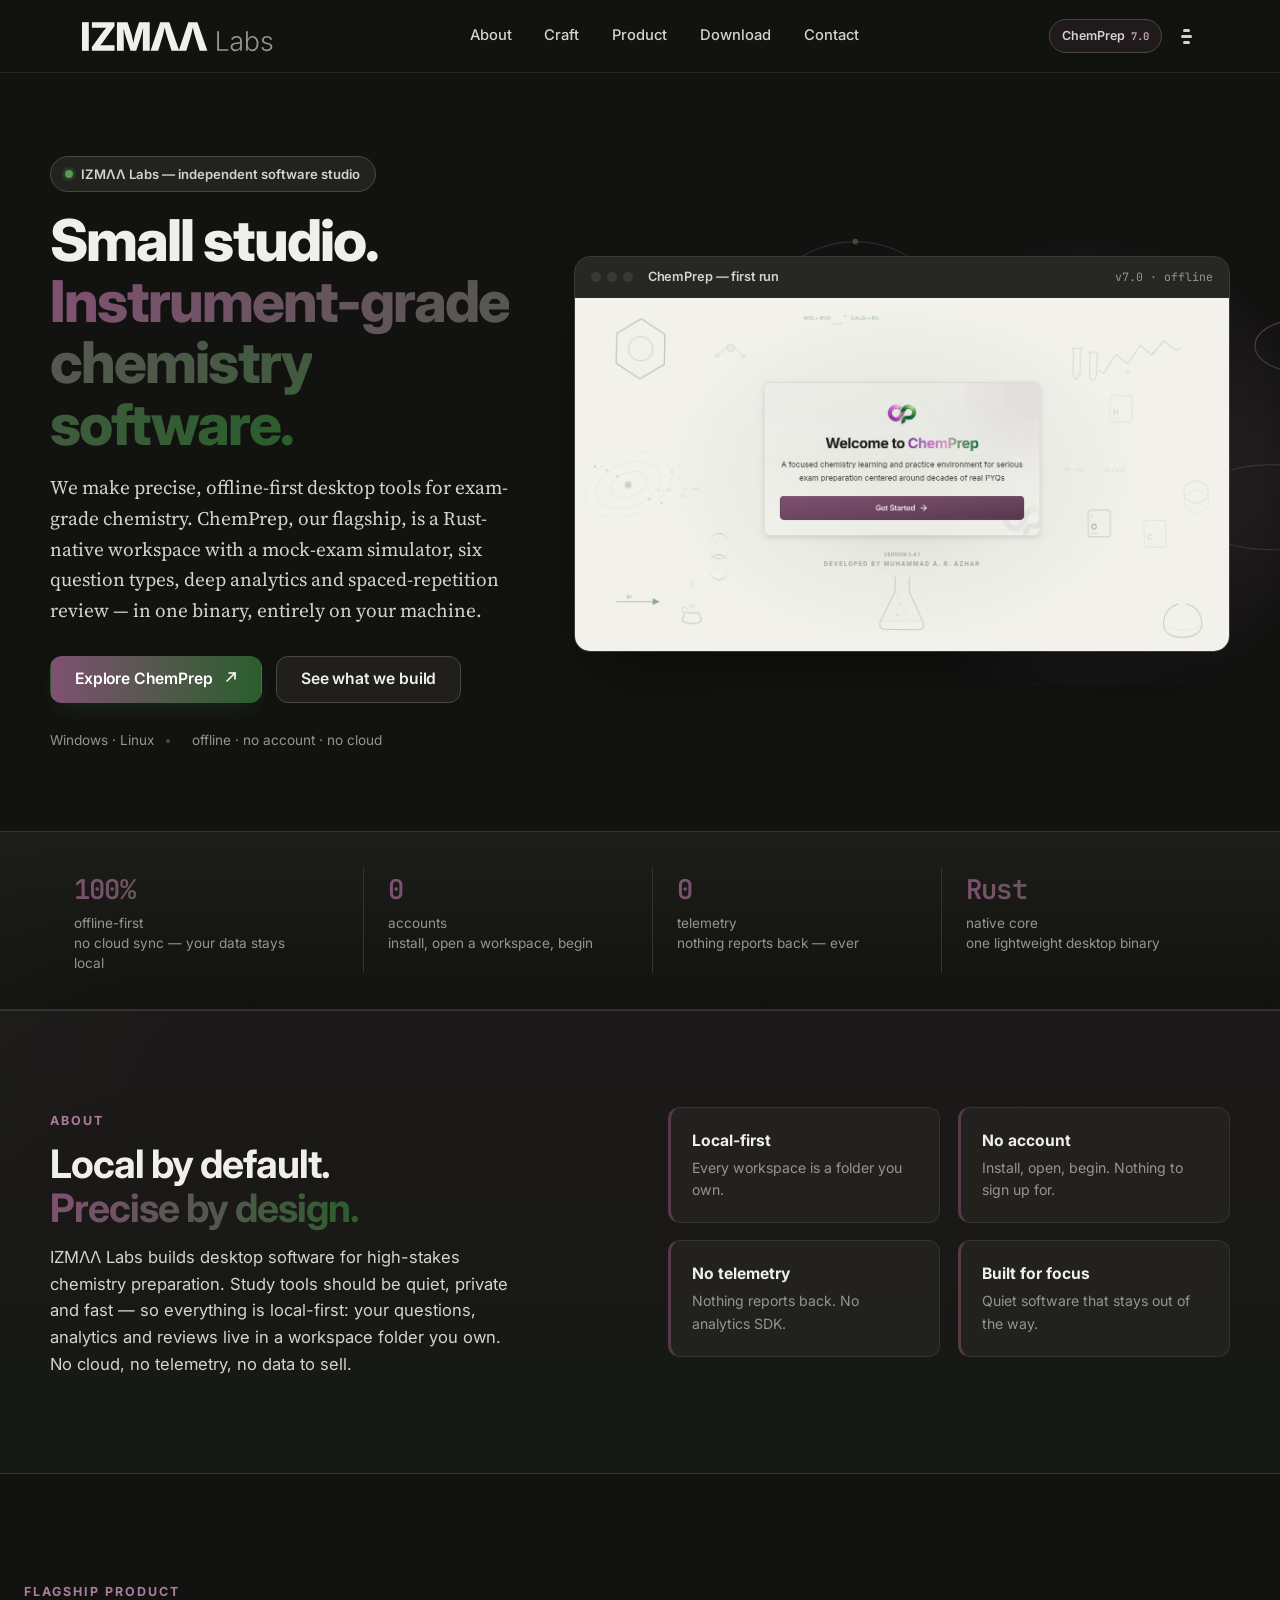
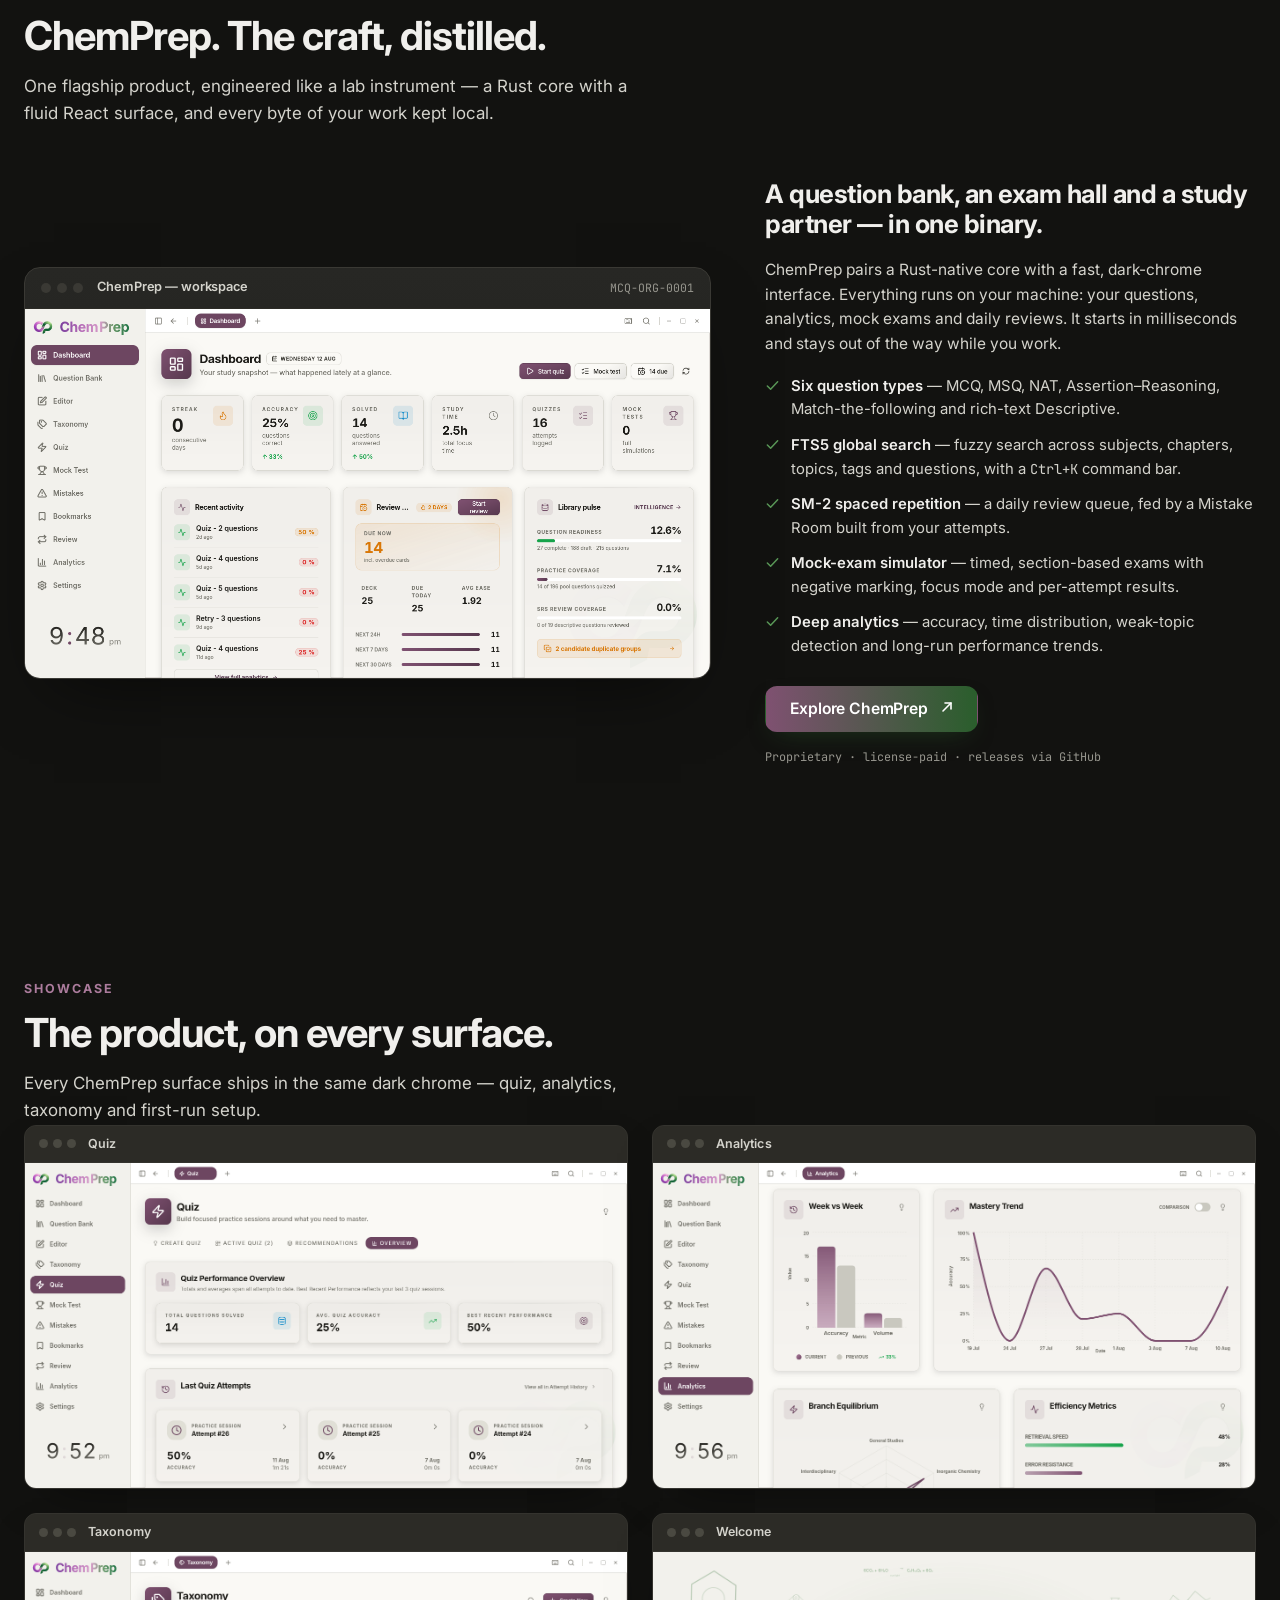
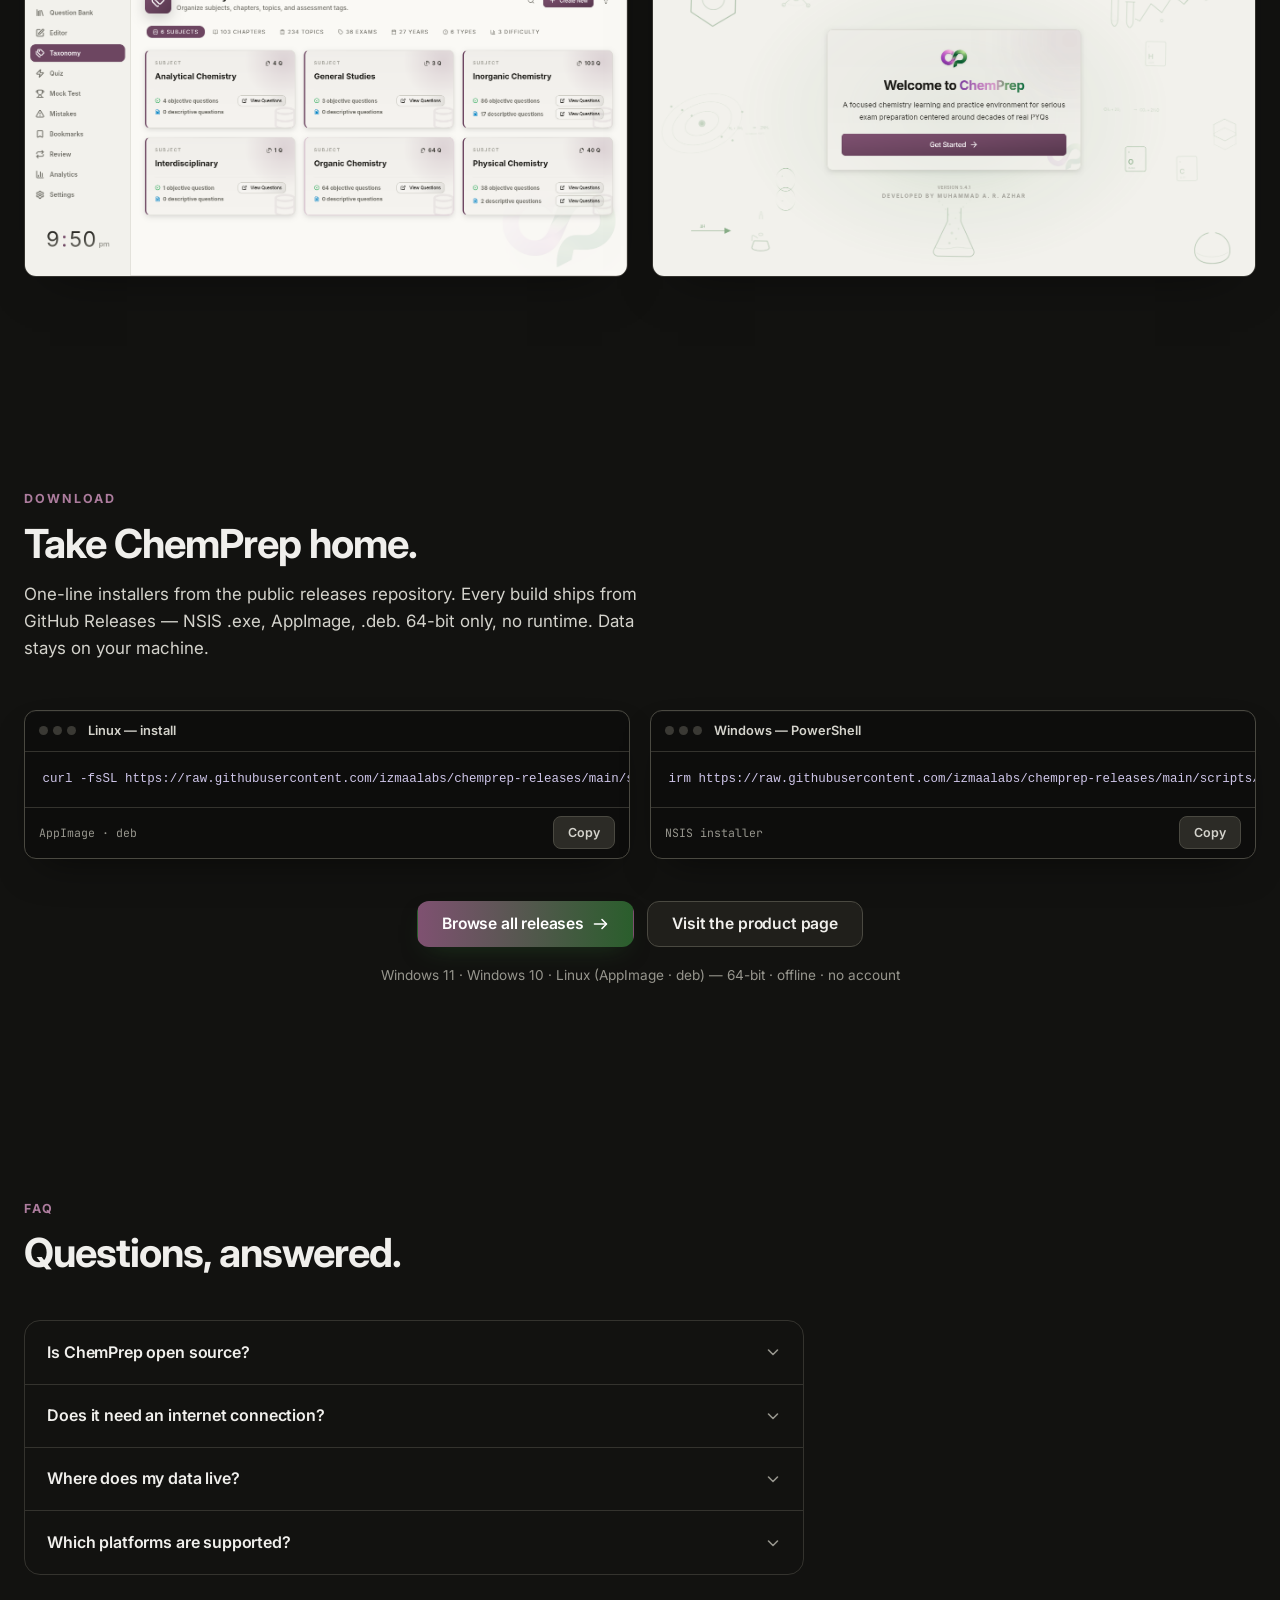
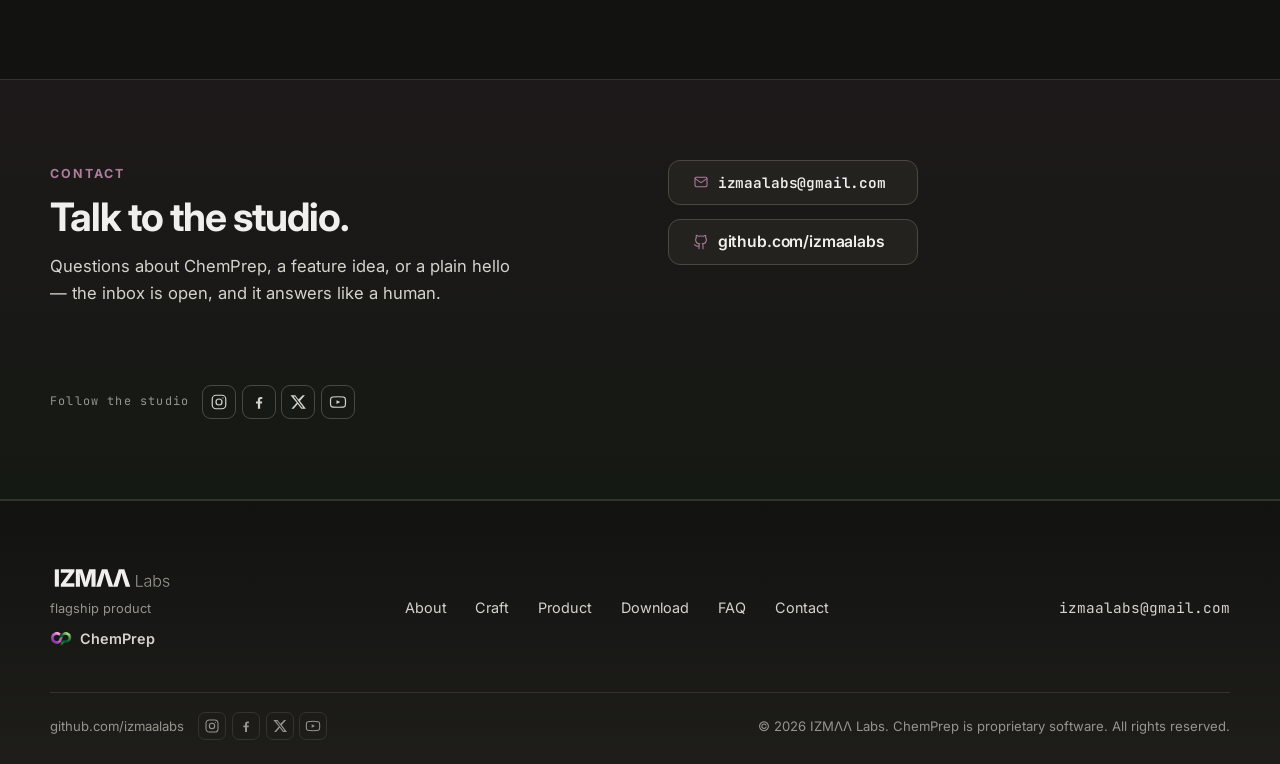
==== index.html @ 45d0da33 "deploy: izmaalabs/chemprep@872147e4999a873c754f72d5ead705414efaf422" ====
<!doctype html>
<html lang="en" data-theme="dark">
  <head>
    <meta charset="utf-8" />
    <meta name="viewport" content="width=device-width, initial-scale=1" />
    <title>IZMΛΛ Labs — Instrument-grade chemistry software</title>
    <meta
      name="description"
      content="IZMΛΛ Labs — a small studio making instrument-grade, offline-first desktop software. Flagship product: ChemPrep, a native chemistry preparation workspace. No cloud, no account, no telemetry."
    />
    <meta name="theme-color" content="#121210" />
    <meta property="og:type" content="website" />
    <meta property="og:url" content="https://izmaalabs.github.io/" />
    <meta property="og:site_name" content="IZMΛΛ Labs" />
    <meta property="og:title" content="IZMΛΛ Labs — Small studio. Instrument-grade chemistry software." />
    <meta
      property="og:description"
      content="Precise, offline-first desktop tools for high-stakes chemistry. Flagship product: ChemPrep — Rust native core, React surface, no account, no cloud, no telemetry."
    />
    <link rel="icon" href="assets/favicon.png" />
    <link rel="preconnect" href="https://fonts.googleapis.com" />
    <link rel="preconnect" href="https://fonts.gstatic.com" crossorigin />
    <link
      href="https://fonts.googleapis.com/css2?family=Inter:wght@400;500;600;700;800&family=JetBrains+Mono:wght@400;500;600&family=Source+Serif+4:ital,opsz,wght@0,8..60,400;0,8..60,600;1,8..60,400&display=swap"
      rel="stylesheet"
    />
    <script>
      (function () {
        try {
          var stored = localStorage.getItem('cp-theme');
          if (stored === 'light') {
            document.documentElement.setAttribute('data-theme', 'light');
          }
        } catch (e) {}
      })();
    </script>
    <link rel="stylesheet" href="styles.css" />
    <script defer src="app.js"></script>
  </head>
  <body>
    <a class="skip-link" href="#main">Skip to content</a>

    <header class="site-header" id="site-header">
      <div class="site-header__inner">
        <a class="site-logo" href="https://github.com/izmaalabs" aria-label="IZMΛΛ Labs — GitHub organization">
          <img
            class="site-logo__mark site-logo__mark--word"
            src="assets/izmaalabs-wordmark-dark.svg"
            data-wordmark="true"
            alt="IZMΛΛ Labs"
            width="130"
            height="43"
          />
        </a>

        <nav class="site-nav" aria-label="Primary">
          <ul>
            <li><a href="#about">About</a></li>
            <li><a href="#craft">Craft</a></li>
            <li><a href="#product">Product</a></li>
            <li><a href="#download">Download</a></li>
            <li><a href="#contact">Contact</a></li>
          </ul>
        </nav>

        <div class="site-header__actions">
          <a class="header-pill" href="/chemprep-releases/">
            ChemPrep<span class="header-pill__v" aria-hidden="true">7.0</span>
          </a>
          <button
            id="theme-toggle"
            class="icon-button"
            type="button"
            aria-label="Toggle color theme"
          ></button>
          <button
            id="menu-toggle"
            class="icon-button menu-toggle"
            type="button"
            aria-label="Open menu"
            aria-expanded="false"
            aria-controls="mobile-menu"
          >
            <span class="menu-toggle__icon" aria-hidden="true"></span>
          </button>
        </div>
      </div>
      <div id="mobile-menu" class="mobile-menu" hidden></div>
    </header>

    <main id="main">
      <section class="hero" aria-labelledby="hero-title">
        <div class="hero__molecule" aria-hidden="true">
          <svg viewBox="0 0 640 440" class="hero__svg" xmlns="http://www.w3.org/2000/svg">
            <defs>
              <linearGradient id="mol-grad" x1="0" y1="0" x2="1" y2="1">
                <stop offset="0%" stop-color="#7f5171" />
                <stop offset="100%" stop-color="#2a5e2c" />
              </linearGradient>
              <radialGradient id="mol-fade" cx="0.5" cy="0.5" r="0.5">
                <stop offset="0%" stop-color="#9d6f92" stop-opacity="0.35" />
                <stop offset="100%" stop-color="#9d6f92" stop-opacity="0" />
              </radialGradient>
            </defs>
            <circle class="hero__svg-fade" cx="350" cy="240" r="230" fill="url(#mol-fade)" />
            <g class="hero__svg-rings" fill="none" stroke="url(#mol-grad)" stroke-width="1">
              <circle cx="120" cy="118" r="42" opacity="0.85" />
              <circle cx="120" cy="118" r="96" opacity="0.4" />
              <ellipse cx="246" cy="72" rx="46" ry="30" opacity="0.7" />
              <ellipse cx="84" cy="280" rx="52" ry="34" opacity="0.6" />
              <circle cx="330" cy="330" r="54" opacity="0.75" />
              <ellipse cx="512" cy="272" rx="80" ry="40" opacity="0.55" />
              <ellipse cx="536" cy="120" rx="40" ry="24" opacity="0.75" />
            </g>
            <g class="hero__svg-bonds" stroke="url(#mol-grad)" stroke-width="1.5">
              <line x1="120" y1="22" x2="120" y2="72" opacity="0.45" />
              <line x1="24" y1="118" x2="74" y2="118" opacity="0.45" />
              <line x1="166" y1="118" x2="200" y2="136" opacity="0.35" />
              <line x1="136" y1="140" x2="120" y2="280" opacity="0.35" />
              <line x1="330" y1="276" x2="330" y2="330" opacity="0.4" />
              <line x1="276" y1="330" x2="330" y2="330" opacity="0.35" />
            </g>
            <g fill="url(#mol-grad)" class="hero__svg-nodes">
              <circle cx="120" cy="118" r="4" />
              <circle cx="120" cy="22" r="2.6" opacity="0.85" />
              <circle cx="120" cy="214" r="2.6" opacity="0.85" />
              <circle cx="24" cy="118" r="2.6" opacity="0.85" />
              <circle cx="120" cy="72" r="2.4" opacity="0.6" />
              <circle cx="84" cy="280" r="3" opacity="0.8" />
              <circle cx="330" cy="330" r="3.4" />
              <circle cx="330" cy="276" r="2.4" opacity="0.7" />
              <circle cx="276" cy="330" r="2.4" opacity="0.7" />
              <circle cx="384" cy="330" r="4" opacity="0.8" />
              <circle cx="432" cy="272" r="3" opacity="0.75" />
              <circle cx="592" cy="272" r="3" opacity="0.75" />
            </g>
          </svg>
        </div>

        <div class="hero__inner">
          <div class="hero__copy reveal">
            <span class="hero__badge">
              <span class="hero__dot" aria-hidden="true"></span>
              IZMΛΛ Labs — independent software studio
            </span>
            <h1 class="hero__title" id="hero-title">
              Small studio.<br />
              <span class="gradient-text">Instrument-grade chemistry software.</span>
            </h1>
            <p class="hero__lead">
              We make precise, offline-first desktop tools for exam-grade chemistry.
              ChemPrep, our flagship, is a Rust-native workspace with a mock-exam
              simulator, six question types, deep analytics and spaced-repetition
              review — in one binary, entirely on your machine.
            </p>
            <div class="hero__cta">
              <a class="btn btn--primary" href="/chemprep-releases/">
                Explore ChemPrep
                <svg class="btn__icon" viewBox="0 0 16 16" width="16" height="16" fill="none" stroke="currentColor" stroke-width="1.6" stroke-linecap="round" stroke-linejoin="round" aria-hidden="true">
                  <path d="M6 10 14 2" />
                  <path d="M8 2h6v6" />
                </svg>
              </a>
              <a class="btn btn--ghost" href="#craft">See what we build</a>
            </div>
            <ul class="hero__platform">
              <li>Windows · Linux</li>
              <li>offline · no account · no cloud</li>
            </ul>
          </div>

          <figure class="app-frame-wrap reveal">
            <div class="app-frame">
              <div class="app-frame__bar">
                <span class="app-frame__dots" aria-hidden="true">
                  <i></i><i></i><i></i>
                </span>
                <span class="app-frame__title">ChemPrep — first run</span>
                <span class="app-frame__ref">v7.0 · offline</span>
              </div>
              <img
                class="app-frame__shot"
                src="assets/WelcomePage.png"
                alt="ChemPrep first-run welcome screen introducing the workspace"
                width="1366"
                height="737"
              />
            </div>
            <figcaption class="visually-hidden">
              ChemPrep first-run welcome — a local-first workspace that needs no account and no connection.
            </figcaption>
          </figure>
        </div>
      </section>

      <section class="metrics" aria-label="The studio at a glance">
        <div class="metrics__inner">
          <div class="metric reveal">
            <span class="metric__value">100%</span>
            <span class="metric__label">offline-first<br />no cloud sync — your data stays local</span>
          </div>
          <div class="metric reveal">
            <span class="metric__value">0</span>
            <span class="metric__label">accounts<br />install, open a workspace, begin</span>
          </div>
          <div class="metric reveal">
            <span class="metric__value">0</span>
            <span class="metric__label">telemetry<br />nothing reports back — ever</span>
          </div>
          <div class="metric reveal">
            <span class="metric__value">Rust</span>
            <span class="metric__label">native core<br />one lightweight desktop binary</span>
          </div>
        </div>
      </section>

      <section class="band" id="about" aria-labelledby="about-title">
        <div class="band__inner">
          <div class="band__copy reveal">
            <span class="eyebrow">About</span>
            <h2 class="band__title" id="about-title">
              Local by default.<br />
              <span class="gradient-text">Precise by design.</span>
            </h2>
            <p class="band__lead">
              IZMΛΛ Labs builds desktop software for high-stakes chemistry
              preparation. Study tools should be quiet, private and fast — so
              everything is local-first: your questions, analytics and reviews
              live in a workspace folder you own. No cloud, no telemetry, no data
              to sell.
            </p>
          </div>
          <ul class="band__grid reveal">
            <li class="band__item">
              <span class="band__item-title">Local-first</span>
              <span class="band__item-text">Every workspace is a folder you own.</span>
            </li>
            <li class="band__item">
              <span class="band__item-title">No account</span>
              <span class="band__item-text">Install, open, begin. Nothing to sign up for.</span>
            </li>
            <li class="band__item">
              <span class="band__item-title">No telemetry</span>
              <span class="band__item-text">Nothing reports back. No analytics SDK.</span>
            </li>
            <li class="band__item">
              <span class="band__item-title">Built for focus</span>
              <span class="band__item-text">Quiet software that stays out of the way.</span>
            </li>
          </ul>
        </div>
      </section>

      <section class="craft section" id="craft" aria-labelledby="craft-title">
        <div class="section__head reveal">
          <span class="eyebrow">Flagship product</span>
          <h2 class="section__title" id="craft-title">ChemPrep. The craft, distilled.</h2>
          <p class="section__lead">
            One flagship product, engineered like a lab instrument — a Rust core
            with a fluid React surface, and every byte of your work kept local.
          </p>
        </div>

        <div class="craft__article reveal">
          <figure class="app-frame-wrap">
            <div class="app-frame">
              <div class="app-frame__bar">
                <span class="app-frame__dots" aria-hidden="true">
                  <i></i><i></i><i></i>
                </span>
                <span class="app-frame__title">ChemPrep — workspace</span>
                <span class="app-frame__ref">MCQ-ORG-0001</span>
              </div>
              <img
                class="app-frame__shot"
                src="assets/DashboardPage.png"
                alt="ChemPrep dashboard showing a question bank, analytics and review widgets"
                width="1366"
                height="737"
              />
            </div>
            <figcaption class="visually-hidden">
              ChemPrep dashboard — question bank, analytics and spaced-repetition review in one local-first workspace.
            </figcaption>
          </figure>

          <div class="craft__body">
            <h3 class="craft__title">
              A question bank, an exam hall and a study partner — in one binary.
            </h3>
            <p class="craft__text">
              ChemPrep pairs a Rust-native core with a fast, dark-chrome interface.
              Everything runs on your machine: your questions, analytics, mock
              exams and daily reviews. It starts in milliseconds and stays out of
              the way while you work.
            </p>
            <ul class="craft__points">
              <li>
                <svg class="craft__check" viewBox="0 0 16 16" width="15" height="15" fill="none" stroke="currentColor" stroke-width="1.6" stroke-linecap="round" stroke-linejoin="round" aria-hidden="true">
                  <path d="M2.5 8.5 6 12l7.5-8" />
                </svg>
                <span><strong>Six question types</strong> — MCQ, MSQ, NAT, Assertion–Reasoning, Match-the-following and rich-text Descriptive.</span>
              </li>
              <li>
                <svg class="craft__check" viewBox="0 0 16 16" width="15" height="15" fill="none" stroke="currentColor" stroke-width="1.6" stroke-linecap="round" stroke-linejoin="round" aria-hidden="true">
                  <path d="M2.5 8.5 6 12l7.5-8" />
                </svg>
                <span><strong>FTS5 global search</strong> — fuzzy search across subjects, chapters, topics, tags and questions, with a <kbd class="mono">Ctrl+K</kbd> command bar.</span>
              </li>
              <li>
                <svg class="craft__check" viewBox="0 0 16 16" width="15" height="15" fill="none" stroke="currentColor" stroke-width="1.6" stroke-linecap="round" stroke-linejoin="round" aria-hidden="true">
                  <path d="M2.5 8.5 6 12l7.5-8" />
                </svg>
                <span><strong>SM-2 spaced repetition</strong> — a daily review queue, fed by a Mistake Room built from your attempts.</span>
              </li>
              <li>
                <svg class="craft__check" viewBox="0 0 16 16" width="15" height="15" fill="none" stroke="currentColor" stroke-width="1.6" stroke-linecap="round" stroke-linejoin="round" aria-hidden="true">
                  <path d="M2.5 8.5 6 12l7.5-8" />
                </svg>
                <span><strong>Mock-exam simulator</strong> — timed, section-based exams with negative marking, focus mode and per-attempt results.</span>
              </li>
              <li>
                <svg class="craft__check" viewBox="0 0 16 16" width="15" height="15" fill="none" stroke="currentColor" stroke-width="1.6" stroke-linecap="round" stroke-linejoin="round" aria-hidden="true">
                  <path d="M2.5 8.5 6 12l7.5-8" />
                </svg>
                <span><strong>Deep analytics</strong> — accuracy, time distribution, weak-topic detection and long-run performance trends.</span>
              </li>
            </ul>
            <div class="craft__cta">
              <a class="btn btn--primary" href="/chemprep-releases/">
                Explore ChemPrep
                <svg class="btn__icon" viewBox="0 0 16 16" width="16" height="16" fill="none" stroke="currentColor" stroke-width="1.6" stroke-linecap="round" stroke-linejoin="round" aria-hidden="true">
                  <path d="M6 10 14 2" />
                  <path d="M8 2h6v6" />
                </svg>
              </a>
              <span class="craft__fine mono">Proprietary · license-paid · releases via GitHub</span>
            </div>
          </div>
        </div>
      </section>

      <section class="showcase section" id="product" aria-labelledby="showcase-title">
        <div class="section__head reveal">
          <span class="eyebrow">Showcase</span>
          <h2 class="section__title" id="showcase-title">The product, on every surface.</h2>
          <p class="section__lead">
            Every ChemPrep surface ships in the same dark chrome — quiz, analytics,
            taxonomy and first-run setup.
          </p>
        </div>
        <div class="showcase__grid">
          <figure class="shot reveal">
            <div class="shot__bar">
              <span class="shot__dots" aria-hidden="true"><i></i><i></i><i></i></span>
              <span class="shot__label">Quiz</span>
            </div>
            <img src="assets/QuizPage.png" alt="ChemPrep quiz session with timed questions and answer options" loading="lazy" width="1366" height="737" />
          </figure>
          <figure class="shot reveal">
            <div class="shot__bar">
              <span class="shot__dots" aria-hidden="true"><i></i><i></i><i></i></span>
              <span class="shot__label">Analytics</span>
            </div>
            <img src="assets/PerformanceTab.png" alt="ChemPrep performance tab with accuracy and trend analytics" loading="lazy" width="1366" height="737" />
          </figure>
          <figure class="shot reveal">
            <div class="shot__bar">
              <span class="shot__dots" aria-hidden="true"><i></i><i></i><i></i></span>
              <span class="shot__label">Taxonomy</span>
            </div>
            <img src="assets/TaxonomyPage.png" alt="ChemPrep taxonomy page showing subjects, chapters and topics" loading="lazy" width="1366" height="737" />
          </figure>
          <figure class="shot reveal">
            <div class="shot__bar">
              <span class="shot__dots" aria-hidden="true"><i></i><i></i><i></i></span>
              <span class="shot__label">Welcome</span>
            </div>
            <img src="assets/WelcomePage.png" alt="ChemPrep first-run welcome screen" loading="lazy" width="1366" height="737" />
          </figure>
        </div>
      </section>

      <section class="download section" id="download" aria-labelledby="download-title">
        <div class="section__head reveal">
          <span class="eyebrow">Download</span>
          <h2 class="section__title" id="download-title">Take ChemPrep home.</h2>
          <p class="section__lead">
            One-line installers from the public releases repository. Every build
            ships from GitHub Releases — NSIS <span class="nowrap">.exe</span>,
            AppImage, <span class="nowrap">.deb</span>. 64-bit only, no runtime. Data stays on your machine.
          </p>
        </div>

        <div class="download__cards reveal">
          <div class="term">
            <div class="term__bar">
              <span class="term__dots" aria-hidden="true"><i></i><i></i><i></i></span>
              <span class="term__label">Linux — install</span>
            </div>
            <pre class="term__code" tabindex="0"><code>curl -fsSL https://raw.githubusercontent.com/izmaalabs/chemprep-releases/main/scripts/install.sh | bash</code></pre>
            <div class="term__actions">
              <span class="term__meta mono">AppImage · deb</span>
              <button class="copy-btn" type="button" data-copy="curl -fsSL https://raw.githubusercontent.com/izmaalabs/chemprep-releases/main/scripts/install.sh | bash">Copy</button>
            </div>
          </div>

          <div class="term">
            <div class="term__bar">
              <span class="term__dots" aria-hidden="true"><i></i><i></i><i></i></span>
              <span class="term__label">Windows — PowerShell</span>
            </div>
            <pre class="term__code" tabindex="0"><code>irm https://raw.githubusercontent.com/izmaalabs/chemprep-releases/main/scripts/install.ps1 | iex</code></pre>
            <div class="term__actions">
              <span class="term__meta mono">NSIS installer</span>
              <button class="copy-btn" type="button" data-copy="irm https://raw.githubusercontent.com/izmaalabs/chemprep-releases/main/scripts/install.ps1 | iex">Copy</button>
            </div>
          </div>
        </div>

        <div class="download__cta reveal">
          <div class="download__buttons">
            <a class="btn btn--primary" href="https://github.com/izmaalabs/chemprep-releases" target="_blank" rel="noopener">
              Browse all releases
              <svg class="btn__icon" viewBox="0 0 16 16" width="16" height="16" fill="none" stroke="currentColor" stroke-width="1.6" stroke-linecap="round" stroke-linejoin="round" aria-hidden="true">
                <path d="M1.5 8h11.5" />
                <path d="M9 3.5 13.5 8 9 12.5" />
              </svg>
            </a>
            <a class="btn btn--ghost" href="/chemprep-releases/">Visit the product page</a>
          </div>
          <p class="download__min">
            Windows 11 · Windows 10 · Linux (AppImage · deb) — 64-bit · offline · no account
          </p>
        </div>
      </section>

      <section class="faq section" id="faq" aria-labelledby="faq-title">
        <div class="section__head reveal">
          <span class="eyebrow">FAQ</span>
          <h2 class="section__title" id="faq-title">Questions, answered.</h2>
        </div>
        <div class="faq__list reveal">
          <div class="faq__item">
            <h3 class="faq__q">
              <button class="faq__toggle" type="button" aria-expanded="false" aria-controls="faq-a-open-source">
                <span>Is ChemPrep open source?</span>
                <svg class="faq__chevron" viewBox="0 0 16 16" width="16" height="16" fill="none" stroke="currentColor" stroke-width="1.6" stroke-linecap="round" stroke-linejoin="round" aria-hidden="true"><path d="m3.5 6 4.5 4.5L12.5 6" /></svg>
              </button>
            </h3>
            <div class="faq__a" id="faq-a-open-source">
              <div class="faq__a-inner">
                <p>No. ChemPrep is proprietary, license-paid software. The studio and
                product ship as a brand, and builds are released through the public
                releases repository.</p>
              </div>
            </div>
          </div>
          <div class="faq__item">
            <h3 class="faq__q">
              <button class="faq__toggle" type="button" aria-expanded="false" aria-controls="faq-a-offline">
                <span>Does it need an internet connection?</span>
                <svg class="faq__chevron" viewBox="0 0 16 16" width="16" height="16" fill="none" stroke="currentColor" stroke-width="1.6" stroke-linecap="round" stroke-linejoin="round" aria-hidden="true"><path d="m3.5 6 4.5 4.5L12.5 6" /></svg>
              </button>
            </h3>
            <div class="faq__a" id="faq-a-offline">
              <div class="faq__a-inner">
                <p>No. ChemPrep is fully offline and local-first. There's no account,
                no cloud sync and no telemetry — your question bank and analytics
                live entirely in a workspace folder you own.</p>
              </div>
            </div>
          </div>
          <div class="faq__item">
            <h3 class="faq__q">
              <button class="faq__toggle" type="button" aria-expanded="false" aria-controls="faq-a-data">
                <span>Where does my data live?</span>
                <svg class="faq__chevron" viewBox="0 0 16 16" width="16" height="16" fill="none" stroke="currentColor" stroke-width="1.6" stroke-linecap="round" stroke-linejoin="round" aria-hidden="true"><path d="m3.5 6 4.5 4.5L12.5 6" /></svg>
              </button>
            </h3>
            <div class="faq__a" id="faq-a-data">
              <div class="faq__a-inner">
                <p>In a user-owned workspace folder on your machine — portable USB
                works fine. Backups, images, the database and app state all live
                inside that folder, under your control.</p>
              </div>
            </div>
          </div>
          <div class="faq__item">
            <h3 class="faq__q">
              <button class="faq__toggle" type="button" aria-expanded="false" aria-controls="faq-a-platforms">
                <span>Which platforms are supported?</span>
                <svg class="faq__chevron" viewBox="0 0 16 16" width="16" height="16" fill="none" stroke="currentColor" stroke-width="1.6" stroke-linecap="round" stroke-linejoin="round" aria-hidden="true"><path d="m3.5 6 4.5 4.5L12.5 6" /></svg>
              </button>
            </h3>
            <div class="faq__a" id="faq-a-platforms">
              <div class="faq__a-inner">
                <p>Native desktop builds for Windows (x64) and Linux (x64) — NSIS
                <span class="nowrap">.exe</span>, AppImage and <span class="nowrap">.deb</span>
                via GitHub Releases. No Electron runtime.</p>
              </div>
            </div>
          </div>
        </div>
      </section>

      <section class="band contact-band" id="contact" aria-labelledby="contact-title">
        <div class="band__inner">
          <div class="band__copy reveal">
            <span class="eyebrow">Contact</span>
            <h2 class="band__title" id="contact-title">Talk to the studio.</h2>
            <p class="band__lead">
              Questions about ChemPrep, a feature idea, or a plain hello — the
              inbox is open, and it answers like a human.
            </p>
          </div>
          <div class="contact-band__links reveal">
            <a class="btn btn--ghost contact-band__btn" href="mailto:izmaalabs@gmail.com">
              <svg class="btn__icon" viewBox="0 0 24 24" width="16" height="16" fill="none" stroke="currentColor" stroke-width="1.6" stroke-linecap="round" stroke-linejoin="round" aria-hidden="true">
                <rect x="3" y="5" width="18" height="14" rx="2" />
                <path d="m3 7 9 6 9-6" />
              </svg>
              <span class="mono">izmaalabs@gmail.com</span>
            </a>
            <a class="btn btn--ghost contact-band__btn" href="https://github.com/izmaalabs" target="_blank" rel="noopener">
              <svg class="btn__icon" viewBox="0 0 24 24" width="16" height="16" fill="none" stroke="currentColor" stroke-width="1.6" stroke-linecap="round" stroke-linejoin="round" aria-hidden="true">
                <path d="M15 22v-4a4.8 4.8 0 0 0-1-3.5c3 0 6-2 6-5.5.08-1.25-.27-2.48-1-3.5.28-1.15.28-2.35 0-3.5 0 0-1 0-3 1.5-2.64-.5-5.36-.5-8 0C6 2 5 2 5 2c-.3 1.15-.3 2.35 0 3.5A5.4 5.4 0 0 0 4 9c0 3.5 3 5.5 6 5.5-.39.49-.68 1.05-.85 1.65-.17.6-.22 1.23-.15 1.85v4" />
                <path d="M9 18c-4.51 2-5-2-7-2" />
              </svg>
              github.com/izmaalabs
            </a>
          </div>
          <div class="contact-band__social reveal">
            <span class="contact-band__social-label mono">Follow the studio</span>
            <div class="socials">
              <a class="socials__link" href="https://instagram.com/izmaalabs" target="_blank" rel="noopener" aria-label="IZMΛΛ Labs on Instagram">
                <svg viewBox="0 0 24 24" width="18" height="18" fill="none" stroke="currentColor" stroke-width="1.6" stroke-linecap="round" stroke-linejoin="round" aria-hidden="true">
                  <rect x="3" y="3" width="18" height="18" rx="5" />
                  <circle cx="12" cy="12" r="4" />
                  <path d="M17.2 6.8h.01" />
                </svg>
              </a>
              <a class="socials__link" href="https://facebook.com/izmaalabs" target="_blank" rel="noopener" aria-label="IZMΛΛ Labs on Facebook">
                <svg viewBox="0 0 24 24" width="18" height="18" fill="currentColor" aria-hidden="true">
                  <path d="M13.5 21v-7h2.4l.4-2.8h-2.8V9.4c0-.8.2-1.4 1.4-1.4h1.5V5.5c-.3 0-1.2-.1-2.2-.1-2.2 0-3.7 1.3-3.7 3.8v2H8v2.8h2.5V21h3z" />
                </svg>
              </a>
              <a class="socials__link" href="https://x.com/izmaalabs" target="_blank" rel="noopener" aria-label="IZMΛΛ Labs on X (Twitter)">
                <svg viewBox="0 0 24 24" width="18" height="18" fill="currentColor" aria-hidden="true">
                  <path d="M18.2 3h3l-6.6 7.6L22.5 21h-6.1l-4.8-6.3L6.2 21H3.2l7.1-8.1L2 3h6.3l4.3 5.7L18.2 3zm-1.1 16.2h1.7L7.9 4.7H6.1l11 14.5z" />
                </svg>
              </a>
              <a class="socials__link" href="https://youtube.com/@izmaalabs" target="_blank" rel="noopener" aria-label="IZMΛΛ Labs on YouTube">
                <svg viewBox="0 0 24 24" width="18" height="18" fill="none" stroke="currentColor" stroke-width="1.6" stroke-linecap="round" stroke-linejoin="round" aria-hidden="true">
                  <path d="M22 12s0-3.2-.4-4.7a2.5 2.5 0 0 0-1.8-1.8C18.3 5 12 5 12 5s-6.3 0-7.8.5a2.5 2.5 0 0 0-1.8 1.8C2 8.8 2 12 2 12s0 3.2.4 4.7c.2.9.9 1.6 1.8 1.8 1.5.5 7.8.5 7.8.5s6.3 0 7.8-.5a2.5 2.5 0 0 0 1.8-1.8c.4-1.5.4-4.7.4-4.7z" />
                  <path d="m10 9.5 5 2.5-5 2.5z" fill="currentColor" stroke="none" />
                </svg>
              </a>
            </div>
          </div>
        </div>
      </section>
    </main>

    <footer class="site-footer">
      <div class="site-footer__inner">
        <div class="site-footer__brand">
          <a class="site-logo" href="https://github.com/izmaalabs" aria-label="IZMΛΛ Labs — GitHub organization">
            <img
              class="site-logo__mark site-logo__mark--word"
              src="assets/izmaalabs-wordmark-dark.svg"
              data-wordmark="true"
              alt="IZMΛΛ Labs"
              width="78"
              height="26"
            />
          </a>
          <span class="site-footer__studio">flagship product</span>
          <a class="site-footer__product" href="/chemprep-releases/">
            <img src="assets/chemprep-logo-icon.png" alt="" width="22" height="22" />
            <span>ChemPrep</span>
          </a>
        </div>
        <nav class="site-footer__nav" aria-label="Footer">
          <ul>
            <li><a href="#about">About</a></li>
            <li><a href="#craft">Craft</a></li>
            <li><a href="#product">Product</a></li>
            <li><a href="#download">Download</a></li>
            <li><a href="#faq">FAQ</a></li>
            <li><a href="#contact">Contact</a></li>
          </ul>
        </nav>
        <a class="site-footer__mail" href="mailto:izmaalabs@gmail.com">izmaalabs@gmail.com</a>
      </div>
      <div class="site-footer__base">
        <div class="site-footer__base-links">
          <a href="https://github.com/izmaalabs">github.com/izmaalabs</a>
          <div class="socials socials--footer">
            <a class="socials__link" href="https://instagram.com/izmaalabs" target="_blank" rel="noopener" aria-label="IZMΛΛ Labs on Instagram">
              <svg viewBox="0 0 24 24" width="16" height="16" fill="none" stroke="currentColor" stroke-width="1.6" stroke-linecap="round" stroke-linejoin="round" aria-hidden="true">
                <rect x="3" y="3" width="18" height="18" rx="5" />
                <circle cx="12" cy="12" r="4" />
                <path d="M17.2 6.8h.01" />
              </svg>
            </a>
            <a class="socials__link" href="https://facebook.com/izmaalabs" target="_blank" rel="noopener" aria-label="IZMΛΛ Labs on Facebook">
              <svg viewBox="0 0 24 24" width="16" height="16" fill="currentColor" aria-hidden="true">
                <path d="M13.5 21v-7h2.4l.4-2.8h-2.8V9.4c0-.8.2-1.4 1.4-1.4h1.5V5.5c-.3 0-1.2-.1-2.2-.1-2.2 0-3.7 1.3-3.7 3.8v2H8v2.8h2.5V21h3z" />
              </svg>
            </a>
            <a class="socials__link" href="https://x.com/izmaalabs" target="_blank" rel="noopener" aria-label="IZMΛΛ Labs on X (Twitter)">
              <svg viewBox="0 0 24 24" width="16" height="16" fill="currentColor" aria-hidden="true">
                <path d="M18.2 3h3l-6.6 7.6L22.5 21h-6.1l-4.8-6.3L6.2 21H3.2l7.1-8.1L2 3h6.3l4.3 5.7L18.2 3zm-1.1 16.2h1.7L7.9 4.7H6.1l11 14.5z" />
              </svg>
            </a>
            <a class="socials__link" href="https://youtube.com/@izmaalabs" target="_blank" rel="noopener" aria-label="IZMΛΛ Labs on YouTube">
              <svg viewBox="0 0 24 24" width="16" height="16" fill="none" stroke="currentColor" stroke-width="1.6" stroke-linecap="round" stroke-linejoin="round" aria-hidden="true">
                <path d="M22 12s0-3.2-.4-4.7a2.5 2.5 0 0 0-1.8-1.8C18.3 5 12 5 12 5s-6.3 0-7.8.5a2.5 2.5 0 0 0-1.8 1.8C2 8.8 2 12 2 12s0 3.2.4 4.7c.2.9.9 1.6 1.8 1.8 1.5.5 7.8.5 7.8.5s6.3 0 7.8-.5a2.5 2.5 0 0 0 1.8-1.8c.4-1.5.4-4.7.4-4.7z" />
                <path d="m10 9.5 5 2.5-5 2.5z" fill="currentColor" stroke="none" />
              </svg>
            </a>
          </div>
        </div>
        <p class="site-credit">© 2026 IZMΛΛ Labs. ChemPrep is proprietary software. All rights reserved.</p>
      </div>
    </footer>
  </body>
</html>
---- styles.css ----
/* ==========================================================================
   ChemPrep × IZMΛΛ Labs — GitHub Pages landing
   "Quantized Lab" — dark-first, Swiss grid, hairline borders, soft radials
   ========================================================================== */

/* ---------- Theme tokens ---------- */
html {
  --brand-grad: linear-gradient(90deg, #7f5171 0%, #2a5e2c 100%);
  --mauve-50: #f7f3f6;
  --mauve-200: #dfcdda;
  --mauve-300: #c9abc0;
  --mauve-400: #ac7c9d;
  --mauve-500: #7f5171;
  --mauve-600: #6d4661;
  --mauve-700: #57384e;
  --forest-400: #5a9858;
  --forest-500: #3b7a3d;
  --forest-600: #2a5e2c;
  --bg: #121210;
  --surface: #2c2b26;
  --surface-hover: #3a3934;
  --border: #4a4941;
  --border-soft: #34332e;
  --glow: #4a3a44;
  --header-bg: rgba(18, 18, 16, 0.72);
  --header-border: rgba(122, 120, 108, 0.2);
  --term-bg: #0d0d0c;
  --text-primary: #f0efec;
  --text-secondary: #d4d3cc;
  --text-muted: #96958d;

  --font-sans: 'Inter', ui-sans-serif, system-ui, -apple-system, 'Segoe UI', Roboto,
    'Helvetica Neue', Arial, sans-serif;
  --font-mono: 'JetBrains Mono', ui-monospace, SFMono-Regular, Menlo, Consolas,
    'Liberation Mono', monospace;
  --font-serif: 'Source Serif 4', Georgia, 'Times New Roman', serif;

  --radius-xs: 6px;
  --radius-sm: 8px;
  --radius-md: 12px;
  --radius-lg: 16px;
  --radius-xl: 22px;

  --max-w: 1180px;
  --nav-h: 72px;
  --ease: cubic-bezier(0.33, 1, 0.68, 1);

  --shadow-term: inset 0 1px 0 rgba(255, 255, 255, 0.03), 0 18px 40px -18px rgba(0, 0, 0, 0.55);
  --shadow-frame: 0 30px 70px -30px rgba(0, 0, 0, 0.6);
}

html[data-theme='light'] {
  --bg: var(--mauve-50);
  --surface: #e9e8e1;
  --surface-hover: #e2e0d8;
  --border: #c9c8bf;
  --border-soft: #dcdad2;
  --glow: #f0e6ec;
  --header-bg: rgba(250, 249, 245, 0.78);
  --header-border: rgba(60, 58, 48, 0.14);
  --term-bg: #f4f3ee;
  --text-primary: #1c1b17;
  --text-secondary: #3f3e38;
  --text-muted: #73726a;
}

/* ---------- Reset & base ---------- */
*,
*::before,
*::after {
  box-sizing: border-box;
  margin: 0;
  padding: 0;
}

html {
  scroll-behavior: smooth;
}

@media (prefers-reduced-motion: reduce) {
  html {
    scroll-behavior: auto;
  }
}

body {
  font-family: var(--font-sans);
  background: var(--bg);
  color: var(--text-primary);
  line-height: 1.6;
  -webkit-font-smoothing: antialiased;
  text-rendering: optimizeLegibility;
  overflow-x: hidden;
}

body {
  background-image:
    radial-gradient(38rem 26rem at 82% -6%, color-mix(in srgb, var(--mauve-500) 14%, transparent), transparent 62%),
    radial-gradient(34rem 24rem at -12% 18%, color-mix(in srgb, var(--forest-600) 10%, transparent), transparent 60%),
    radial-gradient(42rem 30rem at 50% 118%, color-mix(in srgb, var(--mauve-500) 9%, transparent), transparent 65%);
  background-repeat: no-repeat;
  transition: background-color 0.35s var(--ease), color 0.35s var(--ease);
}

::selection {
  background: color-mix(in srgb, var(--mauve-500) 38%, transparent);
  color: var(--text-primary);
}

img {
  display: block;
  max-width: 100%;
}

a {
  color: inherit;
  text-decoration: none;
}

button {
  font: inherit;
  color: inherit;
  background: none;
  border: 0;
  cursor: pointer;
}

ul {
  list-style: none;
}

.mono {
  font-family: var(--font-mono);
  font-size: 0.92em;
}

.nowrap {
  white-space: nowrap;
}

.visually-hidden {
  position: absolute;
  width: 1px;
  height: 1px;
  margin: -1px;
  padding: 0;
  overflow: hidden;
  clip: rect(0 0 0 0);
  white-space: nowrap;
  border: 0;
}

.skip-link {
  position: fixed;
  top: 0.75rem;
  left: 0.75rem;
  z-index: 150;
  transform: translateY(-180%);
  padding: 0.55rem 0.95rem;
  border-radius: var(--radius-sm);
  background: var(--surface);
  border: 1px solid var(--border);
  font-size: 0.9rem;
  font-weight: 600;
  transition: transform 0.2s var(--ease);
}

.skip-link:focus-visible {
  transform: translateY(0);
}

:focus-visible {
  outline: 2px solid var(--mauve-400);
  outline-offset: 2px;
  border-radius: 4px;
}

.gradient-text {
  background: var(--brand-grad);
  -webkit-background-clip: text;
  background-clip: text;
  color: transparent;
}

.eyebrow {
  font-size: 0.78rem;
  font-weight: 700;
  letter-spacing: 0.16em;
  text-transform: uppercase;
  color: var(--mauve-400);
}

/* ---------- Reveal on scroll (progressive enhancement; no-js stays visible) ---------- */
html.js .reveal {
  opacity: 0;
  transform: translateY(22px);
  transition: opacity 0.7s var(--ease), transform 0.7s var(--ease);
}

html.js .reveal.is-visible {
  opacity: 1;
  transform: none;
}

@media (prefers-reduced-motion: reduce) {
  html.js .reveal {
    opacity: 1;
    transform: none;
    transition: none;
  }
}

/* ---------- Header ---------- */
.site-header {
  position: sticky;
  top: 0;
  z-index: 100;
  background: var(--header-bg);
  -webkit-backdrop-filter: blur(14px) saturate(1.25);
  backdrop-filter: blur(14px) saturate(1.25);
  border-bottom: 1px solid var(--header-border);
}

.site-header__inner {
  max-width: var(--max-w);
  margin: 0 auto;
  padding: 0 1.5rem;
  height: var(--nav-h);
  display: flex;
  align-items: center;
  justify-content: space-between;
  gap: 1rem;
}

.site-logo {
  display: inline-flex;
  align-items: center;
  gap: 0.6rem;
  font-weight: 700;
  letter-spacing: -0.02em;
  font-size: 1.02rem;
  border-radius: var(--radius-sm);
}

.site-logo__mark {
  width: 28px;
  height: 28px;
}

.site-logo__v {
  margin-left: 2px;
  font-family: var(--font-mono);
  font-size: 0.6rem;
  font-weight: 600;
  letter-spacing: 0;
  color: var(--mauve-400);
  vertical-align: super;
}

.site-nav ul {
  display: flex;
  gap: 0.35rem;
}

.site-nav a {
  display: inline-block;
  padding: 0.45rem 0.85rem;
  border-radius: 999px;
  font-size: 0.92rem;
  font-weight: 500;
  color: var(--text-secondary);
}

.site-nav a:hover {
  color: var(--text-primary);
  background: color-mix(in srgb, var(--surface) 70%, transparent);
}

.site-nav a.is-active {
  color: var(--text-primary);
  background: color-mix(in srgb, var(--surface) 85%, transparent);
}

.site-header__actions {
  display: flex;
  align-items: center;
  gap: 0.4rem;
}

.icon-button {
  display: inline-flex;
  align-items: center;
  justify-content: center;
  width: 38px;
  height: 38px;
  border-radius: 10px;
  border: 1px solid transparent;
  color: var(--text-secondary);
  transition: color 0.2s, background-color 0.2s, border-color 0.2s;
}

.icon-button:hover {
  color: var(--text-primary);
  background: var(--surface-hover);
}

[data-icon] {
  display: block;
}

.theme-bars {
  display: grid;
  gap: 3px;
  justify-items: center;
}

.theme-bars b {
  display: block;
  width: 7px;
  height: 3px;
  border-radius: 2px;
  background: currentColor;
}

.theme-bars b:nth-child(2) {
  width: 11px;
}

.theme-sun {
  display: block;
  width: 17px;
  height: 17px;
  position: relative;
}

.theme-sun::before {
  content: '';
  position: absolute;
  inset: 3.5px;
  border-radius: 50%;
  background: currentColor;
}

.theme-sun i,
.theme-sun i::after {
  display: block;
  position: absolute;
  height: 3px;
  border-radius: 2px;
  background: currentColor;
}

.theme-sun i {
  width: 17px;
  top: 7px;
  left: 0;
}

.theme-sun i::after {
  content: '';
  width: 3px;
  height: 17px;
  top: -7px;
  left: 7px;
}

.menu-toggle {
  display: none;
}

.menu-toggle__icon,
.menu-toggle__icon::before,
.menu-toggle__icon::after {
  display: block;
  width: 15px;
  height: 2px;
  border-radius: 2px;
  background: currentColor;
  position: relative;
}

.menu-toggle__icon::before,
.menu-toggle__icon::after {
  content: '';
  position: absolute;
  left: 0;
}

.menu-toggle__icon::before {
  top: -5px;
}

.menu-toggle__icon::after {
  top: 5px;
}

.menu-toggle[aria-expanded='true'] .menu-toggle__icon {
  background: transparent;
}

.menu-toggle[aria-expanded='true'] .menu-toggle__icon::before {
  top: 0;
  transform: rotate(45deg);
}

.menu-toggle[aria-expanded='true'] .menu-toggle__icon::after {
  top: 0;
  transform: rotate(-45deg);
}

.mobile-menu {
  border-top: 1px solid var(--border-soft);
  background: var(--header-bg);
  -webkit-backdrop-filter: blur(14px);
  backdrop-filter: blur(14px);
}

.mobile-menu ul {
  max-width: var(--max-w);
  margin: 0 auto;
  padding: 0.5rem 1.5rem 1rem;
  display: grid;
  gap: 2px;
}

.mobile-menu a {
  display: block;
  padding: 0.7rem 0.6rem;
  border-radius: var(--radius-sm);
  font-size: 1.02rem;
  font-weight: 500;
  color: var(--text-primary);
}

.mobile-menu a:hover {
  background: var(--surface-hover);
}

/* ---------- Layout helpers ---------- */
.section {
  padding: 6.5rem 1.5rem;
}

.section__head {
  max-width: 760px;
}

.section__title {
  font-size: clamp(1.7rem, 3.4vw, 2.5rem);
  line-height: 1.14;
  letter-spacing: -0.025em;
  margin: 0.6rem 0 0.9rem;
}

.section__lead {
  color: var(--text-secondary);
  font-size: 1.06rem;
  max-width: 58ch;
}

/* ---------- Hero ---------- */
.hero {
  position: relative;
  overflow: hidden;
  padding: 5.2rem 1.5rem 5rem;
}

.hero__molecule {
  position: absolute;
  inset: 0;
  pointer-events: none;
  z-index: 0;
  opacity: 0.9;
}

html[data-theme='light'] .hero__molecule {
  opacity: 0.55;
}

.hero__svg {
  position: absolute;
  top: 50%;
  right: -10%;
  width: min(66vw, 680px);
  max-width: none;
  transform: translateY(-50%);
}

@media (max-width: 1080px) {
  .hero__svg {
    top: auto;
    bottom: 0;
    right: -24%;
    transform: none;
    width: min(92vw, 640px);
    opacity: 0.5;
  }
}

html[data-theme='light'] .hero__svg-fade {
  fill: #f0e6ec;
}

.hero__inner {
  position: relative;
  z-index: 1;
  max-width: var(--max-w);
  margin: 0 auto;
  display: grid;
  grid-template-columns: minmax(0, 5fr) minmax(0, 7fr);
  gap: 3.5rem;
  align-items: center;
}

.hero__copy {
  max-width: 42rem;
}

.hero__badge {
  display: inline-flex;
  align-items: center;
  gap: 0.5rem;
  padding: 0.4rem 0.9rem;
  border-radius: 999px;
  border: 1px solid var(--border);
  background: color-mix(in srgb, var(--surface) 65%, transparent);
  font-size: 0.82rem;
  font-weight: 600;
  color: var(--text-secondary);
}

.hero__dot {
  width: 8px;
  height: 8px;
  border-radius: 50%;
  background: var(--forest-400);
  box-shadow: 0 0 0 3px color-mix(in srgb, var(--forest-500) 24%, transparent);
  animation: pulse 2.6s ease-in-out infinite;
}

@keyframes pulse {
  50% {
    box-shadow: 0 0 0 6px color-mix(in srgb, var(--forest-500) 10%, transparent);
  }
}

@media (prefers-reduced-motion: reduce) {
  .hero__dot {
    animation: none;
  }
}

.hero__title {
  font-size: clamp(2.1rem, 5vw, 3.6rem);
  line-height: 1.06;
  letter-spacing: -0.035em;
  font-weight: 800;
  margin: 1.15rem 0 1.1rem;
}

.hero__lead {
  font-family: var(--font-serif);
  font-size: clamp(1.05rem, 1.6vw, 1.2rem);
  line-height: 1.6;
  color: var(--text-secondary);
  max-width: 46ch;
}

.hero__cta {
  display: flex;
  flex-wrap: wrap;
  gap: 0.85rem;
  margin-top: 1.9rem;
}

.hero__platform {
  margin-top: 1.7rem;
  display: flex;
  flex-wrap: wrap;
  gap: 0;
  font-size: 0.85rem;
  color: var(--text-muted);
}

.hero__platform li {
  display: flex;
  align-items: center;
  gap: 0.6rem;
}

.hero__platform li + li::before {
  content: '';
  width: 4px;
  height: 4px;
  border-radius: 50%;
  background: var(--border);
  margin: 0 0.75rem;
}

/* ---------- Buttons ---------- */
.btn {
  display: inline-flex;
  align-items: center;
  justify-content: center;
  gap: 0.55rem;
  padding: 0.8rem 1.5rem;
  border-radius: 12px;
  font-size: 0.98rem;
  font-weight: 600;
  letter-spacing: -0.01em;
  line-height: 1.2;
  border: 1px solid transparent;
  transition: transform 0.2s var(--ease), box-shadow 0.2s var(--ease),
    background-color 0.2s var(--ease), border-color 0.2s var(--ease), color 0.2s var(--ease);
}

.btn:active {
  transform: translateY(1px);
}

.btn__icon {
  flex: none;
}

.btn--primary {
  background: var(--brand-grad);
  color: #fff;
  box-shadow: 0 10px 26px -12px rgba(42, 94, 44, 0.55);
}

.btn--primary:hover {
  box-shadow: 0 16px 32px -12px rgba(127, 81, 113, 0.5), 0 10px 26px -12px rgba(42, 94, 44, 0.55);
  transform: translateY(-1px);
}

html[data-theme='light'] .btn--primary {
  color: #fff;
}

.btn--ghost {
  border-color: var(--border);
  background: color-mix(in srgb, var(--surface) 55%, transparent);
  color: var(--text-primary);
}

.btn--ghost:hover {
  border-color: var(--mauve-400);
  background: color-mix(in srgb, var(--surface) 90%, transparent);
}

/* ---------- App frame (hero mock) ---------- */
.app-frame-wrap {
  min-width: 0;
}

.app-frame {
  position: relative;
  border-radius: var(--radius-lg);
  border: 1px solid var(--surface-hover);
  background: linear-gradient(180deg, #232320 0%, #1a1a17 100%);
  box-shadow: var(--shadow-frame);
  overflow: hidden;
}

.app-frame__bar {
  display: flex;
  align-items: center;
  gap: 0.9rem;
  padding: 0.62rem 1rem;
  border-bottom: 1px solid #2c2b26;
  background: rgba(255, 255, 255, 0.02);
}

.app-frame__dots {
  display: inline-flex;
  gap: 6px;
}

.app-frame__dots i,
.shot__dots i,
.term__dots i {
  width: 10px;
  height: 10px;
  border-radius: 50%;
  display: block;
}

.app-frame__dots i:nth-child(1),
.shot__dots i:nth-child(1),
.term__dots i:nth-child(1) {
  background: #3a3934;
}

.app-frame__dots i:nth-child(2),
.shot__dots i:nth-child(2),
.term__dots i:nth-child(2) {
  background: #3a3934;
}

.app-frame__dots i:nth-child(3),
.shot__dots i:nth-child(3),
.term__dots i:nth-child(3) {
  background: #3a3934;
}

.app-frame__title {
  font-size: 0.8rem;
  font-weight: 600;
  color: #d4d3cc;
  letter-spacing: -0.01em;
}

.app-frame__ref {
  margin-left: auto;
  font-family: var(--font-mono);
  font-size: 0.72rem;
  color: #96958d;
}

.app-frame__shot {
  width: 100%;
  height: auto;
}

@media (max-width: 900px) {
  .hero__inner {
    grid-template-columns: 1fr;
    gap: 2.5rem;
  }

  .app-frame-wrap {
    max-width: 640px;
  }
}

/* ---------- Metrics strip ---------- */
.metrics {
  border-top: 1px solid var(--border-soft);
  border-bottom: 1px solid var(--border-soft);
  background: linear-gradient(180deg, color-mix(in srgb, var(--surface) 42%, transparent), transparent);
}

.metrics__inner {
  max-width: var(--max-w);
  margin: 0 auto;
  padding: 2.2rem 1.5rem;
  display: grid;
  grid-template-columns: repeat(4, 1fr);
  gap: 1.5rem;
}

.metric {
  display: flex;
  flex-direction: column;
  gap: 0.2rem;
  padding-right: 1.5rem;
}

.metric + .metric {
  border-left: 1px solid var(--border-soft);
  padding-left: 1.5rem;
}

.metric__value {
  font-family: var(--font-mono);
  font-size: 1.7rem;
  font-weight: 600;
  letter-spacing: -0.03em;
  background: var(--brand-grad);
  -webkit-background-clip: text;
  background-clip: text;
  color: transparent;
}

.metric__label {
  font-size: 0.85rem;
  line-height: 1.45;
  color: var(--text-muted);
}

@media (max-width: 720px) {
  .metrics__inner {
    grid-template-columns: repeat(2, 1fr);
    gap: 1.4rem;
  }

  .metric {
    padding-right: 0;
  }

  .metric + .metric {
    border-left: 0;
    padding-left: 0;
  }
}

@media (max-width: 420px) {
  .metrics__inner {
    grid-template-columns: 1fr;
  }
}

/* ---------- Features ---------- */
.features {
  padding-top: 6rem;
}

.features__grid {
  margin-top: 3rem;
  display: grid;
  grid-template-columns: repeat(3, 1fr);
  gap: 1.25rem;
}

.feature {
  padding: 1.6rem 1.6rem 1.7rem;
  border: 1px solid var(--border-soft);
  border-radius: var(--radius-lg);
  background: linear-gradient(180deg, color-mix(in srgb, var(--surface) 55%, transparent), color-mix(in srgb, var(--surface) 24%, transparent));
  transition: border-color 0.25s var(--ease), transform 0.25s var(--ease);
}

.feature:hover {
  border-color: var(--border);
  transform: translateY(-3px);
}

html[data-theme='light'] .feature {
  background: linear-gradient(180deg, var(--surface), color-mix(in srgb, var(--surface) 60%, #fff));
}

.feature__icon {
  display: inline-flex;
  align-items: center;
  justify-content: center;
  width: 44px;
  height: 44px;
  border-radius: 12px;
  border: 1px solid var(--border-soft);
  background: color-mix(in srgb, var(--mauve-500) 12%, transparent);
  color: var(--mauve-400);
  margin-bottom: 1.05rem;
}

.feature__icon svg {
  width: 22px;
  height: 22px;
}

.feature__title {
  font-size: 1.08rem;
  font-weight: 700;
  letter-spacing: -0.015em;
  margin-bottom: 0.45rem;
}

.feature__text {
  font-size: 0.94rem;
  color: var(--text-secondary);
}

@media (max-width: 960px) {
  .features__grid {
    grid-template-columns: repeat(2, 1fr);
  }
}

@media (max-width: 620px) {
  .features__grid {
    grid-template-columns: 1fr;
  }
}

/* ---------- Showcase ---------- */
.showcase__grid {
  margin-top: 0;
  display: grid;
  grid-template-columns: repeat(2, 1fr);
  gap: 1.5rem;
}

.shot {
  border-radius: var(--radius-md);
  overflow: hidden;
  border: 1px solid var(--border-soft);
  background: var(--surface);
  box-shadow: 0 20px 50px -26px rgba(0, 0, 0, 0.5);
}

html[data-theme='light'] .shot {
  box-shadow: 0 20px 50px -30px rgba(0, 0, 0, 0.3);
}

.shot__bar {
  display: flex;
  align-items: center;
  gap: 0.7rem;
  padding: 0.52rem 0.9rem;
  border-bottom: 1px solid var(--border-soft);
  background: linear-gradient(180deg, color-mix(in srgb, var(--surface) 70%, transparent), color-mix(in srgb, var(--surface) 40%, transparent));
}

.shot__dots {
  display: inline-flex;
  gap: 5px;
}

.shot__dots i {
  width: 9px;
  height: 9px;
  background: var(--border) !important;
}

.shot__label {
  font-size: 0.78rem;
  font-weight: 600;
  letter-spacing: 0.01em;
  color: var(--text-secondary);
}

.shot img {
  width: 100%;
  height: auto;
}

@media (max-width: 760px) {
  .showcase__grid {
    grid-template-columns: 1fr;
  }
}

/* ---------- Privacy band ---------- */
.band {
  background: linear-gradient(
    180deg,
    color-mix(in srgb, var(--mauve-500) 10%, transparent),
    color-mix(in srgb, var(--forest-600) 9%, transparent)
  );
  border-top: 1px solid var(--border-soft);
  border-bottom: 1px solid var(--border-soft);
  padding: 6rem 1.5rem;
}

.band__inner {
  max-width: var(--max-w);
  margin: 0 auto;
  display: grid;
  grid-template-columns: minmax(0, 6fr) minmax(0, 6fr);
  gap: 3.5rem;
  align-items: start;
}

.band__title {
  font-size: clamp(1.7rem, 3.2vw, 2.45rem);
  line-height: 1.12;
  letter-spacing: -0.025em;
  margin: 0.6rem 0 0.9rem;
}

.band__lead {
  color: var(--text-secondary);
  font-size: 1.04rem;
  max-width: 46ch;
}

.band__grid {
  display: grid;
  grid-template-columns: repeat(2, 1fr);
  gap: 1.1rem;
}

.band__item {
  display: flex;
  flex-direction: column;
  gap: 0.25rem;
  padding: 1.25rem 1.3rem;
  border: 1px solid var(--border-soft);
  border-left: 3px solid color-mix(in srgb, var(--mauve-500) 55%, transparent);
  border-radius: var(--radius-md);
  background: color-mix(in srgb, var(--surface) 50%, transparent);
}

.band__item-title {
  font-weight: 700;
  font-size: 0.98rem;
}

.band__item-text {
  font-size: 0.88rem;
  color: var(--text-muted);
}

@media (max-width: 900px) {
  .band__inner {
    grid-template-columns: 1fr;
  }
}

@media (max-width: 420px) {
  .band__grid {
    grid-template-columns: 1fr;
  }
}

/* ---------- Details / deeper features ---------- */
.details__columns {
  margin-top: 3rem;
  display: grid;
  grid-template-columns: repeat(2, 1fr);
  gap: 1px;
  border: 1px solid var(--border-soft);
  border-radius: var(--radius-lg);
  overflow: hidden;
  background: var(--border-soft);
}

.details__feature {
  padding: 1.9rem 2rem;
  background: var(--bg);
}

.details__title {
  font-size: 1.04rem;
  font-weight: 700;
  letter-spacing: -0.015em;
  margin-bottom: 0.75rem;
}

.details__text {
  font-size: 0.95rem;
  color: var(--text-secondary);
}

.details__types {
  display: grid;
  gap: 0.55rem;
}

.details__types li {
  display: flex;
  align-items: center;
  gap: 0.75rem;
  font-size: 0.92rem;
  color: var(--text-secondary);
}

.pill {
  flex: none;
  display: inline-flex;
  align-items: center;
  justify-content: center;
  min-width: 64px;
  padding: 0.22rem 0.6rem;
  border-radius: 6px;
  font-family: var(--font-mono);
  font-size: 0.72rem;
  font-weight: 600;
  letter-spacing: 0.04em;
  border: 1px solid color-mix(in srgb, var(--mauve-500) 40%, transparent);
  color: var(--mauve-300);
  background: color-mix(in srgb, var(--mauve-500) 12%, transparent);
}

html[data-theme='light'] .pill {
  color: var(--mauve-600);
}

@media (max-width: 720px) {
  .details__columns {
    grid-template-columns: 1fr;
  }
}

/* ---------- Download ---------- */
.download__cards {
  margin-top: 3rem;
  display: grid;
  grid-template-columns: 1fr 1fr;
  gap: 1.25rem;
}

.term {
  border: 1px solid var(--border);
  border-radius: var(--radius-md);
  background: var(--term-bg);
  box-shadow: var(--shadow-term);
  overflow: hidden;
  min-width: 0;
}

.term__bar {
  display: flex;
  align-items: center;
  gap: 0.7rem;
  padding: 0.6rem 0.9rem;
  border-bottom: 1px solid var(--border-soft);
}

.term__dots {
  display: inline-flex;
  gap: 5px;
}

.term__dots i {
  width: 9px;
  height: 9px;
  background: var(--surface-hover) !important;
}

.term__label {
  font-size: 0.8rem;
  font-weight: 600;
  color: var(--text-secondary);
}

.term__code {
  padding: 1.05rem 1.1rem;
  overflow-x: auto;
  font-family: var(--font-mono);
  font-size: clamp(0.66rem, 1.05vw, 0.78rem);
  line-height: 1.55;
  color: #cfc6ea;
}

html[data-theme='light'] .term__code {
  color: #6d4661;
}

.term__actions {
  display: flex;
  align-items: center;
  justify-content: space-between;
  gap: 0.75rem;
  padding: 0.55rem 0.9rem;
  border-top: 1px solid var(--border-soft);
}

.term__meta {
  font-size: 0.72rem;
  color: var(--text-muted);
}

.copy-btn {
  padding: 0.35rem 0.85rem;
  border-radius: 8px;
  border: 1px solid var(--border);
  background: var(--surface);
  font-size: 0.78rem;
  font-weight: 600;
  color: var(--text-secondary);
  transition: background-color 0.2s, color 0.2s, border-color 0.2s;
}

.copy-btn:hover {
  color: var(--text-primary);
  border-color: var(--mauve-400);
}

.copy-btn.is-copied {
  color: var(--forest-400);
  border-color: color-mix(in srgb, var(--forest-500) 60%, transparent);
}

.download__cta {
  margin-top: 2.6rem;
  display: flex;
  flex-direction: column;
  align-items: center;
  gap: 1.1rem;
  text-align: center;
}

.download__min {
  font-size: 0.85rem;
  color: var(--text-muted);
}

@media (max-width: 720px) {
  .download__cards {
    grid-template-columns: 1fr;
  }
}

/* ---------- FAQ ---------- */
.faq__list {
  margin-top: 2.8rem;
  max-width: 780px;
  border: 1px solid var(--border-soft);
  border-radius: var(--radius-lg);
  overflow: hidden;
}

.faq__item + .faq__item {
  border-top: 1px solid var(--border-soft);
}

.faq__toggle {
  width: 100%;
  display: flex;
  align-items: center;
  justify-content: space-between;
  gap: 1rem;
  padding: 1.15rem 1.4rem;
  font-size: 1rem;
  font-weight: 600;
  letter-spacing: -0.01em;
  text-align: left;
  color: var(--text-primary);
  transition: background-color 0.2s;
}

.faq__toggle:hover {
  background: color-mix(in srgb, var(--surface) 55%, transparent);
}

.faq__chevron {
  flex: none;
  color: var(--text-muted);
  transition: transform 0.3s var(--ease);
}

.faq__item.is-open .faq__chevron {
  transform: rotate(180deg);
}

.faq__a {
  display: grid;
  grid-template-rows: 0fr;
  transition: grid-template-rows 0.32s var(--ease);
}

.faq__item.is-open .faq__a {
  grid-template-rows: 1fr;
}

.faq__a-inner {
  overflow: hidden;
}

.faq__a-inner p {
  padding: 0 1.4rem 1.3rem;
  font-size: 0.95rem;
  color: var(--text-secondary);
  max-width: 66ch;
}

/* ---------- Footer ---------- */
.site-footer {
  border-top: 1px solid var(--border-soft);
  background: linear-gradient(180deg, transparent, color-mix(in srgb, var(--surface) 46%, transparent));
  padding: 4rem 1.5rem 1.6rem;
}

.site-footer__inner {
  max-width: var(--max-w);
  margin: 0 auto;
  display: flex;
  flex-wrap: wrap;
  align-items: center;
  justify-content: space-between;
  gap: 1.6rem;
}

.site-footer__brand {
  display: flex;
  flex-direction: column;
  gap: 0.5rem;
}

.site-footer__studio {
  font-size: 0.8rem;
  color: var(--text-muted);
}

.site-footer__word {
  display: inline-flex;
  border-radius: 4px;
}

.site-footer__word img {
  height: 24px;
  width: auto;
}

.site-footer__nav ul {
  display: flex;
  flex-wrap: wrap;
  gap: 0.4rem;
}

.site-footer__nav a {
  display: inline-block;
  padding: 0.4rem 0.7rem;
  font-size: 0.9rem;
  color: var(--text-secondary);
  border-radius: 8px;
}

.site-footer__nav a:hover {
  color: var(--text-primary);
  background: var(--surface-hover);
}

.site-footer__mail {
  font-family: var(--font-mono);
  font-size: 0.9rem;
  color: var(--text-secondary);
}

.site-footer__mail:hover {
  color: var(--mauve-300);
}

html[data-theme='light'] .site-footer__mail:hover {
  color: var(--mauve-500);
}

.site-footer__base {
  max-width: var(--max-w);
  margin: 2.6rem auto 0;
  padding-top: 1.2rem;
  border-top: 1px solid var(--border-soft);
  display: flex;
  flex-wrap: wrap;
  align-items: center;
  justify-content: space-between;
  gap: 0.8rem;
  font-size: 0.82rem;
  color: var(--text-muted);
}

.site-footer__base a:hover {
  color: var(--text-primary);
}

.site-credit {
  font-size: 0.82rem;
  color: var(--text-muted);
}

/* ---------- Responsive header ---------- */
@media (max-width: 880px) {
  .site-nav {
    display: none;
  }

  .menu-toggle {
    display: inline-flex;
  }
}

@media (min-width: 881px) {
  .mobile-menu {
    display: none !important;
  }
}

@media (max-width: 640px) {
  .site-header__inner {
    padding: 0 1rem;
  }
}

@media (max-width: 520px) {
  .site-logo__word {
    font-size: 0.96rem;
  }
}

/* ==========================================================================
   Shared-design additions (company site) — merged from company-pages/styles.css
   ========================================================================== */

section[id] {
  scroll-margin-top: calc(var(--nav-h) + 10px);
}

html[data-theme='light'] .eyebrow {
  color: var(--mauve-600);
}

.site-header.is-scrolled {
  box-shadow: 0 14px 34px -22px rgba(0, 0, 0, 0.65);
}

html[data-theme='light'] .site-header.is-scrolled {
  box-shadow: 0 14px 30px -24px rgba(0, 0, 0, 0.35);
}

.site-logo__mark--word {
  width: auto;
  height: 26px;
}

.site-header .site-logo__mark--word {
  height: 43px;
}

/* ---------- Header product pill ---------- */ .header-pill {
  display: inline-flex;
  align-items: center;
  gap: 0.35rem;
  padding: 0.36rem 0.75rem;
  border-radius: 999px;
  border: 1px solid var(--border);
  background: color-mix(in srgb, var(--mauve-500) 14%, transparent);
  font-size: 0.78rem;
  font-weight: 600;
  color: var(--text-secondary);
  transition: border-color 0.2s, color 0.2s;
}

.header-pill:hover {
  color: var(--text-primary);
  border-color: color-mix(in srgb, var(--mauve-500) 60%, transparent);
}

.header-pill__v {
  font-family: var(--font-mono);
  font-size: 0.66rem;
  font-weight: 600;
  color: var(--mauve-300);
}

html[data-theme='light'] .header-pill__v {
  color: var(--mauve-500);
}

/* ---------- App frame (hero / craft mock) ---------- */ .app-frame-wrap {
  min-width: 0;
}

/* ---------- Privacy / studio band ---------- */ .band {
  background: linear-gradient(
    180deg,
    color-mix(in srgb, var(--mauve-500) 10%, transparent),
    color-mix(in srgb, var(--forest-600) 9%, transparent)
  );
  border-top: 1px solid var(--border-soft);
  border-bottom: 1px solid var(--border-soft);
  padding: 6rem 1.5rem;
}

/* ---------- Craft / flagship article ---------- */ .craft__article {
  margin-top: 3.2rem;
  display: grid;
  grid-template-columns: minmax(0, 7fr) minmax(0, 5fr);
  gap: 3.4rem;
  align-items: center;
}

.craft__body {
  display: flex;
  flex-direction: column;
  gap: 1.1rem;
  min-width: 0;
}

.craft__title {
  font-size: clamp(1.3rem, 2vw, 1.7rem);
  line-height: 1.2;
  letter-spacing: -0.02em;
  font-weight: 700;
}

.craft__text {
  font-size: 0.97rem;
  color: var(--text-secondary);
}

.craft__points {
  display: grid;
  gap: 0.72rem;
}

.craft__points li {
  display: flex;
  align-items: flex-start;
  gap: 0.65rem;
  font-size: 0.93rem;
  color: var(--text-secondary);
}

.craft__points strong {
  color: var(--text-primary);
  font-weight: 600;
}

.craft__check {
  flex: none;
  margin-top: 3px;
  color: var(--forest-400);
}

.craft__cta {
  margin-top: 0.6rem;
  display: flex;
  flex-wrap: wrap;
  align-items: center;
  gap: 1rem;
}

.craft__fine {
  font-size: 0.74rem;
  color: var(--text-muted);
}

.download__buttons {
  display: flex;
  flex-wrap: wrap;
  justify-content: center;
  gap: 0.85rem;
}

/* ---------- Contact band ---------- */ .contact-band {
  padding: 5rem 1.5rem;
}

.contact-band__links {
  display: grid;
  gap: 0.9rem;
  justify-items: start;
}

.contact-band__btn {
  min-width: 250px;
  justify-content: flex-start;
}

.contact-band__btn .btn__icon {
  color: var(--mauve-400);
}

.contact-band__social {
  margin-top: 1.4rem;
  display: flex;
  align-items: center;
  gap: 0.8rem;
}

.contact-band__social-label {
  font-size: 0.74rem;
  letter-spacing: 0.1em;
  color: var(--text-muted);
}

.socials {
  display: inline-flex;
  align-items: center;
  gap: 0.35rem;
}

.socials__link {
  display: inline-flex;
  align-items: center;
  justify-content: center;
  width: 34px;
  height: 34px;
  border: 1px solid var(--border);
  border-radius: 9px;
  color: var(--text-secondary);
  transition: color 0.2s var(--ease), border-color 0.2s var(--ease), background 0.2s var(--ease),
    transform 0.2s var(--ease);
}

.socials__link:hover {
  color: var(--text-primary);
  border-color: var(--mauve-500);
  background: var(--surface-hover);
  transform: translateY(-1px);
}

.socials--footer .socials__link {
  width: 28px;
  height: 28px;
  border-radius: 7px;
  border-color: var(--border-soft);
  color: var(--text-muted);
}

.socials--footer .socials__link:hover {
  color: var(--text-primary);
  border-color: var(--border);
}

.site-footer__base-links {
  display: inline-flex;
  align-items: center;
  gap: 0.9rem;
}

.site-footer__base-links a {
  color: var(--text-muted);
}

.site-footer__base-links a:hover {
  color: var(--text-primary);
}

.site-footer__product {
  display: inline-flex;
  align-items: center;
  gap: 0.5rem;
  font-size: 0.9rem;
  font-weight: 600;
  color: var(--text-secondary);
  border-radius: var(--radius-sm);
  width: fit-content;
}

.site-footer__product img {
  width: 22px;
  height: 22px;
}

.site-footer__product:hover {
  color: var(--text-primary);
}
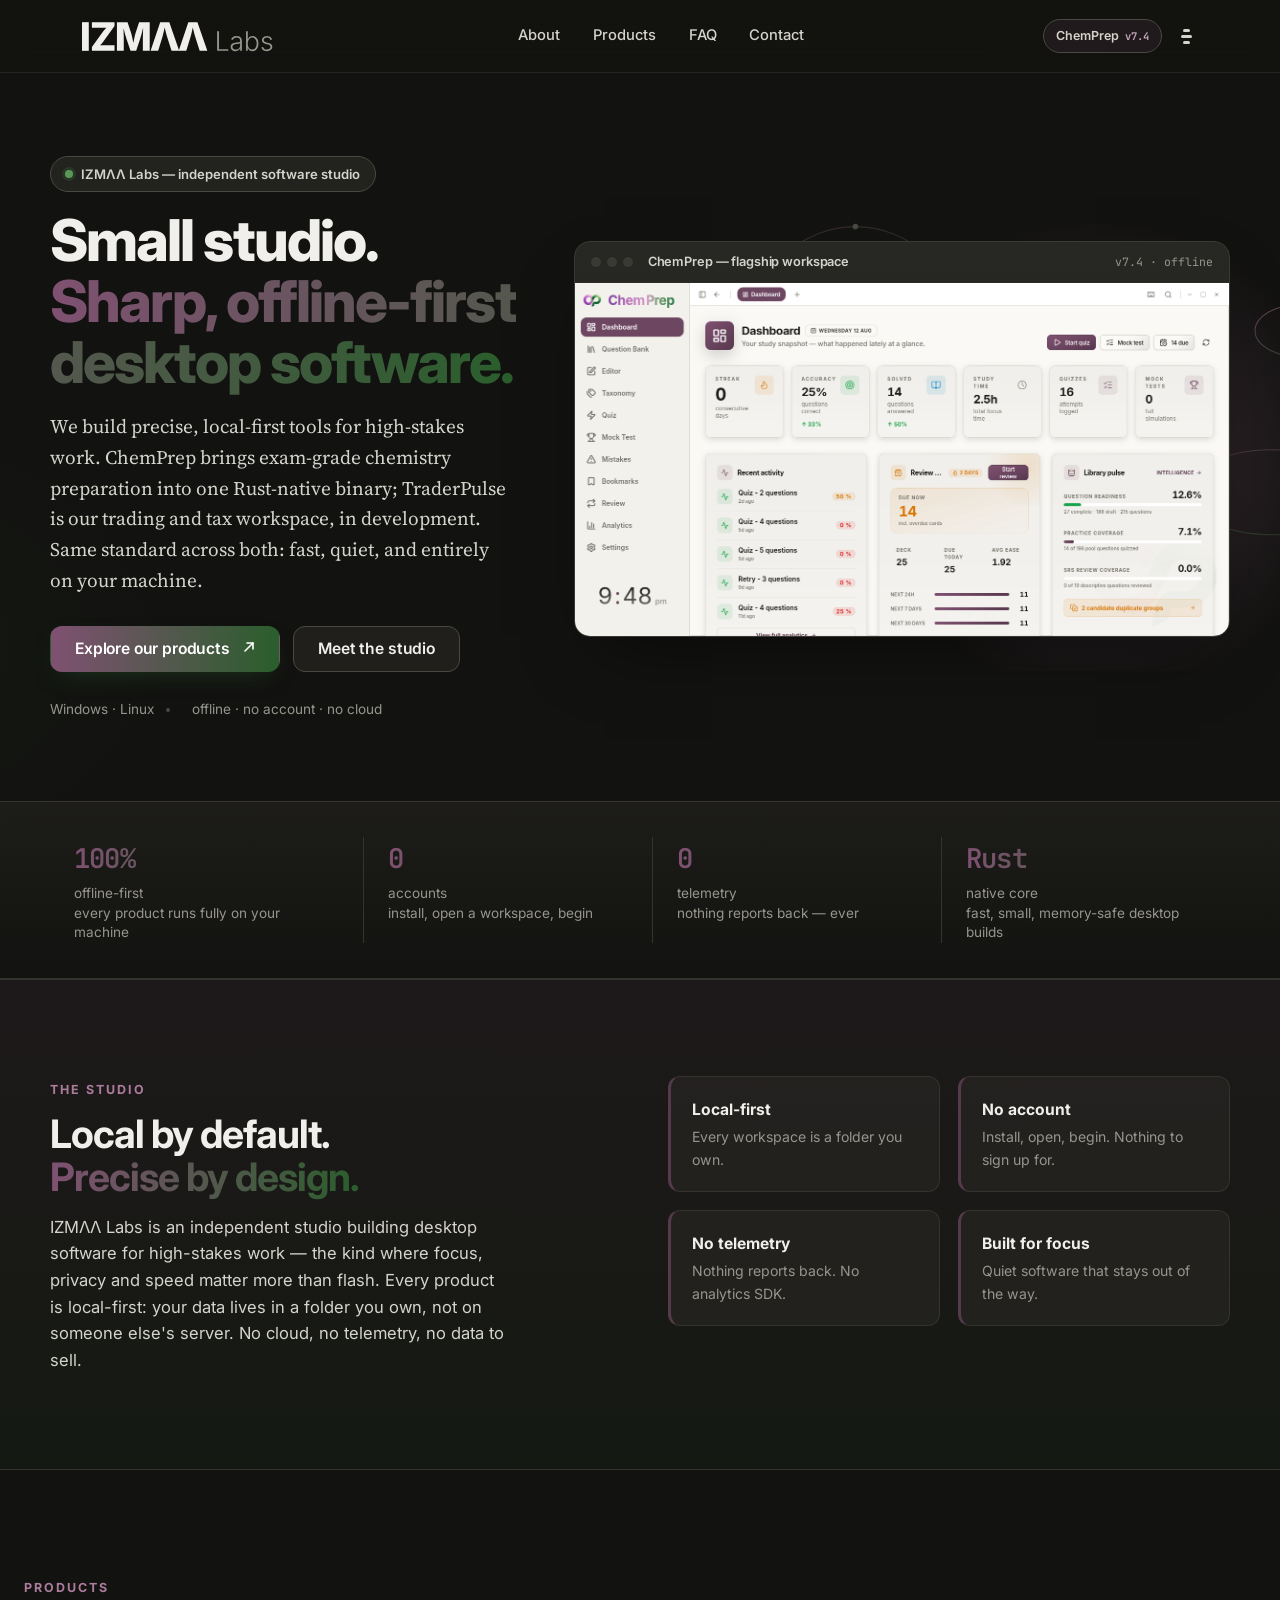
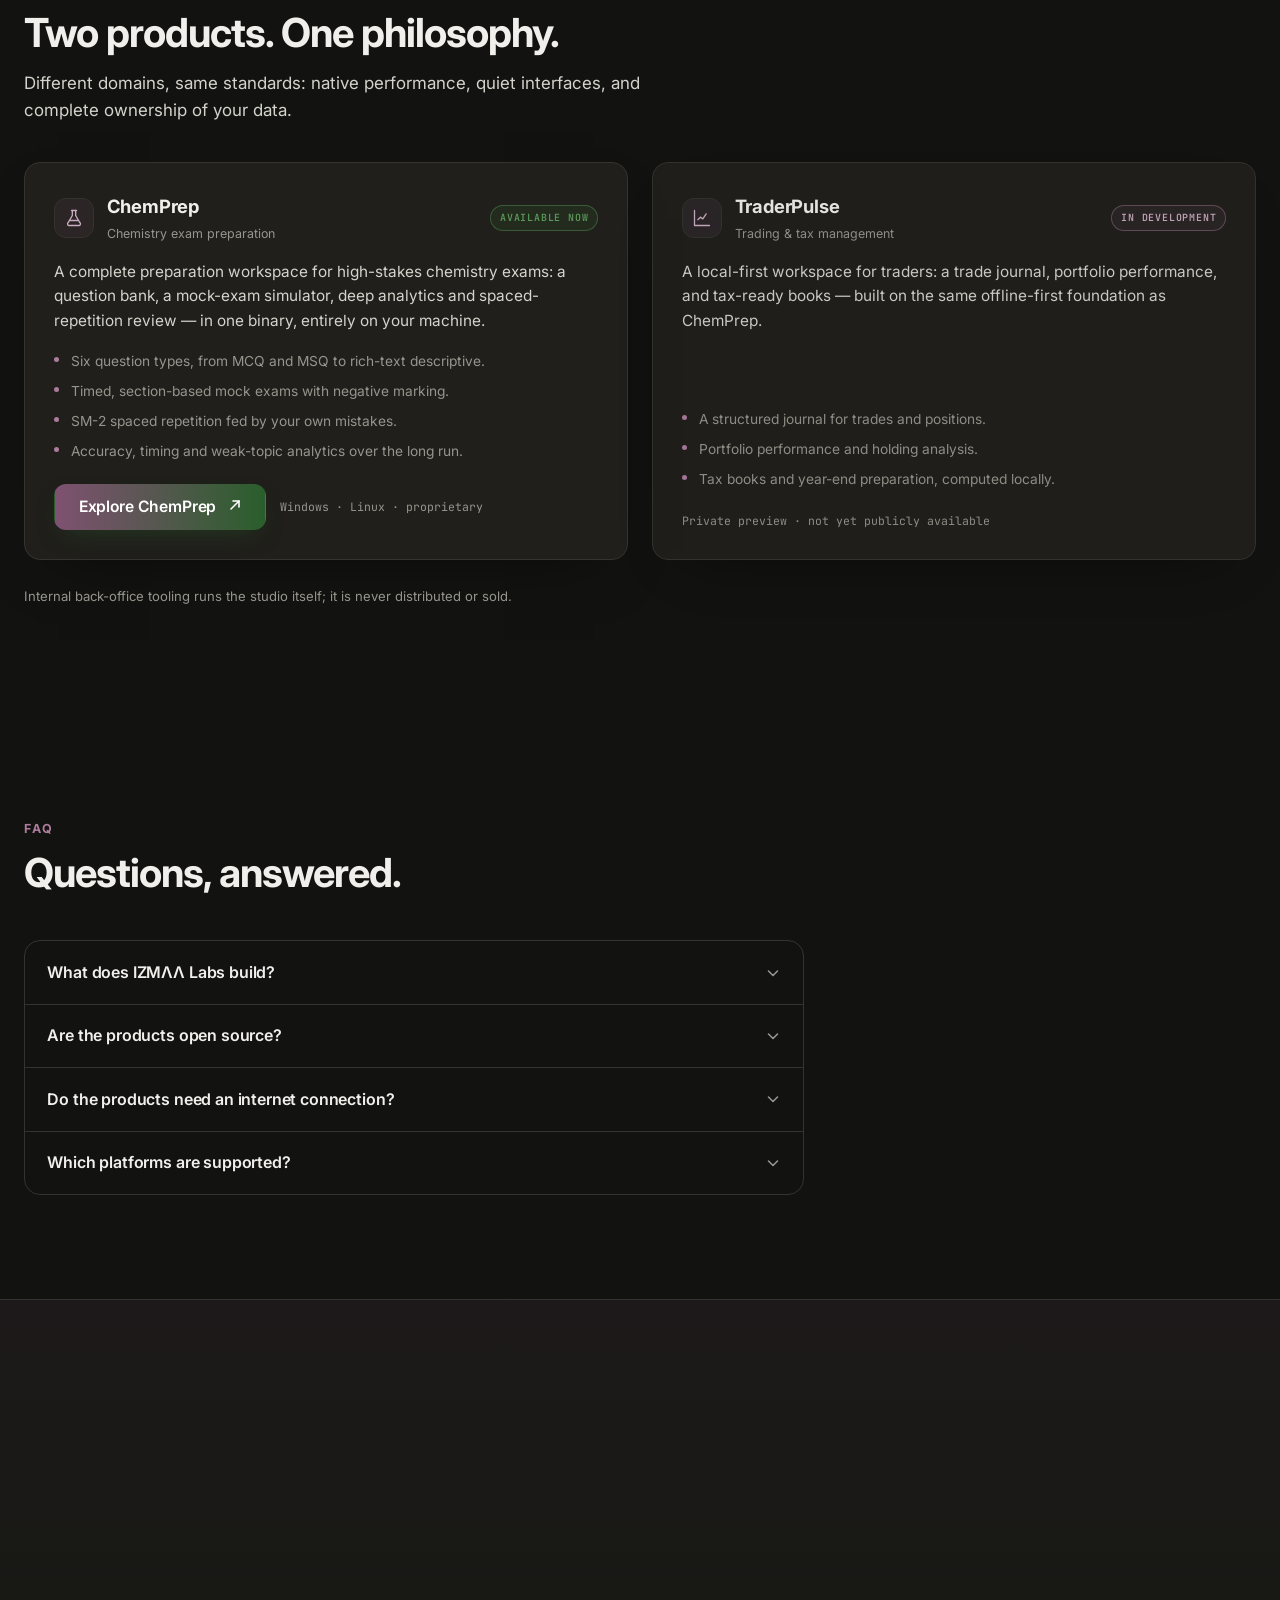
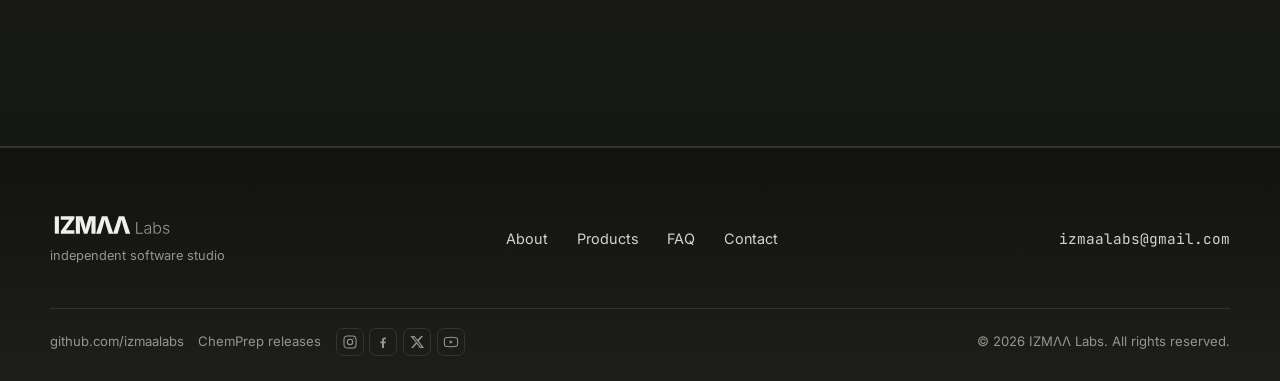
==== commit b3be3bd7: "feat(site): make the company page about IZMΛΛ Labs, not just ChemPrep Restructure the landing page a" ====
--- a/index.html
+++ b/index.html
@@ -3,19 +3,19 @@
   <head>
     <meta charset="utf-8" />
     <meta name="viewport" content="width=device-width, initial-scale=1" />
-    <title>IZMΛΛ Labs — Instrument-grade chemistry software</title>
+    <title>IZMΛΛ Labs — Offline-first desktop software</title>
     <meta
       name="description"
-      content="IZMΛΛ Labs — a small studio making instrument-grade, offline-first desktop software. Flagship product: ChemPrep, a native chemistry preparation workspace. No cloud, no account, no telemetry."
+      content="IZMΛΛ Labs is an independent software studio building precise, offline-first desktop tools for high-stakes work — ChemPrep for chemistry exam preparation and TraderPulse for trading and tax management."
     />
     <meta name="theme-color" content="#121210" />
     <meta property="og:type" content="website" />
     <meta property="og:url" content="https://izmaalabs.github.io/" />
     <meta property="og:site_name" content="IZMΛΛ Labs" />
-    <meta property="og:title" content="IZMΛΛ Labs — Small studio. Instrument-grade chemistry software." />
+    <meta property="og:title" content="IZMΛΛ Labs — Offline-first desktop software" />
     <meta
       property="og:description"
-      content="Precise, offline-first desktop tools for high-stakes chemistry. Flagship product: ChemPrep — Rust native core, React surface, no account, no cloud, no telemetry."
+      content="An independent studio building precise, local-first desktop software. Flagship: ChemPrep for chemistry exam preparation. In development: TraderPulse for trading and tax. No cloud, no account, no telemetry."
     />
     <link rel="icon" href="assets/favicon.png" />
     <link rel="preconnect" href="https://fonts.googleapis.com" />
@@ -56,16 +56,15 @@
         <nav class="site-nav" aria-label="Primary">
           <ul>
             <li><a href="#about">About</a></li>
-            <li><a href="#craft">Craft</a></li>
-            <li><a href="#product">Product</a></li>
-            <li><a href="#download">Download</a></li>
+            <li><a href="#products">Products</a></li>
+            <li><a href="#faq">FAQ</a></li>
             <li><a href="#contact">Contact</a></li>
           </ul>
         </nav>
 
         <div class="site-header__actions">
           <a class="header-pill" href="/chemprep-releases/">
-            ChemPrep<span class="header-pill__v" aria-hidden="true">7.0</span>
+            ChemPrep<span class="header-pill__v" aria-hidden="true">v7.4</span>
           </a>
           <button
             id="theme-toggle"
@@ -145,23 +144,23 @@
             </span>
             <h1 class="hero__title" id="hero-title">
               Small studio.<br />
-              <span class="gradient-text">Instrument-grade chemistry software.</span>
+              <span class="gradient-text">Sharp, offline-first desktop software.</span>
             </h1>
             <p class="hero__lead">
-              We make precise, offline-first desktop tools for exam-grade chemistry.
-              ChemPrep, our flagship, is a Rust-native workspace with a mock-exam
-              simulator, six question types, deep analytics and spaced-repetition
-              review — in one binary, entirely on your machine.
+              We build precise, local-first tools for high-stakes work. ChemPrep
+              brings exam-grade chemistry preparation into one Rust-native binary;
+              TraderPulse is our trading and tax workspace, in development. Same
+              standard across both: fast, quiet, and entirely on your machine.
             </p>
             <div class="hero__cta">
-              <a class="btn btn--primary" href="/chemprep-releases/">
-                Explore ChemPrep
+              <a class="btn btn--primary" href="#products">
+                Explore our products
                 <svg class="btn__icon" viewBox="0 0 16 16" width="16" height="16" fill="none" stroke="currentColor" stroke-width="1.6" stroke-linecap="round" stroke-linejoin="round" aria-hidden="true">
                   <path d="M6 10 14 2" />
                   <path d="M8 2h6v6" />
                 </svg>
               </a>
-              <a class="btn btn--ghost" href="#craft">See what we build</a>
+              <a class="btn btn--ghost" href="#about">Meet the studio</a>
             </div>
             <ul class="hero__platform">
               <li>Windows · Linux</li>
@@ -175,19 +174,19 @@
                 <span class="app-frame__dots" aria-hidden="true">
                   <i></i><i></i><i></i>
                 </span>
-                <span class="app-frame__title">ChemPrep — first run</span>
-                <span class="app-frame__ref">v7.0 · offline</span>
+                <span class="app-frame__title">ChemPrep — flagship workspace</span>
+                <span class="app-frame__ref">v7.4 · offline</span>
               </div>
               <img
                 class="app-frame__shot"
-                src="assets/WelcomePage.png"
-                alt="ChemPrep first-run welcome screen introducing the workspace"
+                src="assets/DashboardPage.png"
+                alt="ChemPrep dashboard showing a question bank, analytics and review widgets"
                 width="1366"
                 height="737"
               />
             </div>
             <figcaption class="visually-hidden">
-              ChemPrep first-run welcome — a local-first workspace that needs no account and no connection.
+              ChemPrep dashboard — question bank, analytics and spaced-repetition review in one local-first workspace.
             </figcaption>
           </figure>
         </div>
@@ -197,7 +196,7 @@
         <div class="metrics__inner">
           <div class="metric reveal">
             <span class="metric__value">100%</span>
-            <span class="metric__label">offline-first<br />no cloud sync — your data stays local</span>
+            <span class="metric__label">offline-first<br />every product runs fully on your machine</span>
           </div>
           <div class="metric reveal">
             <span class="metric__value">0</span>
@@ -209,7 +208,7 @@
           </div>
           <div class="metric reveal">
             <span class="metric__value">Rust</span>
-            <span class="metric__label">native core<br />one lightweight desktop binary</span>
+            <span class="metric__label">native core<br />fast, small, memory-safe desktop builds</span>
           </div>
         </div>
       </section>
@@ -217,17 +216,17 @@
       <section class="band" id="about" aria-labelledby="about-title">
         <div class="band__inner">
           <div class="band__copy reveal">
-            <span class="eyebrow">About</span>
+            <span class="eyebrow">The studio</span>
             <h2 class="band__title" id="about-title">
               Local by default.<br />
               <span class="gradient-text">Precise by design.</span>
             </h2>
             <p class="band__lead">
-              IZMΛΛ Labs builds desktop software for high-stakes chemistry
-              preparation. Study tools should be quiet, private and fast — so
-              everything is local-first: your questions, analytics and reviews
-              live in a workspace folder you own. No cloud, no telemetry, no data
-              to sell.
+              IZMΛΛ Labs is an independent studio building desktop software for
+              high-stakes work — the kind where focus, privacy and speed matter
+              more than flash. Every product is local-first: your data lives in a
+              folder you own, not on someone else's server. No cloud, no telemetry,
+              no data to sell.
             </p>
           </div>
           <ul class="band__grid reveal">
@@ -251,82 +250,44 @@
         </div>
       </section>
 
-      <section class="craft section" id="craft" aria-labelledby="craft-title">
+      <section class="section" id="products" aria-labelledby="products-title">
         <div class="section__head reveal">
-          <span class="eyebrow">Flagship product</span>
-          <h2 class="section__title" id="craft-title">ChemPrep. The craft, distilled.</h2>
+          <span class="eyebrow">Products</span>
+          <h2 class="section__title" id="products-title">Two products. One philosophy.</h2>
           <p class="section__lead">
-            One flagship product, engineered like a lab instrument — a Rust core
-            with a fluid React surface, and every byte of your work kept local.
+            Different domains, same standards: native performance, quiet
+            interfaces, and complete ownership of your data.
           </p>
         </div>
 
-        <div class="craft__article reveal">
-          <figure class="app-frame-wrap">
-            <div class="app-frame">
-              <div class="app-frame__bar">
-                <span class="app-frame__dots" aria-hidden="true">
-                  <i></i><i></i><i></i>
-                </span>
-                <span class="app-frame__title">ChemPrep — workspace</span>
-                <span class="app-frame__ref">MCQ-ORG-0001</span>
-              </div>
-              <img
-                class="app-frame__shot"
-                src="assets/DashboardPage.png"
-                alt="ChemPrep dashboard showing a question bank, analytics and review widgets"
-                width="1366"
-                height="737"
-              />
-            </div>
-            <figcaption class="visually-hidden">
-              ChemPrep dashboard — question bank, analytics and spaced-repetition review in one local-first workspace.
-            </figcaption>
-          </figure>
-
-          <div class="craft__body">
-            <h3 class="craft__title">
-              A question bank, an exam hall and a study partner — in one binary.
-            </h3>
-            <p class="craft__text">
-              ChemPrep pairs a Rust-native core with a fast, dark-chrome interface.
-              Everything runs on your machine: your questions, analytics, mock
-              exams and daily reviews. It starts in milliseconds and stays out of
-              the way while you work.
+        <div class="products__grid reveal">
+          <article class="product-card">
+            <div class="product-card__head">
+              <span class="product-card__icon" aria-hidden="true">
+                <svg viewBox="0 0 24 24" width="20" height="20" fill="none" stroke="currentColor" stroke-width="1.6" stroke-linecap="round" stroke-linejoin="round">
+                  <path d="M9 3h6" />
+                  <path d="M10 3v6l-5 8.5A2 2 0 0 0 6.7 21h10.6a2 2 0 0 0 1.7-3.5L14 9V3" />
+                  <path d="M7.5 15h9" />
+                </svg>
+              </span>
+              <span class="product-card__title">
+                <span class="product-card__name">ChemPrep</span>
+                <span class="product-card__tag">Chemistry exam preparation</span>
+              </span>
+              <span class="product-card__status">Available now</span>
+            </div>
+            <p class="product-card__lead">
+              A complete preparation workspace for high-stakes chemistry exams: a
+              question bank, a mock-exam simulator, deep analytics and
+              spaced-repetition review — in one binary, entirely on your machine.
             </p>
-            <ul class="craft__points">
-              <li>
-                <svg class="craft__check" viewBox="0 0 16 16" width="15" height="15" fill="none" stroke="currentColor" stroke-width="1.6" stroke-linecap="round" stroke-linejoin="round" aria-hidden="true">
-                  <path d="M2.5 8.5 6 12l7.5-8" />
-                </svg>
-                <span><strong>Six question types</strong> — MCQ, MSQ, NAT, Assertion–Reasoning, Match-the-following and rich-text Descriptive.</span>
-              </li>
-              <li>
-                <svg class="craft__check" viewBox="0 0 16 16" width="15" height="15" fill="none" stroke="currentColor" stroke-width="1.6" stroke-linecap="round" stroke-linejoin="round" aria-hidden="true">
-                  <path d="M2.5 8.5 6 12l7.5-8" />
-                </svg>
-                <span><strong>FTS5 global search</strong> — fuzzy search across subjects, chapters, topics, tags and questions, with a <kbd class="mono">Ctrl+K</kbd> command bar.</span>
-              </li>
-              <li>
-                <svg class="craft__check" viewBox="0 0 16 16" width="15" height="15" fill="none" stroke="currentColor" stroke-width="1.6" stroke-linecap="round" stroke-linejoin="round" aria-hidden="true">
-                  <path d="M2.5 8.5 6 12l7.5-8" />
-                </svg>
-                <span><strong>SM-2 spaced repetition</strong> — a daily review queue, fed by a Mistake Room built from your attempts.</span>
-              </li>
-              <li>
-                <svg class="craft__check" viewBox="0 0 16 16" width="15" height="15" fill="none" stroke="currentColor" stroke-width="1.6" stroke-linecap="round" stroke-linejoin="round" aria-hidden="true">
-                  <path d="M2.5 8.5 6 12l7.5-8" />
-                </svg>
-                <span><strong>Mock-exam simulator</strong> — timed, section-based exams with negative marking, focus mode and per-attempt results.</span>
-              </li>
-              <li>
-                <svg class="craft__check" viewBox="0 0 16 16" width="15" height="15" fill="none" stroke="currentColor" stroke-width="1.6" stroke-linecap="round" stroke-linejoin="round" aria-hidden="true">
-                  <path d="M2.5 8.5 6 12l7.5-8" />
-                </svg>
-                <span><strong>Deep analytics</strong> — accuracy, time distribution, weak-topic detection and long-run performance trends.</span>
-              </li>
+            <ul class="product-card__points">
+              <li>Six question types, from MCQ and MSQ to rich-text descriptive.</li>
+              <li>Timed, section-based mock exams with negative marking.</li>
+              <li>SM-2 spaced repetition fed by your own mistakes.</li>
+              <li>Accuracy, timing and weak-topic analytics over the long run.</li>
             </ul>
-            <div class="craft__cta">
+            <div class="product-card__cta">
               <a class="btn btn--primary" href="/chemprep-releases/">
                 Explore ChemPrep
                 <svg class="btn__icon" viewBox="0 0 16 16" width="16" height="16" fill="none" stroke="currentColor" stroke-width="1.6" stroke-linecap="round" stroke-linejoin="round" aria-hidden="true">
@@ -334,105 +295,44 @@
                   <path d="M8 2h6v6" />
                 </svg>
               </a>
-              <span class="craft__fine mono">Proprietary · license-paid · releases via GitHub</span>
-            </div>
-          </div>
-        </div>
-      </section>
-
-      <section class="showcase section" id="product" aria-labelledby="showcase-title">
-        <div class="section__head reveal">
-          <span class="eyebrow">Showcase</span>
-          <h2 class="section__title" id="showcase-title">The product, on every surface.</h2>
-          <p class="section__lead">
-            Every ChemPrep surface ships in the same dark chrome — quiz, analytics,
-            taxonomy and first-run setup.
-          </p>
-        </div>
-        <div class="showcase__grid">
-          <figure class="shot reveal">
-            <div class="shot__bar">
-              <span class="shot__dots" aria-hidden="true"><i></i><i></i><i></i></span>
-              <span class="shot__label">Quiz</span>
-            </div>
-            <img src="assets/QuizPage.png" alt="ChemPrep quiz session with timed questions and answer options" loading="lazy" width="1366" height="737" />
-          </figure>
-          <figure class="shot reveal">
-            <div class="shot__bar">
-              <span class="shot__dots" aria-hidden="true"><i></i><i></i><i></i></span>
-              <span class="shot__label">Analytics</span>
-            </div>
-            <img src="assets/PerformanceTab.png" alt="ChemPrep performance tab with accuracy and trend analytics" loading="lazy" width="1366" height="737" />
-          </figure>
-          <figure class="shot reveal">
-            <div class="shot__bar">
-              <span class="shot__dots" aria-hidden="true"><i></i><i></i><i></i></span>
-              <span class="shot__label">Taxonomy</span>
-            </div>
-            <img src="assets/TaxonomyPage.png" alt="ChemPrep taxonomy page showing subjects, chapters and topics" loading="lazy" width="1366" height="737" />
-          </figure>
-          <figure class="shot reveal">
-            <div class="shot__bar">
-              <span class="shot__dots" aria-hidden="true"><i></i><i></i><i></i></span>
-              <span class="shot__label">Welcome</span>
-            </div>
-            <img src="assets/WelcomePage.png" alt="ChemPrep first-run welcome screen" loading="lazy" width="1366" height="737" />
-          </figure>
-        </div>
-      </section>
-
-      <section class="download section" id="download" aria-labelledby="download-title">
-        <div class="section__head reveal">
-          <span class="eyebrow">Download</span>
-          <h2 class="section__title" id="download-title">Take ChemPrep home.</h2>
-          <p class="section__lead">
-            One-line installers from the public releases repository. Every build
-            ships from GitHub Releases — NSIS <span class="nowrap">.exe</span>,
-            AppImage, <span class="nowrap">.deb</span>. 64-bit only, no runtime. Data stays on your machine.
-          </p>
-        </div>
-
-        <div class="download__cards reveal">
-          <div class="term">
-            <div class="term__bar">
-              <span class="term__dots" aria-hidden="true"><i></i><i></i><i></i></span>
-              <span class="term__label">Linux — install</span>
-            </div>
-            <pre class="term__code" tabindex="0"><code>curl -fsSL https://raw.githubusercontent.com/izmaalabs/chemprep-releases/main/scripts/install.sh | bash</code></pre>
-            <div class="term__actions">
-              <span class="term__meta mono">AppImage · deb</span>
-              <button class="copy-btn" type="button" data-copy="curl -fsSL https://raw.githubusercontent.com/izmaalabs/chemprep-releases/main/scripts/install.sh | bash">Copy</button>
-            </div>
-          </div>
-
-          <div class="term">
-            <div class="term__bar">
-              <span class="term__dots" aria-hidden="true"><i></i><i></i><i></i></span>
-              <span class="term__label">Windows — PowerShell</span>
-            </div>
-            <pre class="term__code" tabindex="0"><code>irm https://raw.githubusercontent.com/izmaalabs/chemprep-releases/main/scripts/install.ps1 | iex</code></pre>
-            <div class="term__actions">
-              <span class="term__meta mono">NSIS installer</span>
-              <button class="copy-btn" type="button" data-copy="irm https://raw.githubusercontent.com/izmaalabs/chemprep-releases/main/scripts/install.ps1 | iex">Copy</button>
-            </div>
-          </div>
-        </div>
-
-        <div class="download__cta reveal">
-          <div class="download__buttons">
-            <a class="btn btn--primary" href="https://github.com/izmaalabs/chemprep-releases" target="_blank" rel="noopener">
-              Browse all releases
-              <svg class="btn__icon" viewBox="0 0 16 16" width="16" height="16" fill="none" stroke="currentColor" stroke-width="1.6" stroke-linecap="round" stroke-linejoin="round" aria-hidden="true">
-                <path d="M1.5 8h11.5" />
-                <path d="M9 3.5 13.5 8 9 12.5" />
-              </svg>
-            </a>
-            <a class="btn btn--ghost" href="/chemprep-releases/">Visit the product page</a>
-          </div>
-          <p class="download__min">
-            Windows 11 · Windows 10 · Linux (AppImage · deb) — 64-bit · offline · no account
-          </p>
-        </div>
+              <span class="product-card__fine mono">Windows · Linux · proprietary</span>
+            </div>
+          </article>
+
+          <article class="product-card product-card--soon">
+            <div class="product-card__head">
+              <span class="product-card__icon" aria-hidden="true">
+                <svg viewBox="0 0 24 24" width="20" height="20" fill="none" stroke="currentColor" stroke-width="1.6" stroke-linecap="round" stroke-linejoin="round">
+                  <path d="M3 3v18h18" />
+                  <path d="m7 14 3-3 3 2 4-6" />
+                </svg>
+              </span>
+              <span class="product-card__title">
+                <span class="product-card__name">TraderPulse</span>
+                <span class="product-card__tag">Trading &amp; tax management</span>
+              </span>
+              <span class="product-card__status product-card__status--soon">In development</span>
+            </div>
+            <p class="product-card__lead">
+              A local-first workspace for traders: a trade journal, portfolio
+              performance, and tax-ready books — built on the same offline-first
+              foundation as ChemPrep.
+            </p>
+            <ul class="product-card__points">
+              <li>A structured journal for trades and positions.</li>
+              <li>Portfolio performance and holding analysis.</li>
+              <li>Tax books and year-end preparation, computed locally.</li>
+            </ul>
+            <div class="product-card__cta">
+              <span class="product-card__fine mono">Private preview · not yet publicly available</span>
+            </div>
+          </article>
+        </div>
+
+        <p class="products__note reveal">
+          Internal back-office tooling runs the studio itself; it is never
+          distributed or sold.
+        </p>
       </section>
 
       <section class="faq section" id="faq" aria-labelledby="faq-title">
@@ -443,46 +343,45 @@
         <div class="faq__list reveal">
           <div class="faq__item">
             <h3 class="faq__q">
+              <button class="faq__toggle" type="button" aria-expanded="false" aria-controls="faq-a-build">
+                <span>What does IZMΛΛ Labs build?</span>
+                <svg class="faq__chevron" viewBox="0 0 16 16" width="16" height="16" fill="none" stroke="currentColor" stroke-width="1.6" stroke-linecap="round" stroke-linejoin="round" aria-hidden="true"><path d="m3.5 6 4.5 4.5L12.5 6" /></svg>
+              </button>
+            </h3>
+            <div class="faq__a" id="faq-a-build">
+              <div class="faq__a-inner">
+                <p>Offline-first desktop software for high-stakes work. Today that
+                means ChemPrep for chemistry exam preparation and TraderPulse for
+                trading and tax management — with more focused tools to come.</p>
+              </div>
+            </div>
+          </div>
+          <div class="faq__item">
+            <h3 class="faq__q">
               <button class="faq__toggle" type="button" aria-expanded="false" aria-controls="faq-a-open-source">
-                <span>Is ChemPrep open source?</span>
+                <span>Are the products open source?</span>
                 <svg class="faq__chevron" viewBox="0 0 16 16" width="16" height="16" fill="none" stroke="currentColor" stroke-width="1.6" stroke-linecap="round" stroke-linejoin="round" aria-hidden="true"><path d="m3.5 6 4.5 4.5L12.5 6" /></svg>
               </button>
             </h3>
             <div class="faq__a" id="faq-a-open-source">
               <div class="faq__a-inner">
-                <p>No. ChemPrep is proprietary, license-paid software. The studio and
-                product ship as a brand, and builds are released through the public
-                releases repository.</p>
+                <p>No. Our products are proprietary. Public repositories host
+                releases and product pages; the application source stays private.</p>
               </div>
             </div>
           </div>
           <div class="faq__item">
             <h3 class="faq__q">
               <button class="faq__toggle" type="button" aria-expanded="false" aria-controls="faq-a-offline">
-                <span>Does it need an internet connection?</span>
+                <span>Do the products need an internet connection?</span>
                 <svg class="faq__chevron" viewBox="0 0 16 16" width="16" height="16" fill="none" stroke="currentColor" stroke-width="1.6" stroke-linecap="round" stroke-linejoin="round" aria-hidden="true"><path d="m3.5 6 4.5 4.5L12.5 6" /></svg>
               </button>
             </h3>
             <div class="faq__a" id="faq-a-offline">
               <div class="faq__a-inner">
-                <p>No. ChemPrep is fully offline and local-first. There's no account,
-                no cloud sync and no telemetry — your question bank and analytics
-                live entirely in a workspace folder you own.</p>
-              </div>
-            </div>
-          </div>
-          <div class="faq__item">
-            <h3 class="faq__q">
-              <button class="faq__toggle" type="button" aria-expanded="false" aria-controls="faq-a-data">
-                <span>Where does my data live?</span>
-                <svg class="faq__chevron" viewBox="0 0 16 16" width="16" height="16" fill="none" stroke="currentColor" stroke-width="1.6" stroke-linecap="round" stroke-linejoin="round" aria-hidden="true"><path d="m3.5 6 4.5 4.5L12.5 6" /></svg>
-              </button>
-            </h3>
-            <div class="faq__a" id="faq-a-data">
-              <div class="faq__a-inner">
-                <p>In a user-owned workspace folder on your machine — portable USB
-                works fine. Backups, images, the database and app state all live
-                inside that folder, under your control.</p>
+                <p>No. Everything is local-first by design. There is no account, no
+                cloud sync and no telemetry — your data lives entirely in a
+                workspace folder you own.</p>
               </div>
             </div>
           </div>
@@ -495,9 +394,9 @@
             </h3>
             <div class="faq__a" id="faq-a-platforms">
               <div class="faq__a-inner">
-                <p>Native desktop builds for Windows (x64) and Linux (x64) — NSIS
-                <span class="nowrap">.exe</span>, AppImage and <span class="nowrap">.deb</span>
-                via GitHub Releases. No Electron runtime.</p>
+                <p>Native desktop builds for Windows (x64) and Linux (x64). No
+                Electron runtime — the products are built on a Rust core with a
+                React surface.</p>
               </div>
             </div>
           </div>
@@ -510,8 +409,8 @@
             <span class="eyebrow">Contact</span>
             <h2 class="band__title" id="contact-title">Talk to the studio.</h2>
             <p class="band__lead">
-              Questions about ChemPrep, a feature idea, or a plain hello — the
-              inbox is open, and it answers like a human.
+              Questions about ChemPrep or TraderPulse, a feature idea, or a plain
+              hello — the inbox is open, and it answers like a human.
             </p>
           </div>
           <div class="contact-band__links reveal">
@@ -575,18 +474,12 @@
               height="26"
             />
           </a>
-          <span class="site-footer__studio">flagship product</span>
-          <a class="site-footer__product" href="/chemprep-releases/">
-            <img src="assets/chemprep-logo-icon.png" alt="" width="22" height="22" />
-            <span>ChemPrep</span>
-          </a>
+          <span class="site-footer__studio">independent software studio</span>
         </div>
         <nav class="site-footer__nav" aria-label="Footer">
           <ul>
             <li><a href="#about">About</a></li>
-            <li><a href="#craft">Craft</a></li>
-            <li><a href="#product">Product</a></li>
-            <li><a href="#download">Download</a></li>
+            <li><a href="#products">Products</a></li>
             <li><a href="#faq">FAQ</a></li>
             <li><a href="#contact">Contact</a></li>
           </ul>
@@ -596,6 +489,7 @@
       <div class="site-footer__base">
         <div class="site-footer__base-links">
           <a href="https://github.com/izmaalabs">github.com/izmaalabs</a>
+          <a href="/chemprep-releases/">ChemPrep releases</a>
           <div class="socials socials--footer">
             <a class="socials__link" href="https://instagram.com/izmaalabs" target="_blank" rel="noopener" aria-label="IZMΛΛ Labs on Instagram">
               <svg viewBox="0 0 24 24" width="16" height="16" fill="none" stroke="currentColor" stroke-width="1.6" stroke-linecap="round" stroke-linejoin="round" aria-hidden="true">
@@ -622,8 +516,8 @@
             </a>
           </div>
         </div>
-        <p class="site-credit">© 2026 IZMΛΛ Labs. ChemPrep is proprietary software. All rights reserved.</p>
+        <p class="site-credit">© 2026 IZMΛΛ Labs. All rights reserved.</p>
       </div>
     </footer>
   </body>
-</html>+</html>
--- a/styles.css
+++ b/styles.css
@@ -1617,3 +1617,154 @@
   color: var(--text-primary);
 }
 
+
+/* ---------- Product portfolio ---------- */
+.products__grid {
+  display: grid;
+  grid-template-columns: repeat(2, 1fr);
+  gap: 1.5rem;
+  margin-top: 2.4rem;
+  align-items: stretch;
+}
+
+.product-card {
+  display: flex;
+  flex-direction: column;
+  gap: 1rem;
+  padding: 1.8rem;
+  border: 1px solid var(--border-soft);
+  border-radius: var(--radius-lg);
+  background: color-mix(in srgb, var(--surface) 55%, transparent);
+  box-shadow: 0 24px 60px -34px rgba(0, 0, 0, 0.55);
+  transition: border-color 0.2s var(--ease), transform 0.2s var(--ease);
+}
+
+.product-card:hover {
+  border-color: color-mix(in srgb, var(--mauve-500) 45%, var(--border-soft));
+  transform: translateY(-2px);
+}
+
+.product-card__head {
+  display: flex;
+  align-items: center;
+  gap: 0.8rem;
+}
+
+.product-card__icon {
+  display: inline-flex;
+  align-items: center;
+  justify-content: center;
+  flex-shrink: 0;
+  width: 40px;
+  height: 40px;
+  border-radius: var(--radius-md);
+  border: 1px solid var(--border-soft);
+  background: color-mix(in srgb, var(--mauve-500) 12%, transparent);
+  color: var(--mauve-300);
+}
+
+.product-card__title {
+  display: flex;
+  flex-direction: column;
+  gap: 0.15rem;
+  min-width: 0;
+}
+
+.product-card__name {
+  font-size: 1.15rem;
+  font-weight: 700;
+  letter-spacing: -0.01em;
+}
+
+.product-card__tag {
+  font-size: 0.78rem;
+  color: var(--text-muted);
+}
+
+.product-card__status {
+  margin-left: auto;
+  padding: 0.28rem 0.55rem;
+  border-radius: 999px;
+  border: 1px solid color-mix(in srgb, var(--forest-400) 45%, transparent);
+  background: color-mix(in srgb, var(--forest-500) 12%, transparent);
+  color: var(--forest-400);
+  font-family: var(--font-mono);
+  font-size: 0.62rem;
+  font-weight: 600;
+  letter-spacing: 0.08em;
+  text-transform: uppercase;
+  white-space: nowrap;
+}
+
+.product-card__status--soon {
+  border-color: color-mix(in srgb, var(--mauve-400) 45%, transparent);
+  background: color-mix(in srgb, var(--mauve-500) 12%, transparent);
+  color: var(--mauve-300);
+}
+
+html[data-theme='light'] .product-card__status {
+  color: var(--forest-600);
+}
+
+html[data-theme='light'] .product-card__status--soon {
+  color: var(--mauve-600);
+}
+
+.product-card__lead {
+  color: var(--text-secondary);
+  font-size: 0.96rem;
+}
+
+.product-card__points {
+  display: grid;
+  gap: 0.5rem;
+  margin-top: auto;
+  list-style: none;
+}
+
+.product-card__points li {
+  position: relative;
+  padding-left: 1.1rem;
+  font-size: 0.86rem;
+  color: var(--text-muted);
+}
+
+.product-card__points li::before {
+  content: '';
+  position: absolute;
+  left: 0;
+  top: 0.55em;
+  width: 5px;
+  height: 5px;
+  border-radius: 50%;
+  background: var(--mauve-400);
+}
+
+.product-card__cta {
+  display: flex;
+  flex-wrap: wrap;
+  align-items: center;
+  gap: 0.9rem;
+  margin-top: 0.4rem;
+}
+
+.product-card__fine {
+  font-size: 0.72rem;
+  color: var(--text-muted);
+}
+
+.product-card--soon {
+  opacity: 0.94;
+}
+
+.products__note {
+  margin-top: 1.6rem;
+  font-size: 0.82rem;
+  color: var(--text-muted);
+}
+
+@media (max-width: 760px) {
+  .products__grid {
+    grid-template-columns: 1fr;
+  }
+}
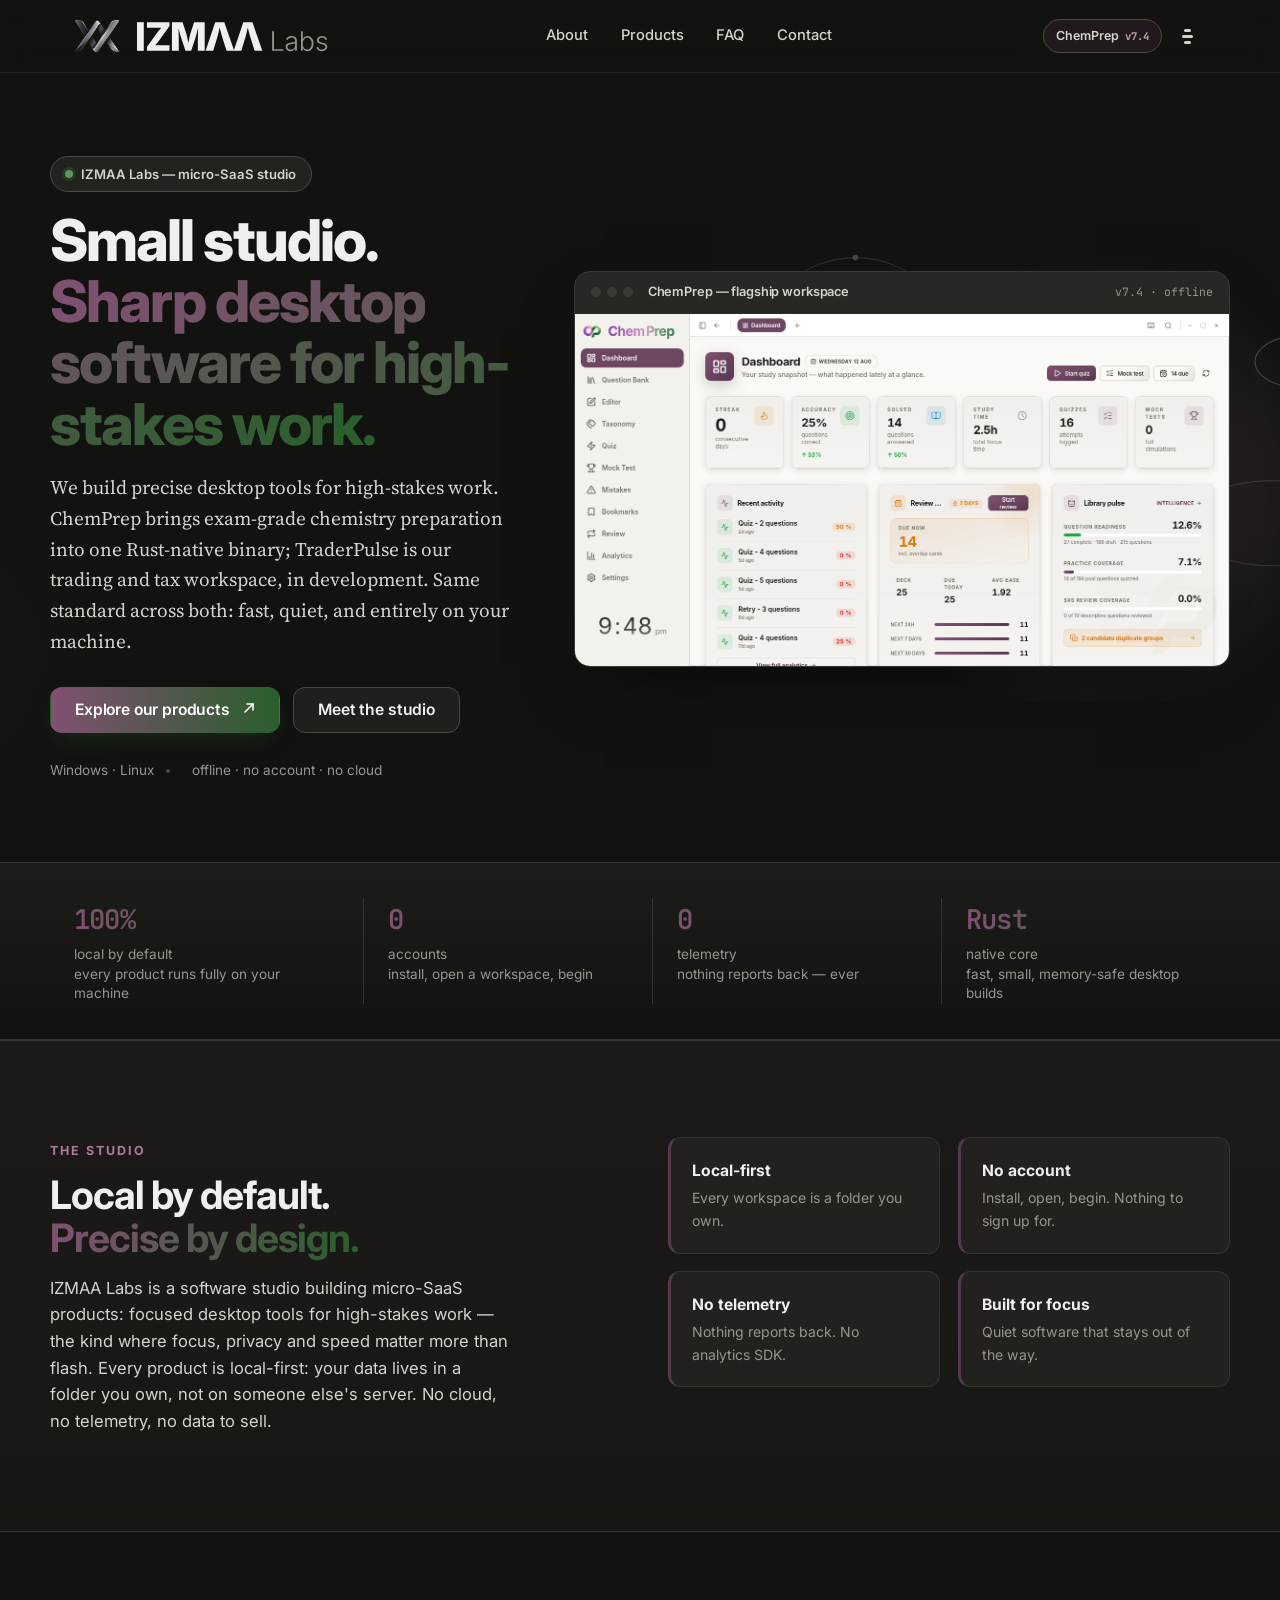
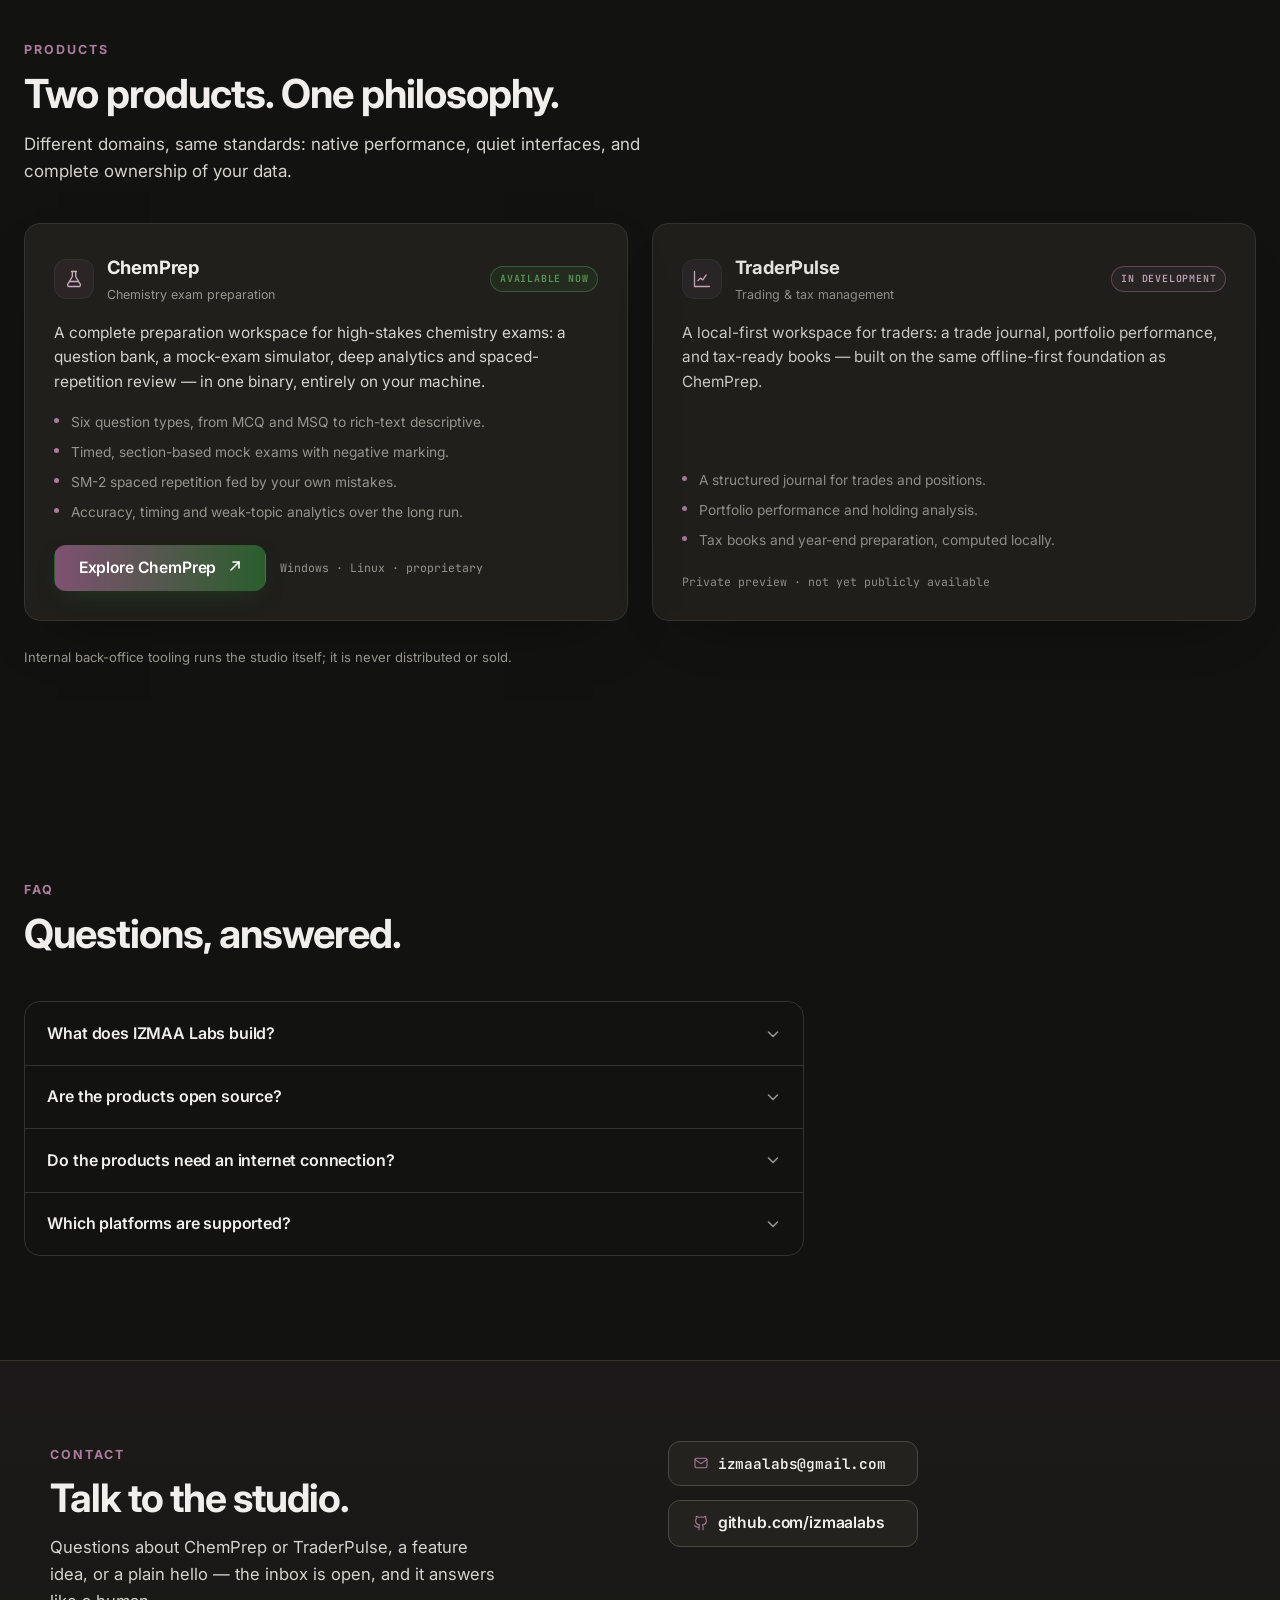
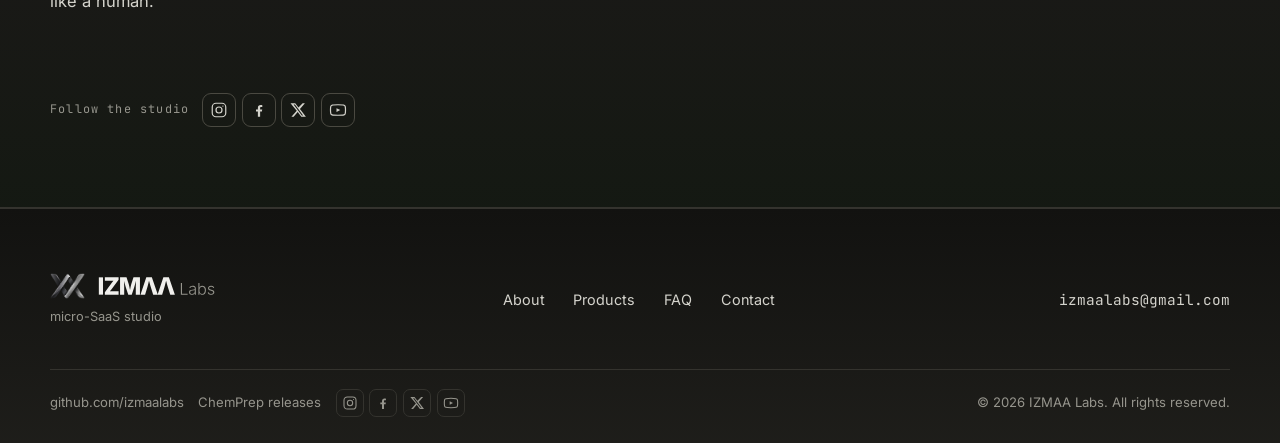
==== commit 7cc4e6f5: "feat(brand): use official IZMAA Labs logo and studio descriptor Add the official mark to the header " ====
--- a/index.html
+++ b/index.html
@@ -3,19 +3,19 @@
   <head>
     <meta charset="utf-8" />
     <meta name="viewport" content="width=device-width, initial-scale=1" />
-    <title>IZMΛΛ Labs — Offline-first desktop software</title>
+    <title>IZMAA Labs — Micro-SaaS studio for focused desktop software</title>
     <meta
       name="description"
-      content="IZMΛΛ Labs is an independent software studio building precise, offline-first desktop tools for high-stakes work — ChemPrep for chemistry exam preparation and TraderPulse for trading and tax management."
+      content="IZMAA Labs is a software studio building micro-SaaS products — focused desktop tools for high-stakes work: ChemPrep for chemistry exam preparation and TraderPulse for trading and tax management."
     />
     <meta name="theme-color" content="#121210" />
     <meta property="og:type" content="website" />
     <meta property="og:url" content="https://izmaalabs.github.io/" />
-    <meta property="og:site_name" content="IZMΛΛ Labs" />
-    <meta property="og:title" content="IZMΛΛ Labs — Offline-first desktop software" />
+    <meta property="og:site_name" content="IZMAA Labs" />
+    <meta property="og:title" content="IZMAA Labs — Micro-SaaS studio for focused desktop software" />
     <meta
       property="og:description"
-      content="An independent studio building precise, local-first desktop software. Flagship: ChemPrep for chemistry exam preparation. In development: TraderPulse for trading and tax. No cloud, no account, no telemetry."
+      content="A software studio building micro-SaaS products: focused desktop software for high-stakes work. Flagship: ChemPrep for chemistry exam preparation. In development: TraderPulse for trading and tax. No cloud, no account, no telemetry."
     />
     <link rel="icon" href="assets/favicon.png" />
     <link rel="preconnect" href="https://fonts.googleapis.com" />
@@ -42,12 +42,20 @@
 
     <header class="site-header" id="site-header">
       <div class="site-header__inner">
-        <a class="site-logo" href="https://github.com/izmaalabs" aria-label="IZMΛΛ Labs — GitHub organization">
+        <a class="site-logo" href="https://github.com/izmaalabs" aria-label="IZMAA Labs — GitHub organization">
+          <img
+            class="site-logo__glyph"
+            src="assets/izmaalabs-logo.png"
+            alt=""
+            aria-hidden="true"
+            width="46"
+            height="34"
+          />
           <img
             class="site-logo__mark site-logo__mark--word"
             src="assets/izmaalabs-wordmark-dark.svg"
             data-wordmark="true"
-            alt="IZMΛΛ Labs"
+            alt="IZMAA Labs"
             width="130"
             height="43"
           />
@@ -140,14 +148,14 @@
           <div class="hero__copy reveal">
             <span class="hero__badge">
               <span class="hero__dot" aria-hidden="true"></span>
-              IZMΛΛ Labs — independent software studio
+              IZMAA Labs — micro-SaaS studio
             </span>
             <h1 class="hero__title" id="hero-title">
               Small studio.<br />
-              <span class="gradient-text">Sharp, offline-first desktop software.</span>
+              <span class="gradient-text">Sharp desktop software for high-stakes work.</span>
             </h1>
             <p class="hero__lead">
-              We build precise, local-first tools for high-stakes work. ChemPrep
+              We build precise desktop tools for high-stakes work. ChemPrep
               brings exam-grade chemistry preparation into one Rust-native binary;
               TraderPulse is our trading and tax workspace, in development. Same
               standard across both: fast, quiet, and entirely on your machine.
@@ -196,7 +204,7 @@
         <div class="metrics__inner">
           <div class="metric reveal">
             <span class="metric__value">100%</span>
-            <span class="metric__label">offline-first<br />every product runs fully on your machine</span>
+            <span class="metric__label">local by default<br />every product runs fully on your machine</span>
           </div>
           <div class="metric reveal">
             <span class="metric__value">0</span>
@@ -222,9 +230,10 @@
               <span class="gradient-text">Precise by design.</span>
             </h2>
             <p class="band__lead">
-              IZMΛΛ Labs is an independent studio building desktop software for
-              high-stakes work — the kind where focus, privacy and speed matter
-              more than flash. Every product is local-first: your data lives in a
+              IZMAA Labs is a software studio building micro-SaaS
+              products: focused desktop tools for high-stakes work — the kind
+              where focus, privacy and speed matter more than flash.
+              Every product is local-first: your data lives in a
               folder you own, not on someone else's server. No cloud, no telemetry,
               no data to sell.
             </p>
@@ -344,15 +353,16 @@
           <div class="faq__item">
             <h3 class="faq__q">
               <button class="faq__toggle" type="button" aria-expanded="false" aria-controls="faq-a-build">
-                <span>What does IZMΛΛ Labs build?</span>
+                <span>What does IZMAA Labs build?</span>
                 <svg class="faq__chevron" viewBox="0 0 16 16" width="16" height="16" fill="none" stroke="currentColor" stroke-width="1.6" stroke-linecap="round" stroke-linejoin="round" aria-hidden="true"><path d="m3.5 6 4.5 4.5L12.5 6" /></svg>
               </button>
             </h3>
             <div class="faq__a" id="faq-a-build">
               <div class="faq__a-inner">
-                <p>Offline-first desktop software for high-stakes work. Today that
-                means ChemPrep for chemistry exam preparation and TraderPulse for
-                trading and tax management — with more focused tools to come.</p>
+                <p>Focused micro-SaaS tools for high-stakes work: desktop software
+                that does one job well. Today that means ChemPrep
+                for chemistry exam preparation and TraderPulse for trading and tax
+                management — with more focused tools to come.</p>
               </div>
             </div>
           </div>
@@ -432,24 +442,24 @@
           <div class="contact-band__social reveal">
             <span class="contact-band__social-label mono">Follow the studio</span>
             <div class="socials">
-              <a class="socials__link" href="https://instagram.com/izmaalabs" target="_blank" rel="noopener" aria-label="IZMΛΛ Labs on Instagram">
+              <a class="socials__link" href="https://instagram.com/izmaalabs" target="_blank" rel="noopener" aria-label="IZMAA Labs on Instagram">
                 <svg viewBox="0 0 24 24" width="18" height="18" fill="none" stroke="currentColor" stroke-width="1.6" stroke-linecap="round" stroke-linejoin="round" aria-hidden="true">
                   <rect x="3" y="3" width="18" height="18" rx="5" />
                   <circle cx="12" cy="12" r="4" />
                   <path d="M17.2 6.8h.01" />
                 </svg>
               </a>
-              <a class="socials__link" href="https://facebook.com/izmaalabs" target="_blank" rel="noopener" aria-label="IZMΛΛ Labs on Facebook">
+              <a class="socials__link" href="https://facebook.com/izmaalabs" target="_blank" rel="noopener" aria-label="IZMAA Labs on Facebook">
                 <svg viewBox="0 0 24 24" width="18" height="18" fill="currentColor" aria-hidden="true">
                   <path d="M13.5 21v-7h2.4l.4-2.8h-2.8V9.4c0-.8.2-1.4 1.4-1.4h1.5V5.5c-.3 0-1.2-.1-2.2-.1-2.2 0-3.7 1.3-3.7 3.8v2H8v2.8h2.5V21h3z" />
                 </svg>
               </a>
-              <a class="socials__link" href="https://x.com/izmaalabs" target="_blank" rel="noopener" aria-label="IZMΛΛ Labs on X (Twitter)">
+              <a class="socials__link" href="https://x.com/izmaalabs" target="_blank" rel="noopener" aria-label="IZMAA Labs on X (Twitter)">
                 <svg viewBox="0 0 24 24" width="18" height="18" fill="currentColor" aria-hidden="true">
                   <path d="M18.2 3h3l-6.6 7.6L22.5 21h-6.1l-4.8-6.3L6.2 21H3.2l7.1-8.1L2 3h6.3l4.3 5.7L18.2 3zm-1.1 16.2h1.7L7.9 4.7H6.1l11 14.5z" />
                 </svg>
               </a>
-              <a class="socials__link" href="https://youtube.com/@izmaalabs" target="_blank" rel="noopener" aria-label="IZMΛΛ Labs on YouTube">
+              <a class="socials__link" href="https://youtube.com/@izmaalabs" target="_blank" rel="noopener" aria-label="IZMAA Labs on YouTube">
                 <svg viewBox="0 0 24 24" width="18" height="18" fill="none" stroke="currentColor" stroke-width="1.6" stroke-linecap="round" stroke-linejoin="round" aria-hidden="true">
                   <path d="M22 12s0-3.2-.4-4.7a2.5 2.5 0 0 0-1.8-1.8C18.3 5 12 5 12 5s-6.3 0-7.8.5a2.5 2.5 0 0 0-1.8 1.8C2 8.8 2 12 2 12s0 3.2.4 4.7c.2.9.9 1.6 1.8 1.8 1.5.5 7.8.5 7.8.5s6.3 0 7.8-.5a2.5 2.5 0 0 0 1.8-1.8c.4-1.5.4-4.7.4-4.7z" />
                   <path d="m10 9.5 5 2.5-5 2.5z" fill="currentColor" stroke="none" />
@@ -464,17 +474,25 @@
     <footer class="site-footer">
       <div class="site-footer__inner">
         <div class="site-footer__brand">
-          <a class="site-logo" href="https://github.com/izmaalabs" aria-label="IZMΛΛ Labs — GitHub organization">
+          <a class="site-logo" href="https://github.com/izmaalabs" aria-label="IZMAA Labs — GitHub organization">
+            <img
+              class="site-logo__glyph site-logo__glyph--footer"
+              src="assets/izmaalabs-logo.png"
+              alt=""
+              aria-hidden="true"
+              width="34"
+              height="26"
+            />
             <img
               class="site-logo__mark site-logo__mark--word"
               src="assets/izmaalabs-wordmark-dark.svg"
               data-wordmark="true"
-              alt="IZMΛΛ Labs"
+              alt="IZMAA Labs"
               width="78"
               height="26"
             />
           </a>
-          <span class="site-footer__studio">independent software studio</span>
+          <span class="site-footer__studio">micro-SaaS studio</span>
         </div>
         <nav class="site-footer__nav" aria-label="Footer">
           <ul>
@@ -491,24 +509,24 @@
           <a href="https://github.com/izmaalabs">github.com/izmaalabs</a>
           <a href="/chemprep-releases/">ChemPrep releases</a>
           <div class="socials socials--footer">
-            <a class="socials__link" href="https://instagram.com/izmaalabs" target="_blank" rel="noopener" aria-label="IZMΛΛ Labs on Instagram">
+            <a class="socials__link" href="https://instagram.com/izmaalabs" target="_blank" rel="noopener" aria-label="IZMAA Labs on Instagram">
               <svg viewBox="0 0 24 24" width="16" height="16" fill="none" stroke="currentColor" stroke-width="1.6" stroke-linecap="round" stroke-linejoin="round" aria-hidden="true">
                 <rect x="3" y="3" width="18" height="18" rx="5" />
                 <circle cx="12" cy="12" r="4" />
                 <path d="M17.2 6.8h.01" />
               </svg>
             </a>
-            <a class="socials__link" href="https://facebook.com/izmaalabs" target="_blank" rel="noopener" aria-label="IZMΛΛ Labs on Facebook">
+            <a class="socials__link" href="https://facebook.com/izmaalabs" target="_blank" rel="noopener" aria-label="IZMAA Labs on Facebook">
               <svg viewBox="0 0 24 24" width="16" height="16" fill="currentColor" aria-hidden="true">
                 <path d="M13.5 21v-7h2.4l.4-2.8h-2.8V9.4c0-.8.2-1.4 1.4-1.4h1.5V5.5c-.3 0-1.2-.1-2.2-.1-2.2 0-3.7 1.3-3.7 3.8v2H8v2.8h2.5V21h3z" />
               </svg>
             </a>
-            <a class="socials__link" href="https://x.com/izmaalabs" target="_blank" rel="noopener" aria-label="IZMΛΛ Labs on X (Twitter)">
+            <a class="socials__link" href="https://x.com/izmaalabs" target="_blank" rel="noopener" aria-label="IZMAA Labs on X (Twitter)">
               <svg viewBox="0 0 24 24" width="16" height="16" fill="currentColor" aria-hidden="true">
                 <path d="M18.2 3h3l-6.6 7.6L22.5 21h-6.1l-4.8-6.3L6.2 21H3.2l7.1-8.1L2 3h6.3l4.3 5.7L18.2 3zm-1.1 16.2h1.7L7.9 4.7H6.1l11 14.5z" />
               </svg>
             </a>
-            <a class="socials__link" href="https://youtube.com/@izmaalabs" target="_blank" rel="noopener" aria-label="IZMΛΛ Labs on YouTube">
+            <a class="socials__link" href="https://youtube.com/@izmaalabs" target="_blank" rel="noopener" aria-label="IZMAA Labs on YouTube">
               <svg viewBox="0 0 24 24" width="16" height="16" fill="none" stroke="currentColor" stroke-width="1.6" stroke-linecap="round" stroke-linejoin="round" aria-hidden="true">
                 <path d="M22 12s0-3.2-.4-4.7a2.5 2.5 0 0 0-1.8-1.8C18.3 5 12 5 12 5s-6.3 0-7.8.5a2.5 2.5 0 0 0-1.8 1.8C2 8.8 2 12 2 12s0 3.2.4 4.7c.2.9.9 1.6 1.8 1.8 1.5.5 7.8.5 7.8.5s6.3 0 7.8-.5a2.5 2.5 0 0 0 1.8-1.8c.4-1.5.4-4.7.4-4.7z" />
                 <path d="m10 9.5 5 2.5-5 2.5z" fill="currentColor" stroke="none" />
@@ -516,7 +534,7 @@
             </a>
           </div>
         </div>
-        <p class="site-credit">© 2026 IZMΛΛ Labs. All rights reserved.</p>
+        <p class="site-credit">© 2026 IZMAA Labs. All rights reserved.</p>
       </div>
     </footer>
   </body>
--- a/styles.css
+++ b/styles.css
@@ -1,5 +1,5 @@
 /* ==========================================================================
-   ChemPrep × IZMΛΛ Labs — GitHub Pages landing
+   ChemPrep × IZMAA Labs — GitHub Pages landing
    "Quantized Lab" — dark-first, Swiss grid, hairline borders, soft radials
    ========================================================================== */
 
@@ -247,6 +247,16 @@
   height: 28px;
 }
 
+/* Official studio mark beside the wordmark (lockup). */
+.site-logo__glyph {
+  width: auto;
+  height: 34px;
+}
+
+.site-logo__glyph--footer {
+  height: 26px;
+}
+
 .site-logo__v {
   margin-left: 2px;
   font-family: var(--font-mono);
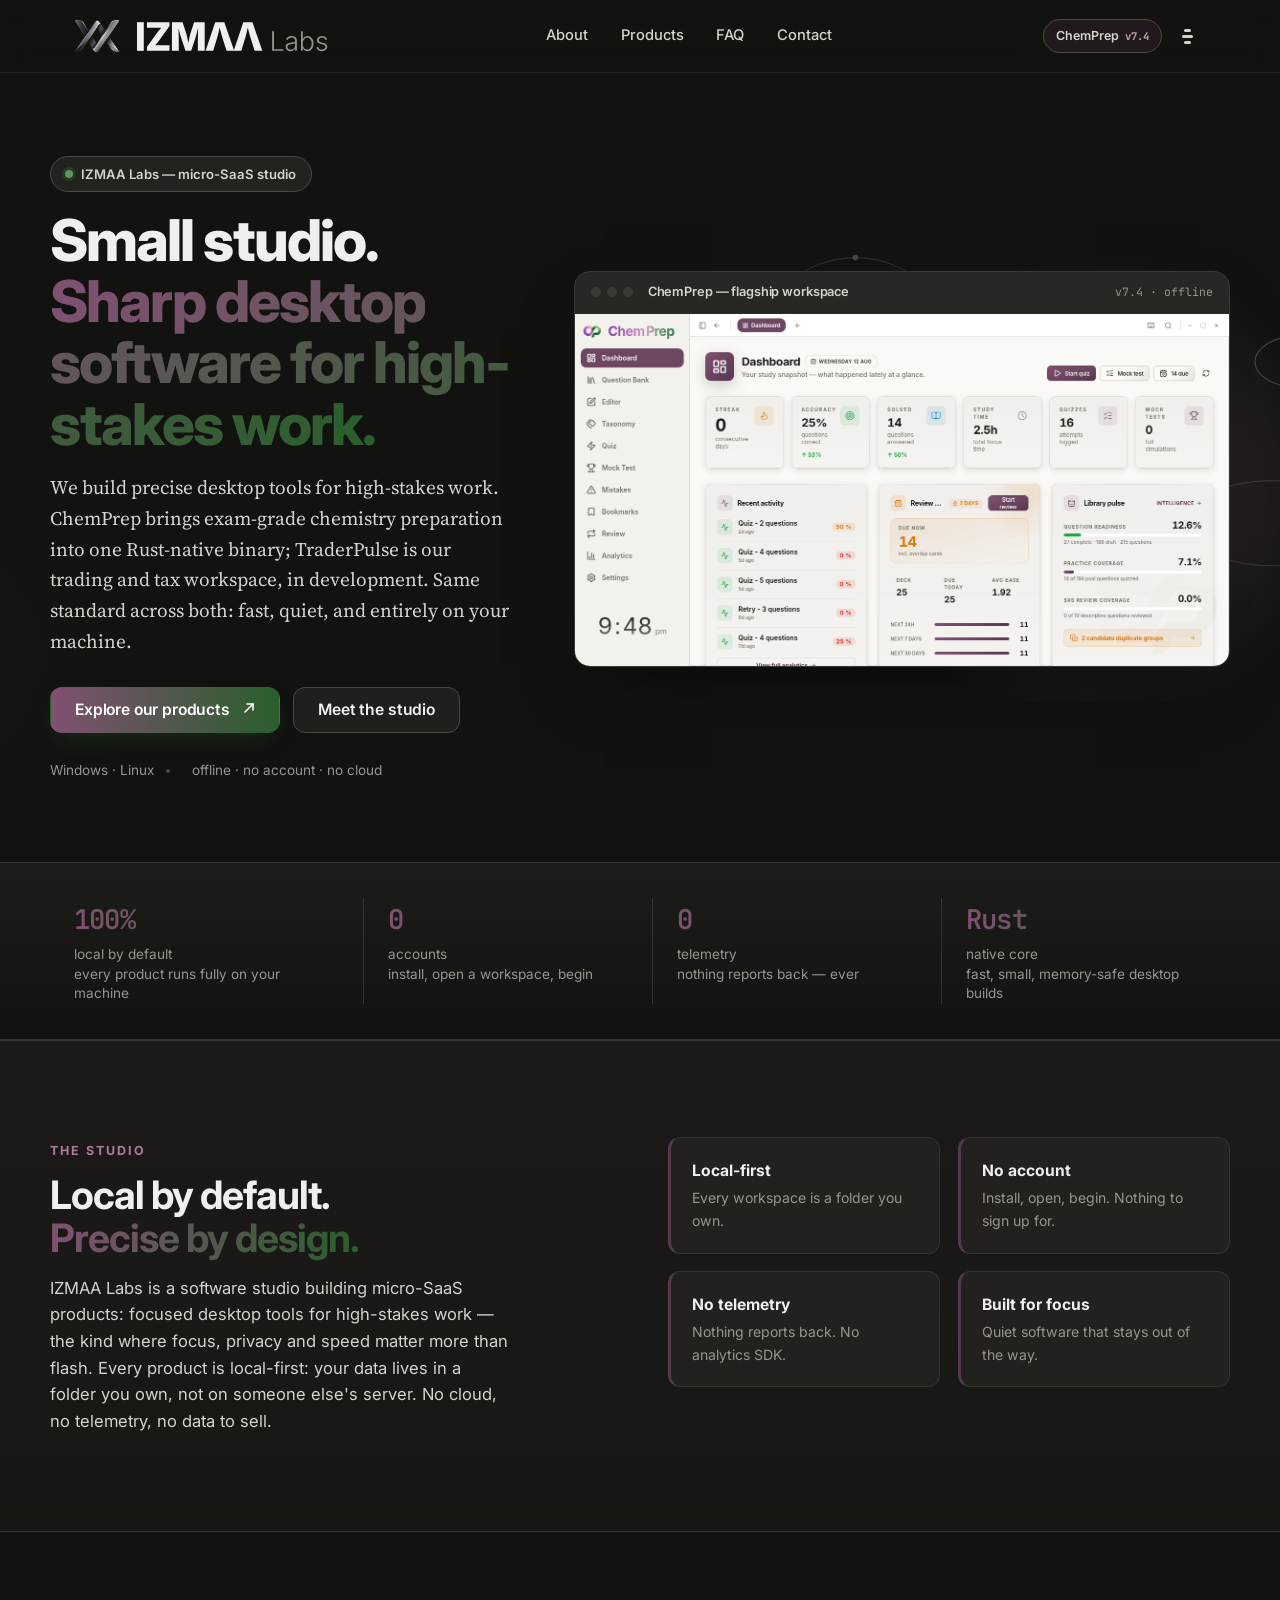
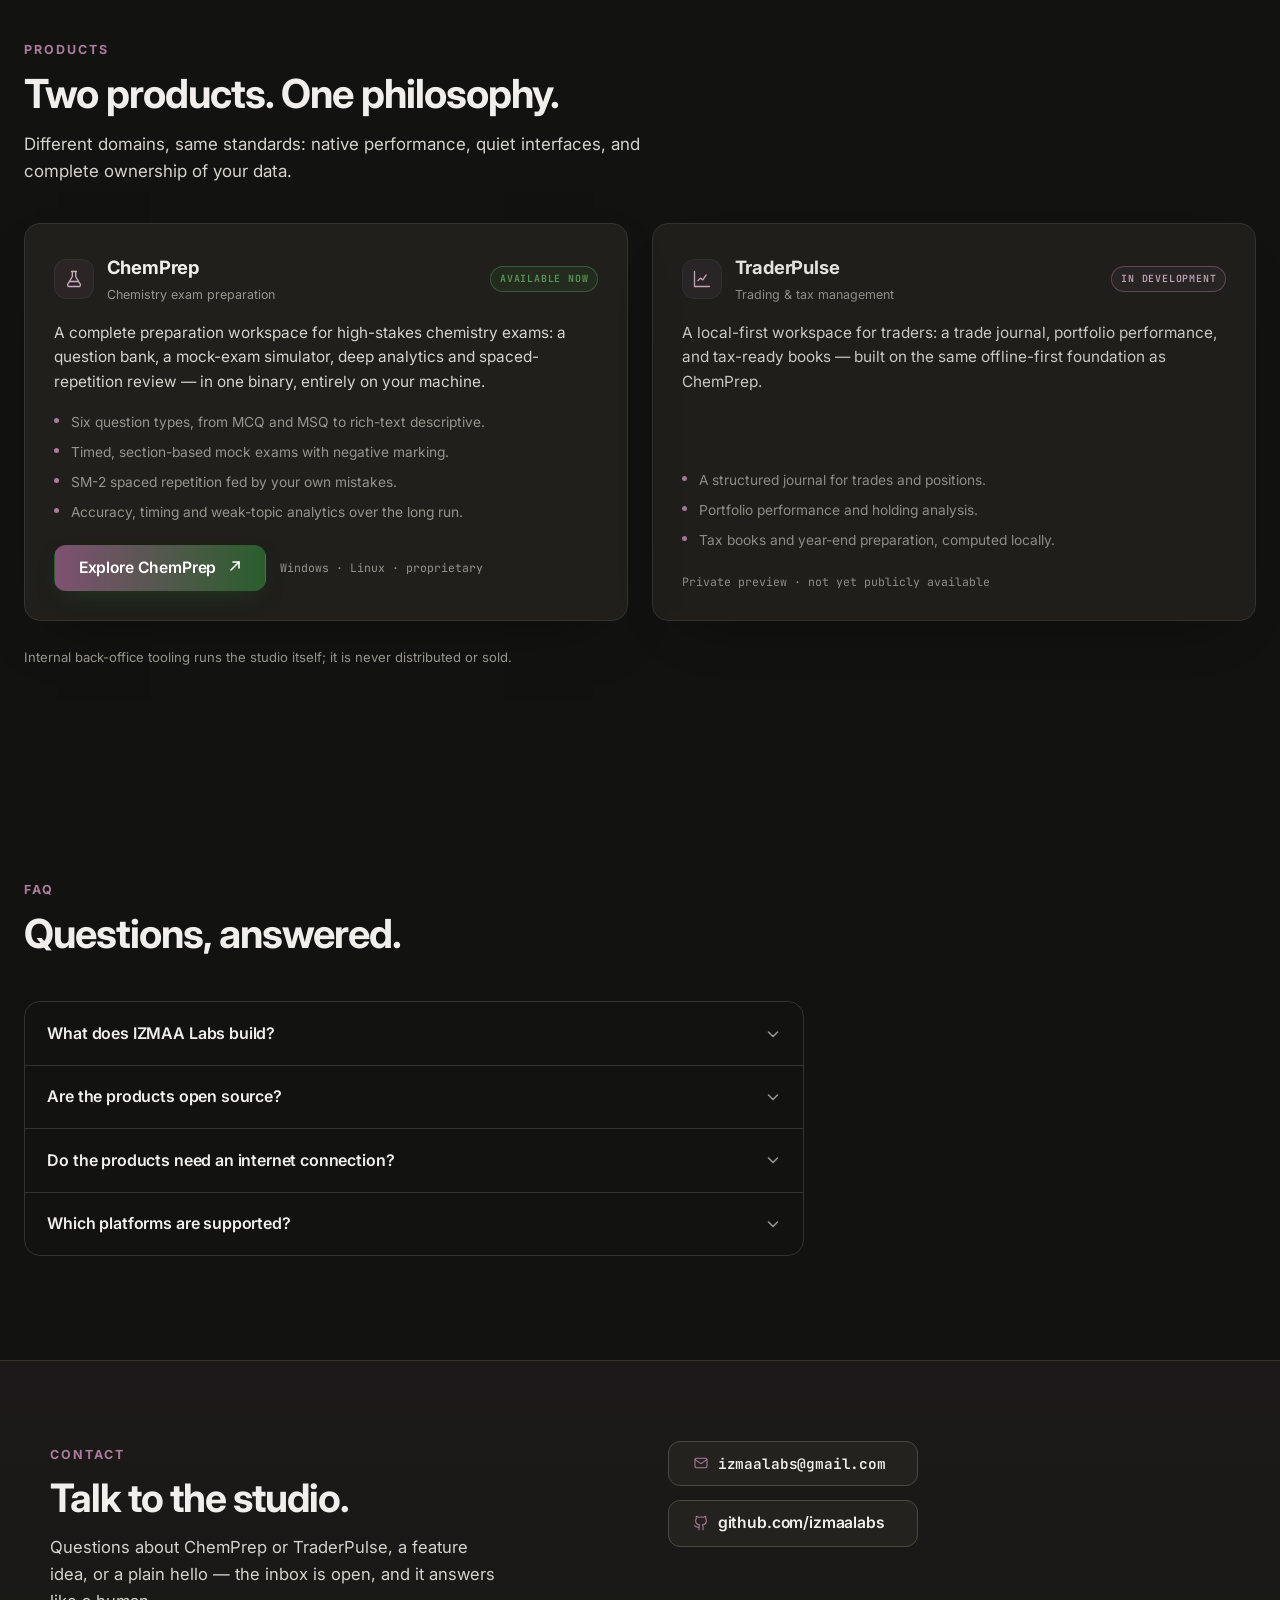
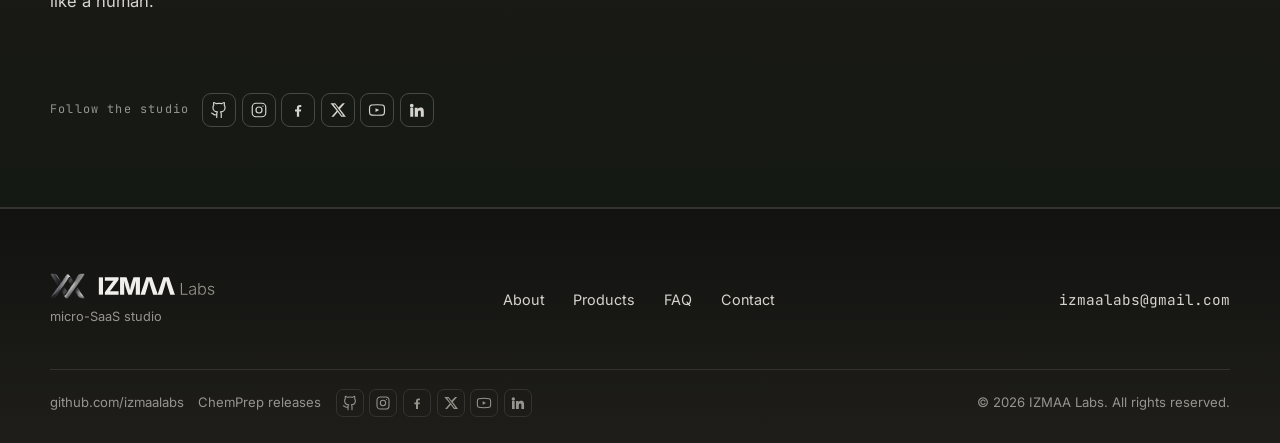
==== commit 7236fb48: "feat(brand): add GitHub and LinkedIn links to studio site" ====
--- a/index.html
+++ b/index.html
@@ -442,6 +442,12 @@
           <div class="contact-band__social reveal">
             <span class="contact-band__social-label mono">Follow the studio</span>
             <div class="socials">
+              <a class="socials__link" href="https://github.com/izmaalabs" target="_blank" rel="noopener" aria-label="IZMAA Labs on GitHub">
+                <svg viewBox="0 0 24 24" width="18" height="18" fill="none" stroke="currentColor" stroke-width="1.6" stroke-linecap="round" stroke-linejoin="round" aria-hidden="true">
+                  <path d="M15 22v-4a4.8 4.8 0 0 0-1-3.5c3 0 6-2 6-5.5.08-1.25-.27-2.48-1-3.5.28-1.15.28-2.35 0-3.5 0 0-1 0-3 1.5-2.64-.5-5.36-.5-8 0C6 2 5 2 5 2c-.3 1.15-.3 2.35 0 3.5A5.4 5.4 0 0 0 4 9c0 3.5 3 5.5 6 5.5-.39.49-.68 1.05-.85 1.65-.17.6-.22 1.23-.15 1.85v4" />
+                  <path d="M9 18c-4.51 2-5-2-7-2" />
+                </svg>
+              </a>
               <a class="socials__link" href="https://instagram.com/izmaalabs" target="_blank" rel="noopener" aria-label="IZMAA Labs on Instagram">
                 <svg viewBox="0 0 24 24" width="18" height="18" fill="none" stroke="currentColor" stroke-width="1.6" stroke-linecap="round" stroke-linejoin="round" aria-hidden="true">
                   <rect x="3" y="3" width="18" height="18" rx="5" />
@@ -463,6 +469,11 @@
                 <svg viewBox="0 0 24 24" width="18" height="18" fill="none" stroke="currentColor" stroke-width="1.6" stroke-linecap="round" stroke-linejoin="round" aria-hidden="true">
                   <path d="M22 12s0-3.2-.4-4.7a2.5 2.5 0 0 0-1.8-1.8C18.3 5 12 5 12 5s-6.3 0-7.8.5a2.5 2.5 0 0 0-1.8 1.8C2 8.8 2 12 2 12s0 3.2.4 4.7c.2.9.9 1.6 1.8 1.8 1.5.5 7.8.5 7.8.5s6.3 0 7.8-.5a2.5 2.5 0 0 0 1.8-1.8c.4-1.5.4-4.7.4-4.7z" />
                   <path d="m10 9.5 5 2.5-5 2.5z" fill="currentColor" stroke="none" />
+                </svg>
+              </a>
+              <a class="socials__link" href="https://linkedin.com/company/izmaalabs/" target="_blank" rel="noopener" aria-label="IZMAA Labs on LinkedIn">
+                <svg viewBox="0 0 24 24" width="18" height="18" fill="currentColor" aria-hidden="true">
+                  <path d="M4.98 3.5a2.5 2.5 0 1 1 0 5 2.5 2.5 0 0 1 0-5zM3 9h4v12H3zM9 9h3.8v1.7h.1c.5-1 1.8-2 3.7-2 4 0 4.5 2.6 4.5 6V21h-4v-5.3c0-1.3 0-2.9-1.8-2.9s-2 1.4-2 2.8V21H9z" />
                 </svg>
               </a>
             </div>
@@ -509,6 +520,12 @@
           <a href="https://github.com/izmaalabs">github.com/izmaalabs</a>
           <a href="/chemprep-releases/">ChemPrep releases</a>
           <div class="socials socials--footer">
+            <a class="socials__link" href="https://github.com/izmaalabs" target="_blank" rel="noopener" aria-label="IZMAA Labs on GitHub">
+              <svg viewBox="0 0 24 24" width="16" height="16" fill="none" stroke="currentColor" stroke-width="1.6" stroke-linecap="round" stroke-linejoin="round" aria-hidden="true">
+                <path d="M15 22v-4a4.8 4.8 0 0 0-1-3.5c3 0 6-2 6-5.5.08-1.25-.27-2.48-1-3.5.28-1.15.28-2.35 0-3.5 0 0-1 0-3 1.5-2.64-.5-5.36-.5-8 0C6 2 5 2 5 2c-.3 1.15-.3 2.35 0 3.5A5.4 5.4 0 0 0 4 9c0 3.5 3 5.5 6 5.5-.39.49-.68 1.05-.85 1.65-.17.6-.22 1.23-.15 1.85v4" />
+                <path d="M9 18c-4.51 2-5-2-7-2" />
+              </svg>
+            </a>
             <a class="socials__link" href="https://instagram.com/izmaalabs" target="_blank" rel="noopener" aria-label="IZMAA Labs on Instagram">
               <svg viewBox="0 0 24 24" width="16" height="16" fill="none" stroke="currentColor" stroke-width="1.6" stroke-linecap="round" stroke-linejoin="round" aria-hidden="true">
                 <rect x="3" y="3" width="18" height="18" rx="5" />
@@ -532,6 +549,11 @@
                 <path d="m10 9.5 5 2.5-5 2.5z" fill="currentColor" stroke="none" />
               </svg>
             </a>
+            <a class="socials__link" href="https://linkedin.com/company/izmaalabs/" target="_blank" rel="noopener" aria-label="IZMAA Labs on LinkedIn">
+              <svg viewBox="0 0 24 24" width="16" height="16" fill="currentColor" aria-hidden="true">
+                <path d="M4.98 3.5a2.5 2.5 0 1 1 0 5 2.5 2.5 0 0 1 0-5zM3 9h4v12H3zM9 9h3.8v1.7h.1c.5-1 1.8-2 3.7-2 4 0 4.5 2.6 4.5 6V21h-4v-5.3c0-1.3 0-2.9-1.8-2.9s-2 1.4-2 2.8V21H9z" />
+              </svg>
+            </a>
           </div>
         </div>
         <p class="site-credit">© 2026 IZMAA Labs. All rights reserved.</p>
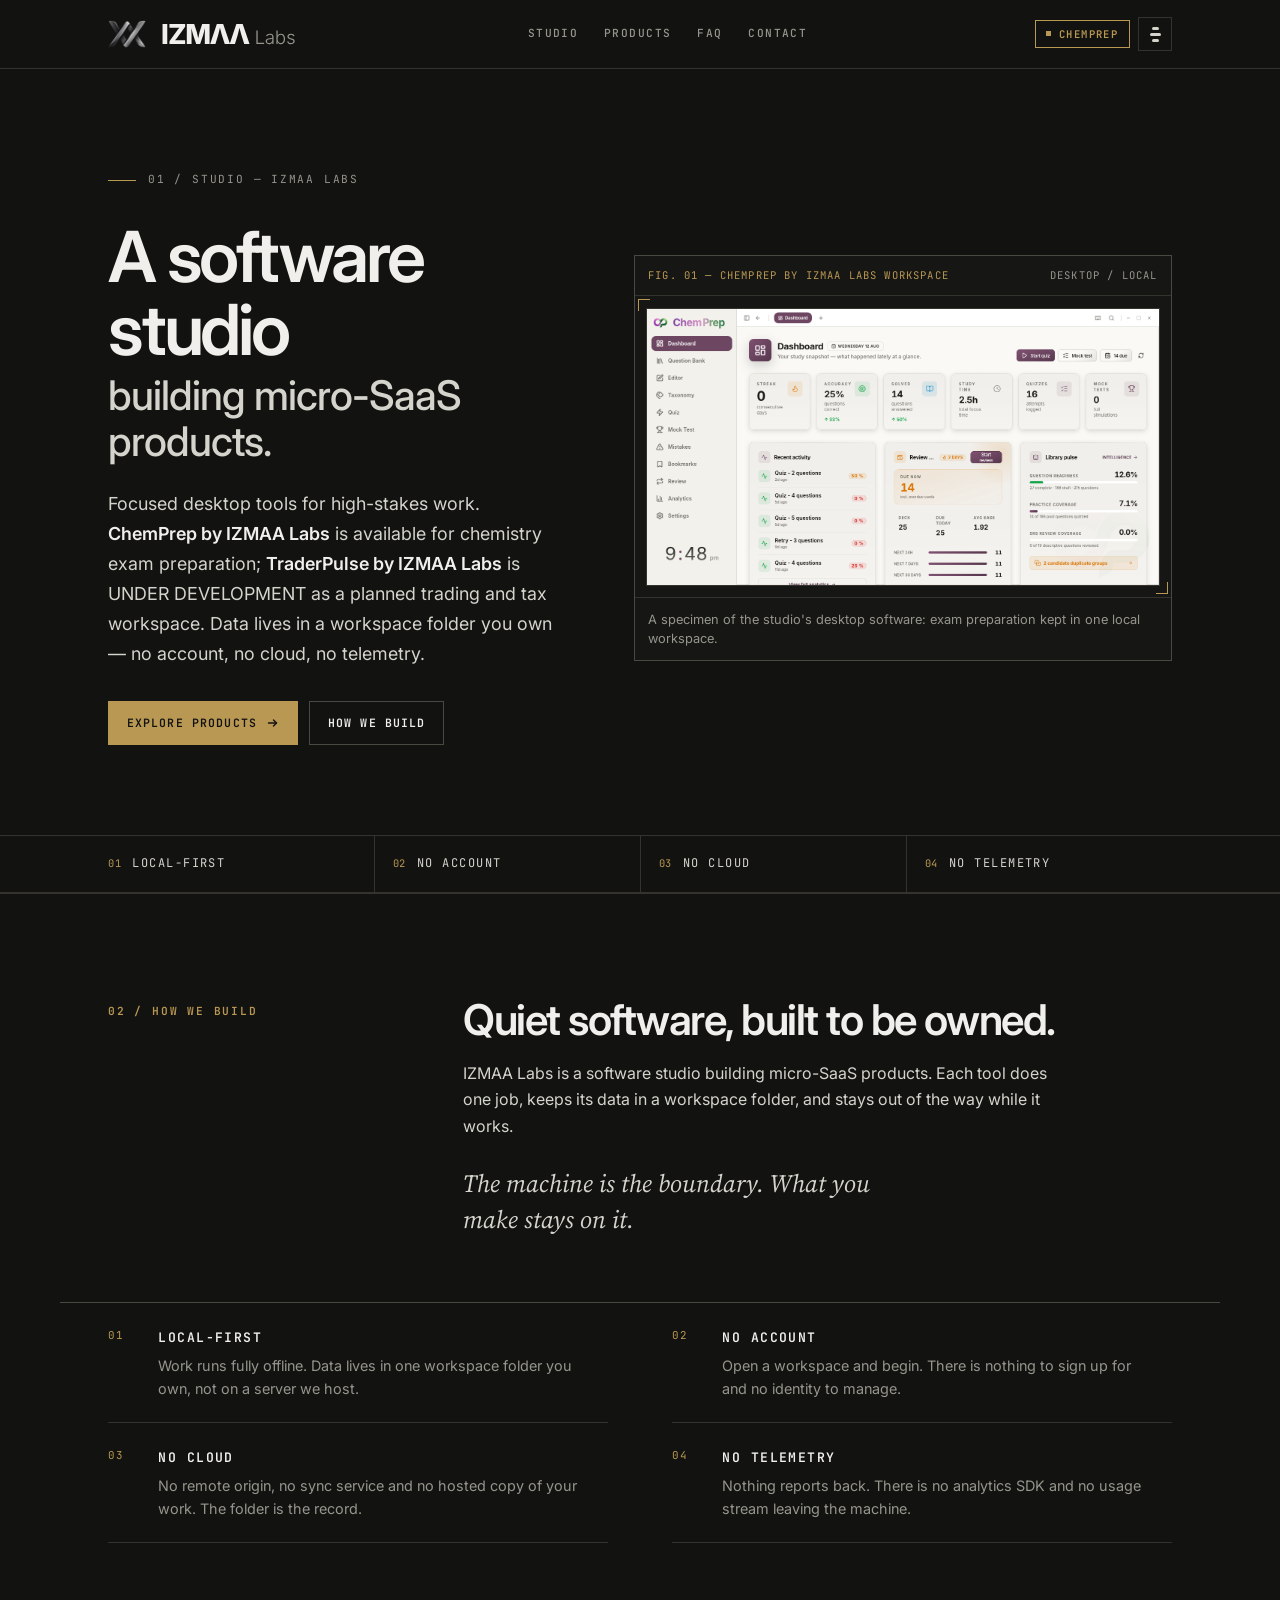
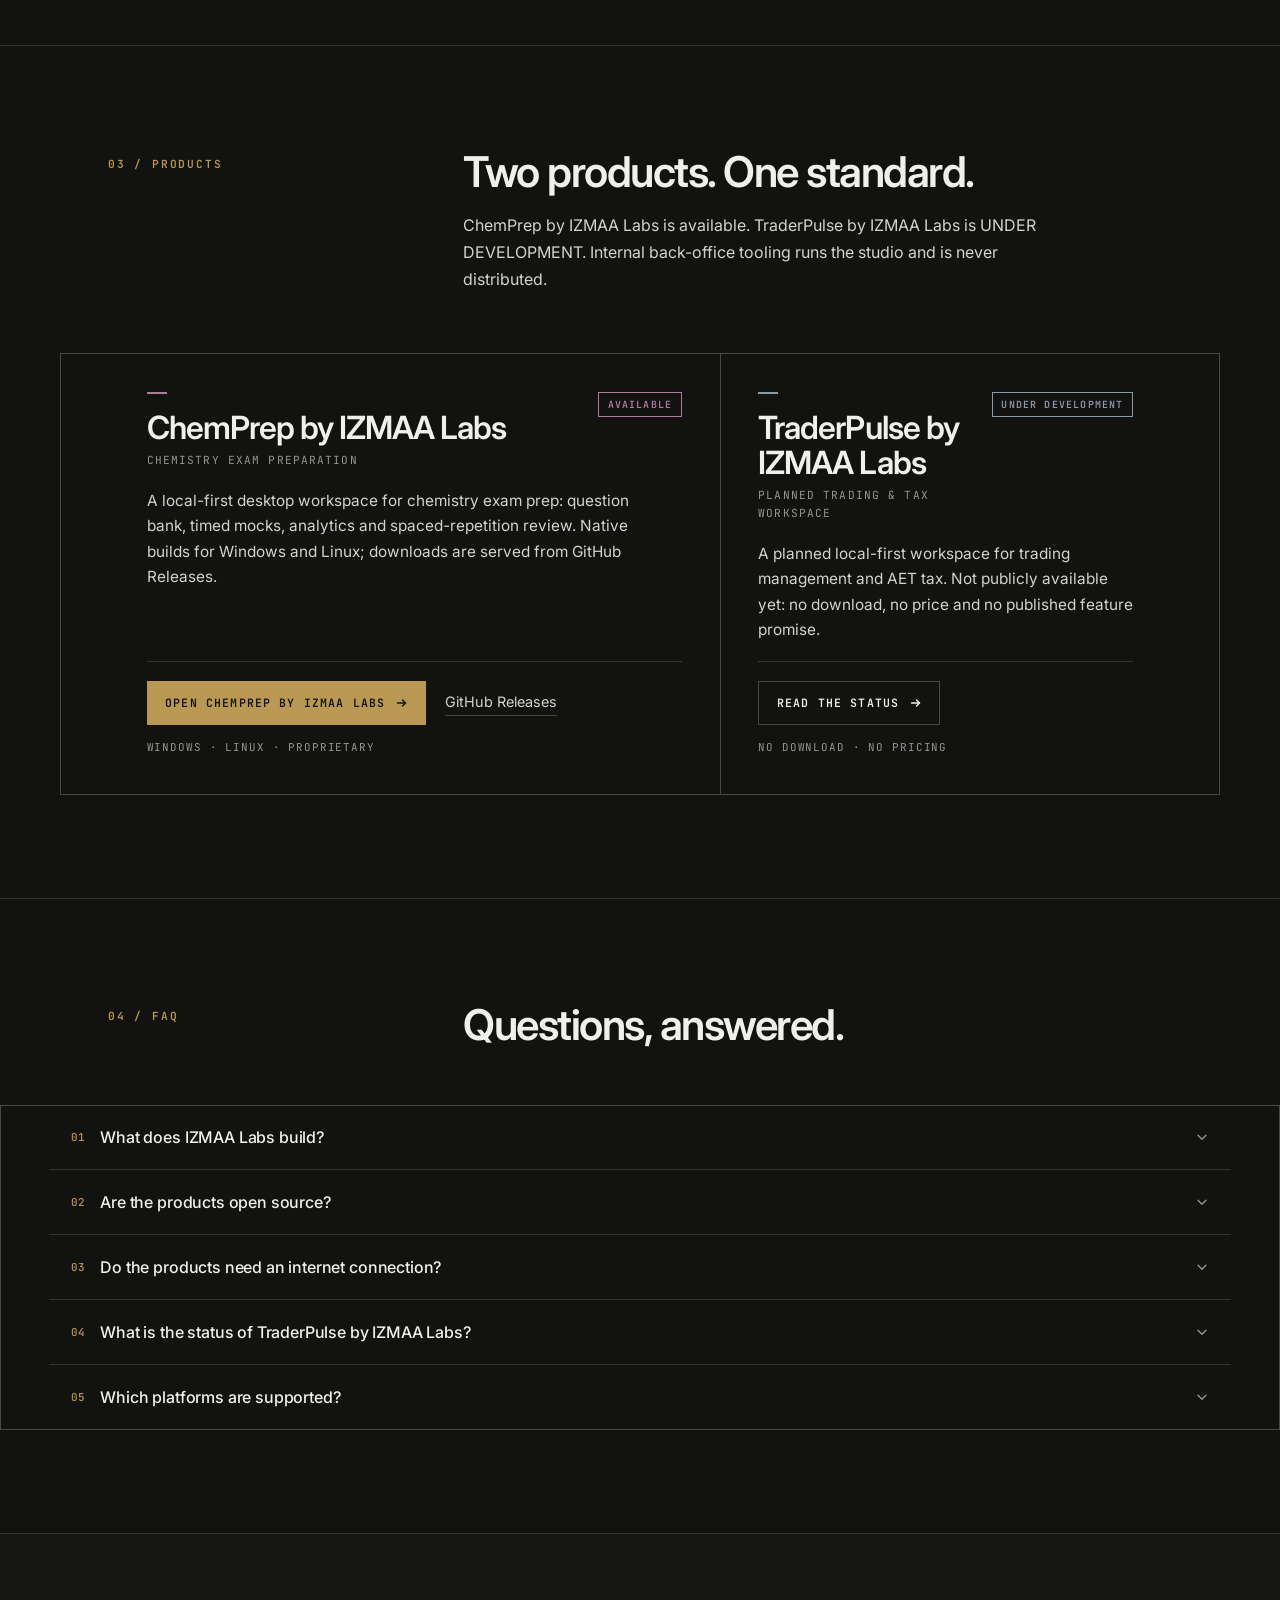
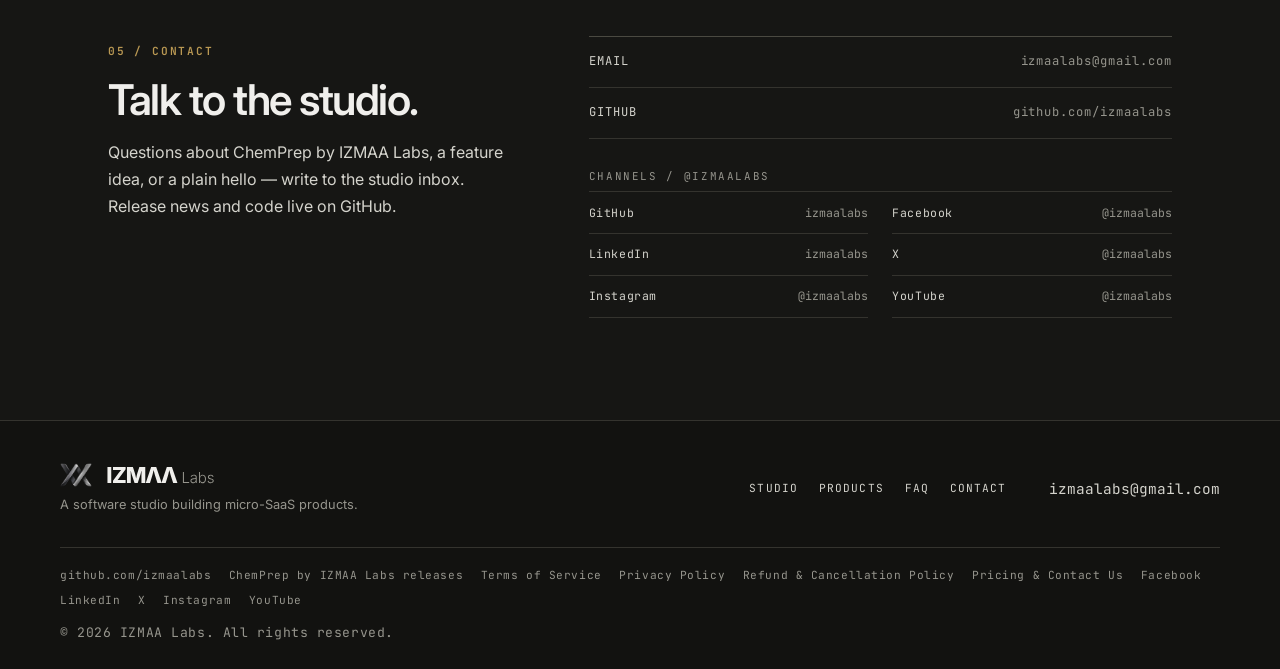
==== commit 83924451: "feat(site): polish studio surface and consolidate ChemPrep page" ====
--- a/index.html
+++ b/index.html
@@ -3,21 +3,95 @@
   <head>
     <meta charset="utf-8" />
     <meta name="viewport" content="width=device-width, initial-scale=1" />
-    <title>IZMAA Labs — Micro-SaaS studio for focused desktop software</title>
+    <title>IZMAA Labs — Micro-SaaS Studio</title>
     <meta
       name="description"
-      content="IZMAA Labs is a software studio building micro-SaaS products — focused desktop tools for high-stakes work: ChemPrep for chemistry exam preparation and TraderPulse for trading and tax management."
+      content="IZMAA Labs builds micro-SaaS desktop tools. ChemPrep by IZMAA Labs is available; TraderPulse by IZMAA Labs is UNDER DEVELOPMENT. No account, cloud or telemetry."
     />
     <meta name="theme-color" content="#121210" />
     <meta property="og:type" content="website" />
     <meta property="og:url" content="https://izmaalabs.github.io/" />
     <meta property="og:site_name" content="IZMAA Labs" />
-    <meta property="og:title" content="IZMAA Labs — Micro-SaaS studio for focused desktop software" />
+    <meta property="og:title" content="IZMAA Labs — Micro-SaaS Studio" />
     <meta
       property="og:description"
-      content="A software studio building micro-SaaS products: focused desktop software for high-stakes work. Flagship: ChemPrep for chemistry exam preparation. In development: TraderPulse for trading and tax. No cloud, no account, no telemetry."
+      content="Focused desktop tools for high-stakes work. ChemPrep by IZMAA Labs is available; TraderPulse by IZMAA Labs is UNDER DEVELOPMENT. No account, no cloud, no telemetry."
     />
-    <link rel="icon" href="assets/favicon.png" />
+    <link rel="canonical" href="https://izmaalabs.github.io/" />
+    <meta property="og:image" content="https://izmaalabs.github.io/assets/DashboardPage.png" />
+    <meta name="twitter:card" content="summary_large_image" />
+    <meta name="twitter:site" content="@izmaalabs" />
+    <meta name="twitter:title" content="IZMAA Labs — Micro-SaaS Studio" />
+    <meta name="twitter:description" content="ChemPrep by IZMAA Labs is available; TraderPulse by IZMAA Labs is UNDER DEVELOPMENT. No account, no cloud, no telemetry." />
+    <meta name="twitter:image" content="https://izmaalabs.github.io/assets/DashboardPage.png" />
+    <script type="application/ld+json">
+      {
+        "@context": "https://schema.org",
+        "@graph": [
+          {
+            "@type": "Organization",
+            "@id": "https://izmaalabs.github.io/#organization",
+            "name": "IZMAA Labs",
+            "url": "https://izmaalabs.github.io/",
+            "email": "izmaalabs@gmail.com",
+            "description": "A software studio building micro-SaaS products.",
+            "sameAs": ["https://github.com/izmaalabs"]
+          },
+          {
+            "@type": "WebSite",
+            "name": "IZMAA Labs",
+            "url": "https://izmaalabs.github.io/",
+            "publisher": { "@type": "Organization", "name": "IZMAA Labs", "url": "https://izmaalabs.github.io/" }
+          },
+          {
+            "@type": "FAQPage",
+            "mainEntity": [
+              {
+                "@type": "Question",
+                "name": "What does IZMAA Labs build?",
+                "acceptedAnswer": {
+                  "@type": "Answer",
+                  "text": "A software studio building micro-SaaS products: focused desktop tools for high-stakes work. ChemPrep by IZMAA Labs is available for chemistry exam preparation. TraderPulse by IZMAA Labs is UNDER DEVELOPMENT as a planned trading and tax workspace."
+                }
+              },
+              {
+                "@type": "Question",
+                "name": "Are the products open source?",
+                "acceptedAnswer": {
+                  "@type": "Answer",
+                  "text": "No. The products are proprietary. Public repositories host releases and product pages; application source stays private."
+                }
+              },
+              {
+                "@type": "Question",
+                "name": "Do the products need an internet connection?",
+                "acceptedAnswer": {
+                  "@type": "Answer",
+                  "text": "ChemPrep by IZMAA Labs runs locally with no account, no cloud and no telemetry. Your data lives entirely in a workspace folder you own."
+                }
+              },
+              {
+                "@type": "Question",
+                "name": "What is the status of TraderPulse by IZMAA Labs?",
+                "acceptedAnswer": {
+                  "@type": "Answer",
+                  "text": "UNDER DEVELOPMENT. It is not publicly available, and there is no download, price or published feature promise. It is planned as a local-first workspace for trading management and AET tax."
+                }
+              },
+              {
+                "@type": "Question",
+                "name": "Which platforms are supported?",
+                "acceptedAnswer": {
+                  "@type": "Answer",
+                  "text": "ChemPrep by IZMAA Labs has native desktop builds for Windows (x64) and Linux (x64). Installers are published on GitHub Releases."
+                }
+              }
+            ]
+          }
+        ]
+      }
+    </script>
+    <link rel="icon" href="/assets/favicon.png" />
     <link rel="preconnect" href="https://fonts.googleapis.com" />
     <link rel="preconnect" href="https://fonts.gstatic.com" crossorigin />
     <link
@@ -34,18 +108,18 @@
         } catch (e) {}
       })();
     </script>
-    <link rel="stylesheet" href="styles.css" />
-    <script defer src="app.js"></script>
+    <link rel="stylesheet" href="/styles.css" />
+    <script defer src="/app.js"></script>
   </head>
-  <body>
+  <body class="instrument" data-accent="studio">
     <a class="skip-link" href="#main">Skip to content</a>
 
     <header class="site-header" id="site-header">
       <div class="site-header__inner">
-        <a class="site-logo" href="https://github.com/izmaalabs" aria-label="IZMAA Labs — GitHub organization">
+        <a class="site-logo" href="/" aria-label="IZMAA Labs home">
           <img
             class="site-logo__glyph"
-            src="assets/izmaalabs-logo.png"
+            src="/assets/izmaalabs-logo.png"
             alt=""
             aria-hidden="true"
             width="46"
@@ -53,7 +127,7 @@
           />
           <img
             class="site-logo__mark site-logo__mark--word"
-            src="assets/izmaalabs-wordmark-dark.svg"
+            src="/assets/izmaalabs-wordmark-dark.svg"
             data-wordmark="true"
             alt="IZMAA Labs"
             width="130"
@@ -63,7 +137,7 @@
 
         <nav class="site-nav" aria-label="Primary">
           <ul>
-            <li><a href="#about">About</a></li>
+            <li><a href="#about" class="is-active">Studio</a></li>
             <li><a href="#products">Products</a></li>
             <li><a href="#faq">FAQ</a></li>
             <li><a href="#contact">Contact</a></li>
@@ -71,9 +145,7 @@
         </nav>
 
         <div class="site-header__actions">
-          <a class="header-pill" href="/chemprep-releases/">
-            ChemPrep<span class="header-pill__v" aria-hidden="true">v7.4</span>
-          </a>
+          <a class="inst-tag" href="/chemprep/">ChemPrep</a>
           <button
             id="theme-toggle"
             class="icon-button"
@@ -96,386 +168,305 @@
     </header>
 
     <main id="main">
-      <section class="hero" aria-labelledby="hero-title">
-        <div class="hero__molecule" aria-hidden="true">
-          <svg viewBox="0 0 640 440" class="hero__svg" xmlns="http://www.w3.org/2000/svg">
-            <defs>
-              <linearGradient id="mol-grad" x1="0" y1="0" x2="1" y2="1">
-                <stop offset="0%" stop-color="#7f5171" />
-                <stop offset="100%" stop-color="#2a5e2c" />
-              </linearGradient>
-              <radialGradient id="mol-fade" cx="0.5" cy="0.5" r="0.5">
-                <stop offset="0%" stop-color="#9d6f92" stop-opacity="0.35" />
-                <stop offset="100%" stop-color="#9d6f92" stop-opacity="0" />
-              </radialGradient>
-            </defs>
-            <circle class="hero__svg-fade" cx="350" cy="240" r="230" fill="url(#mol-fade)" />
-            <g class="hero__svg-rings" fill="none" stroke="url(#mol-grad)" stroke-width="1">
-              <circle cx="120" cy="118" r="42" opacity="0.85" />
-              <circle cx="120" cy="118" r="96" opacity="0.4" />
-              <ellipse cx="246" cy="72" rx="46" ry="30" opacity="0.7" />
-              <ellipse cx="84" cy="280" rx="52" ry="34" opacity="0.6" />
-              <circle cx="330" cy="330" r="54" opacity="0.75" />
-              <ellipse cx="512" cy="272" rx="80" ry="40" opacity="0.55" />
-              <ellipse cx="536" cy="120" rx="40" ry="24" opacity="0.75" />
-            </g>
-            <g class="hero__svg-bonds" stroke="url(#mol-grad)" stroke-width="1.5">
-              <line x1="120" y1="22" x2="120" y2="72" opacity="0.45" />
-              <line x1="24" y1="118" x2="74" y2="118" opacity="0.45" />
-              <line x1="166" y1="118" x2="200" y2="136" opacity="0.35" />
-              <line x1="136" y1="140" x2="120" y2="280" opacity="0.35" />
-              <line x1="330" y1="276" x2="330" y2="330" opacity="0.4" />
-              <line x1="276" y1="330" x2="330" y2="330" opacity="0.35" />
-            </g>
-            <g fill="url(#mol-grad)" class="hero__svg-nodes">
-              <circle cx="120" cy="118" r="4" />
-              <circle cx="120" cy="22" r="2.6" opacity="0.85" />
-              <circle cx="120" cy="214" r="2.6" opacity="0.85" />
-              <circle cx="24" cy="118" r="2.6" opacity="0.85" />
-              <circle cx="120" cy="72" r="2.4" opacity="0.6" />
-              <circle cx="84" cy="280" r="3" opacity="0.8" />
-              <circle cx="330" cy="330" r="3.4" />
-              <circle cx="330" cy="276" r="2.4" opacity="0.7" />
-              <circle cx="276" cy="330" r="2.4" opacity="0.7" />
-              <circle cx="384" cy="330" r="4" opacity="0.8" />
-              <circle cx="432" cy="272" r="3" opacity="0.75" />
-              <circle cx="592" cy="272" r="3" opacity="0.75" />
-            </g>
-          </svg>
-        </div>
-
-        <div class="hero__inner">
-          <div class="hero__copy reveal">
-            <span class="hero__badge">
-              <span class="hero__dot" aria-hidden="true"></span>
-              IZMAA Labs — micro-SaaS studio
-            </span>
-            <h1 class="hero__title" id="hero-title">
-              Small studio.<br />
-              <span class="gradient-text">Sharp desktop software for high-stakes work.</span>
+      <section class="inst-hero" aria-labelledby="hero-title">
+        <div class="inst-container inst-hero__grid">
+          <div class="inst-hero__copy reveal">
+            <p class="inst-hero__index">01 / Studio — IZMAA Labs</p>
+            <h1 id="hero-title">
+              A software studio <span>building micro-SaaS products.</span>
             </h1>
-            <p class="hero__lead">
-              We build precise desktop tools for high-stakes work. ChemPrep
-              brings exam-grade chemistry preparation into one Rust-native binary;
-              TraderPulse is our trading and tax workspace, in development. Same
-              standard across both: fast, quiet, and entirely on your machine.
-            </p>
-            <div class="hero__cta">
-              <a class="btn btn--primary" href="#products">
-                Explore our products
-                <svg class="btn__icon" viewBox="0 0 16 16" width="16" height="16" fill="none" stroke="currentColor" stroke-width="1.6" stroke-linecap="round" stroke-linejoin="round" aria-hidden="true">
-                  <path d="M6 10 14 2" />
-                  <path d="M8 2h6v6" />
+            <p class="inst-lead">
+              Focused desktop tools for high-stakes work.
+              <strong>ChemPrep by IZMAA Labs</strong> is available for chemistry
+              exam preparation; <strong>TraderPulse by IZMAA Labs</strong> is
+              UNDER DEVELOPMENT as a planned trading and tax workspace. Data lives
+              in a workspace folder you own — no account, no cloud, no telemetry.
+            </p>
+            <div class="inst-actions">
+              <a class="inst-btn inst-btn--primary" href="#products">
+                Explore products
+                <svg viewBox="0 0 12 12" width="12" height="12" fill="none" stroke="currentColor" stroke-width="1.4" stroke-linecap="round" stroke-linejoin="round" aria-hidden="true">
+                  <path d="M1.5 6h8" />
+                  <path d="M6.5 3 9.5 6 6.5 9" />
                 </svg>
               </a>
-              <a class="btn btn--ghost" href="#about">Meet the studio</a>
-            </div>
-            <ul class="hero__platform">
-              <li>Windows · Linux</li>
-              <li>offline · no account · no cloud</li>
-            </ul>
-          </div>
-
-          <figure class="app-frame-wrap reveal">
-            <div class="app-frame">
-              <div class="app-frame__bar">
-                <span class="app-frame__dots" aria-hidden="true">
-                  <i></i><i></i><i></i>
-                </span>
-                <span class="app-frame__title">ChemPrep — flagship workspace</span>
-                <span class="app-frame__ref">v7.4 · offline</span>
-              </div>
+              <a class="inst-btn" href="#about">How we build</a>
+            </div>
+          </div>
+
+          <figure class="inst-specimen reveal">
+            <div class="inst-specimen__bar">
+              <span>Fig. 01 — ChemPrep by IZMAA Labs workspace</span>
+              <span>DESKTOP / LOCAL</span>
+            </div>
+            <div class="inst-specimen__media">
               <img
-                class="app-frame__shot"
-                src="assets/DashboardPage.png"
-                alt="ChemPrep dashboard showing a question bank, analytics and review widgets"
+                src="/assets/DashboardPage.png"
+                alt="ChemPrep by IZMAA Labs dashboard showing a question bank, analytics and review tools"
                 width="1366"
                 height="737"
               />
             </div>
-            <figcaption class="visually-hidden">
-              ChemPrep dashboard — question bank, analytics and spaced-repetition review in one local-first workspace.
+            <figcaption>
+              A specimen of the studio's desktop software: exam preparation kept
+              in one local workspace.
             </figcaption>
           </figure>
         </div>
       </section>
 
-      <section class="metrics" aria-label="The studio at a glance">
-        <div class="metrics__inner">
-          <div class="metric reveal">
-            <span class="metric__value">100%</span>
-            <span class="metric__label">local by default<br />every product runs fully on your machine</span>
-          </div>
-          <div class="metric reveal">
-            <span class="metric__value">0</span>
-            <span class="metric__label">accounts<br />install, open a workspace, begin</span>
-          </div>
-          <div class="metric reveal">
-            <span class="metric__value">0</span>
-            <span class="metric__label">telemetry<br />nothing reports back — ever</span>
-          </div>
-          <div class="metric reveal">
-            <span class="metric__value">Rust</span>
-            <span class="metric__label">native core<br />fast, small, memory-safe desktop builds</span>
+      <section class="inst-specs" aria-label="Operating notes">
+        <div class="inst-container inst-specs__grid">
+          <div class="inst-spec reveal">
+            <span class="inst-spec__id">01</span>
+            <span class="inst-spec__label">Local-first</span>
+          </div>
+          <div class="inst-spec reveal">
+            <span class="inst-spec__id">02</span>
+            <span class="inst-spec__label">No account</span>
+          </div>
+          <div class="inst-spec reveal">
+            <span class="inst-spec__id">03</span>
+            <span class="inst-spec__label">No cloud</span>
+          </div>
+          <div class="inst-spec reveal">
+            <span class="inst-spec__id">04</span>
+            <span class="inst-spec__label">No telemetry</span>
           </div>
         </div>
       </section>
 
-      <section class="band" id="about" aria-labelledby="about-title">
-        <div class="band__inner">
-          <div class="band__copy reveal">
-            <span class="eyebrow">The studio</span>
-            <h2 class="band__title" id="about-title">
-              Local by default.<br />
-              <span class="gradient-text">Precise by design.</span>
-            </h2>
-            <p class="band__lead">
-              IZMAA Labs is a software studio building micro-SaaS
-              products: focused desktop tools for high-stakes work — the kind
-              where focus, privacy and speed matter more than flash.
-              Every product is local-first: your data lives in a
-              folder you own, not on someone else's server. No cloud, no telemetry,
-              no data to sell.
-            </p>
-          </div>
-          <ul class="band__grid reveal">
-            <li class="band__item">
-              <span class="band__item-title">Local-first</span>
-              <span class="band__item-text">Every workspace is a folder you own.</span>
-            </li>
-            <li class="band__item">
-              <span class="band__item-title">No account</span>
-              <span class="band__item-text">Install, open, begin. Nothing to sign up for.</span>
-            </li>
-            <li class="band__item">
-              <span class="band__item-title">No telemetry</span>
-              <span class="band__item-text">Nothing reports back. No analytics SDK.</span>
-            </li>
-            <li class="band__item">
-              <span class="band__item-title">Built for focus</span>
-              <span class="band__item-text">Quiet software that stays out of the way.</span>
-            </li>
-          </ul>
+      <section class="inst-section" id="about" aria-labelledby="about-title">
+        <div class="inst-container inst-section__head">
+          <div><span class="inst-section__label">02 / How we build</span></div>
+          <div>
+            <h2 class="inst-section__title" id="about-title">Quiet software, built to be owned.</h2>
+            <p class="inst-section__note">
+              IZMAA Labs is a software studio building micro-SaaS products. Each
+              tool does one job, keeps its data in a workspace folder, and stays
+              out of the way while it works.
+            </p>
+            <p class="inst-editorial">
+              The machine is the boundary. What you make stays on it.
+            </p>
+          </div>
+        </div>
+        <div class="inst-container inst-principles reveal">
+          <div class="inst-principle">
+            <span class="inst-principle__id">01</span>
+            <div>
+              <span class="inst-principle__title">Local-first</span>
+              <p class="inst-principle__text">
+                Work runs fully offline. Data lives in one workspace folder you
+                own, not on a server we host.
+              </p>
+            </div>
+          </div>
+          <div class="inst-principle">
+            <span class="inst-principle__id">02</span>
+            <div>
+              <span class="inst-principle__title">No account</span>
+              <p class="inst-principle__text">
+                Open a workspace and begin. There is nothing to sign up for and
+                no identity to manage.
+              </p>
+            </div>
+          </div>
+          <div class="inst-principle">
+            <span class="inst-principle__id">03</span>
+            <div>
+              <span class="inst-principle__title">No cloud</span>
+              <p class="inst-principle__text">
+                No remote origin, no sync service and no hosted copy of your
+                work. The folder is the record.
+              </p>
+            </div>
+          </div>
+          <div class="inst-principle">
+            <span class="inst-principle__id">04</span>
+            <div>
+              <span class="inst-principle__title">No telemetry</span>
+              <p class="inst-principle__text">
+                Nothing reports back. There is no analytics SDK and no usage
+                stream leaving the machine.
+              </p>
+            </div>
+          </div>
         </div>
       </section>
 
-      <section class="section" id="products" aria-labelledby="products-title">
-        <div class="section__head reveal">
-          <span class="eyebrow">Products</span>
-          <h2 class="section__title" id="products-title">Two products. One philosophy.</h2>
-          <p class="section__lead">
-            Different domains, same standards: native performance, quiet
-            interfaces, and complete ownership of your data.
-          </p>
-        </div>
-
-        <div class="products__grid reveal">
-          <article class="product-card">
-            <div class="product-card__head">
-              <span class="product-card__icon" aria-hidden="true">
-                <svg viewBox="0 0 24 24" width="20" height="20" fill="none" stroke="currentColor" stroke-width="1.6" stroke-linecap="round" stroke-linejoin="round">
-                  <path d="M9 3h6" />
-                  <path d="M10 3v6l-5 8.5A2 2 0 0 0 6.7 21h10.6a2 2 0 0 0 1.7-3.5L14 9V3" />
-                  <path d="M7.5 15h9" />
-                </svg>
-              </span>
-              <span class="product-card__title">
-                <span class="product-card__name">ChemPrep</span>
-                <span class="product-card__tag">Chemistry exam preparation</span>
-              </span>
-              <span class="product-card__status">Available now</span>
-            </div>
-            <p class="product-card__lead">
-              A complete preparation workspace for high-stakes chemistry exams: a
-              question bank, a mock-exam simulator, deep analytics and
-              spaced-repetition review — in one binary, entirely on your machine.
-            </p>
-            <ul class="product-card__points">
-              <li>Six question types, from MCQ and MSQ to rich-text descriptive.</li>
-              <li>Timed, section-based mock exams with negative marking.</li>
-              <li>SM-2 spaced repetition fed by your own mistakes.</li>
-              <li>Accuracy, timing and weak-topic analytics over the long run.</li>
-            </ul>
-            <div class="product-card__cta">
-              <a class="btn btn--primary" href="/chemprep-releases/">
-                Explore ChemPrep
-                <svg class="btn__icon" viewBox="0 0 16 16" width="16" height="16" fill="none" stroke="currentColor" stroke-width="1.6" stroke-linecap="round" stroke-linejoin="round" aria-hidden="true">
-                  <path d="M6 10 14 2" />
-                  <path d="M8 2h6v6" />
+      <section class="inst-section" id="products" aria-labelledby="products-title">
+        <div class="inst-container inst-section__head">
+          <div><span class="inst-section__label">03 / Products</span></div>
+          <div>
+            <h2 class="inst-section__title" id="products-title">Two products. One standard.</h2>
+            <p class="inst-section__note">
+              ChemPrep by IZMAA Labs is available. TraderPulse by IZMAA Labs is
+              UNDER DEVELOPMENT. Internal back-office tooling runs the studio and
+              is never distributed.
+            </p>
+          </div>
+        </div>
+
+        <div class="inst-container inst-products reveal">
+          <article class="inst-product inst-product--chemprep">
+            <div class="inst-product__top">
+              <div>
+                <div class="inst-product__marker" aria-hidden="true"></div>
+                <h3 class="inst-product__name">ChemPrep by IZMAA Labs</h3>
+                <p class="inst-product__tag">Chemistry exam preparation</p>
+              </div>
+              <span class="inst-product__status">Available</span>
+            </div>
+            <p class="inst-product__copy">
+              A local-first desktop workspace for chemistry exam prep: question
+              bank, timed mocks, analytics and spaced-repetition review. Native
+              builds for Windows and Linux; downloads are served from GitHub
+              Releases.
+            </p>
+            <div class="inst-product__meta">
+              <a class="inst-btn inst-btn--primary" href="/chemprep/">
+                Open ChemPrep by IZMAA Labs
+                <svg viewBox="0 0 12 12" width="12" height="12" fill="none" stroke="currentColor" stroke-width="1.4" stroke-linecap="round" stroke-linejoin="round" aria-hidden="true">
+                  <path d="M1.5 6h8" />
+                  <path d="M6.5 3 9.5 6 6.5 9" />
                 </svg>
               </a>
-              <span class="product-card__fine mono">Windows · Linux · proprietary</span>
+              <a class="inst-text-link" href="https://github.com/izmaalabs/chemprep-releases" target="_blank" rel="noopener">GitHub Releases</a>
+              <span class="inst-product__fine">Windows · Linux · proprietary</span>
             </div>
           </article>
 
-          <article class="product-card product-card--soon">
-            <div class="product-card__head">
-              <span class="product-card__icon" aria-hidden="true">
-                <svg viewBox="0 0 24 24" width="20" height="20" fill="none" stroke="currentColor" stroke-width="1.6" stroke-linecap="round" stroke-linejoin="round">
-                  <path d="M3 3v18h18" />
-                  <path d="m7 14 3-3 3 2 4-6" />
+          <article class="inst-product inst-product--traderpulse">
+            <div class="inst-product__top">
+              <div>
+                <div class="inst-product__marker" aria-hidden="true"></div>
+                <h3 class="inst-product__name">TraderPulse by IZMAA Labs</h3>
+                <p class="inst-product__tag">Planned trading &amp; tax workspace</p>
+              </div>
+              <span class="inst-product__status">UNDER DEVELOPMENT</span>
+            </div>
+            <p class="inst-product__copy">
+              A planned local-first workspace for trading management and AET tax.
+              Not publicly available yet: no download, no price and no published
+              feature promise.
+            </p>
+            <div class="inst-product__meta">
+              <a class="inst-btn" href="/traderpulse/">
+                Read the status
+                <svg viewBox="0 0 12 12" width="12" height="12" fill="none" stroke="currentColor" stroke-width="1.4" stroke-linecap="round" stroke-linejoin="round" aria-hidden="true">
+                  <path d="M1.5 6h8" />
+                  <path d="M6.5 3 9.5 6 6.5 9" />
                 </svg>
-              </span>
-              <span class="product-card__title">
-                <span class="product-card__name">TraderPulse</span>
-                <span class="product-card__tag">Trading &amp; tax management</span>
-              </span>
-              <span class="product-card__status product-card__status--soon">In development</span>
-            </div>
-            <p class="product-card__lead">
-              A local-first workspace for traders: a trade journal, portfolio
-              performance, and tax-ready books — built on the same offline-first
-              foundation as ChemPrep.
-            </p>
-            <ul class="product-card__points">
-              <li>A structured journal for trades and positions.</li>
-              <li>Portfolio performance and holding analysis.</li>
-              <li>Tax books and year-end preparation, computed locally.</li>
-            </ul>
-            <div class="product-card__cta">
-              <span class="product-card__fine mono">Private preview · not yet publicly available</span>
+              </a>
+              <span class="inst-product__fine">No download · no pricing</span>
             </div>
           </article>
         </div>
-
-        <p class="products__note reveal">
-          Internal back-office tooling runs the studio itself; it is never
-          distributed or sold.
-        </p>
       </section>
 
-      <section class="faq section" id="faq" aria-labelledby="faq-title">
-        <div class="section__head reveal">
-          <span class="eyebrow">FAQ</span>
-          <h2 class="section__title" id="faq-title">Questions, answered.</h2>
-        </div>
-        <div class="faq__list reveal">
+      <section class="inst-section" id="faq" aria-labelledby="faq-title">
+        <div class="inst-container inst-section__head">
+          <div><span class="inst-section__label">04 / FAQ</span></div>
+          <div><h2 class="inst-section__title" id="faq-title">Questions, answered.</h2></div>
+        </div>
+        <div class="inst-container faq__list reveal">
           <div class="faq__item">
             <h3 class="faq__q">
               <button class="faq__toggle" type="button" aria-expanded="false" aria-controls="faq-a-build">
-                <span>What does IZMAA Labs build?</span>
+                <span class="inst-faq__q"><span class="inst-faq__id">01</span><span>What does IZMAA Labs build?</span></span>
                 <svg class="faq__chevron" viewBox="0 0 16 16" width="16" height="16" fill="none" stroke="currentColor" stroke-width="1.6" stroke-linecap="round" stroke-linejoin="round" aria-hidden="true"><path d="m3.5 6 4.5 4.5L12.5 6" /></svg>
               </button>
             </h3>
             <div class="faq__a" id="faq-a-build">
               <div class="faq__a-inner">
-                <p>Focused micro-SaaS tools for high-stakes work: desktop software
-                that does one job well. Today that means ChemPrep
-                for chemistry exam preparation and TraderPulse for trading and tax
-                management — with more focused tools to come.</p>
+                <p>A software studio building micro-SaaS products: focused desktop tools for high-stakes work. ChemPrep by IZMAA Labs is available for chemistry exam preparation. TraderPulse by IZMAA Labs is UNDER DEVELOPMENT as a planned trading and tax workspace.</p>
               </div>
             </div>
           </div>
           <div class="faq__item">
             <h3 class="faq__q">
-              <button class="faq__toggle" type="button" aria-expanded="false" aria-controls="faq-a-open-source">
-                <span>Are the products open source?</span>
+              <button class="faq__toggle" type="button" aria-expanded="false" aria-controls="faq-a-source">
+                <span class="inst-faq__q"><span class="inst-faq__id">02</span><span>Are the products open source?</span></span>
                 <svg class="faq__chevron" viewBox="0 0 16 16" width="16" height="16" fill="none" stroke="currentColor" stroke-width="1.6" stroke-linecap="round" stroke-linejoin="round" aria-hidden="true"><path d="m3.5 6 4.5 4.5L12.5 6" /></svg>
               </button>
             </h3>
-            <div class="faq__a" id="faq-a-open-source">
+            <div class="faq__a" id="faq-a-source">
               <div class="faq__a-inner">
-                <p>No. Our products are proprietary. Public repositories host
-                releases and product pages; the application source stays private.</p>
+                <p>No. The products are proprietary. Public repositories host releases and product pages; application source stays private.</p>
               </div>
             </div>
           </div>
           <div class="faq__item">
             <h3 class="faq__q">
               <button class="faq__toggle" type="button" aria-expanded="false" aria-controls="faq-a-offline">
-                <span>Do the products need an internet connection?</span>
+                <span class="inst-faq__q"><span class="inst-faq__id">03</span><span>Do the products need an internet connection?</span></span>
                 <svg class="faq__chevron" viewBox="0 0 16 16" width="16" height="16" fill="none" stroke="currentColor" stroke-width="1.6" stroke-linecap="round" stroke-linejoin="round" aria-hidden="true"><path d="m3.5 6 4.5 4.5L12.5 6" /></svg>
               </button>
             </h3>
             <div class="faq__a" id="faq-a-offline">
               <div class="faq__a-inner">
-                <p>No. Everything is local-first by design. There is no account, no
-                cloud sync and no telemetry — your data lives entirely in a
-                workspace folder you own.</p>
+                <p>ChemPrep by IZMAA Labs runs locally with no account, no cloud and no telemetry. Your data lives entirely in a workspace folder you own.</p>
+              </div>
+            </div>
+          </div>
+          <div class="faq__item">
+            <h3 class="faq__q">
+              <button class="faq__toggle" type="button" aria-expanded="false" aria-controls="faq-a-traderpulse">
+                <span class="inst-faq__q"><span class="inst-faq__id">04</span><span>What is the status of TraderPulse by IZMAA Labs?</span></span>
+                <svg class="faq__chevron" viewBox="0 0 16 16" width="16" height="16" fill="none" stroke="currentColor" stroke-width="1.6" stroke-linecap="round" stroke-linejoin="round" aria-hidden="true"><path d="m3.5 6 4.5 4.5L12.5 6" /></svg>
+              </button>
+            </h3>
+            <div class="faq__a" id="faq-a-traderpulse">
+              <div class="faq__a-inner">
+                <p>UNDER DEVELOPMENT. It is not publicly available, and there is no download, price or published feature promise. It is planned as a local-first workspace for trading management and AET tax.</p>
               </div>
             </div>
           </div>
           <div class="faq__item">
             <h3 class="faq__q">
               <button class="faq__toggle" type="button" aria-expanded="false" aria-controls="faq-a-platforms">
-                <span>Which platforms are supported?</span>
+                <span class="inst-faq__q"><span class="inst-faq__id">05</span><span>Which platforms are supported?</span></span>
                 <svg class="faq__chevron" viewBox="0 0 16 16" width="16" height="16" fill="none" stroke="currentColor" stroke-width="1.6" stroke-linecap="round" stroke-linejoin="round" aria-hidden="true"><path d="m3.5 6 4.5 4.5L12.5 6" /></svg>
               </button>
             </h3>
             <div class="faq__a" id="faq-a-platforms">
               <div class="faq__a-inner">
-                <p>Native desktop builds for Windows (x64) and Linux (x64). No
-                Electron runtime — the products are built on a Rust core with a
-                React surface.</p>
+                <p>ChemPrep by IZMAA Labs has native desktop builds for Windows (x64) and Linux (x64). Installers are published on GitHub Releases.</p>
               </div>
             </div>
           </div>
         </div>
       </section>
 
-      <section class="band contact-band" id="contact" aria-labelledby="contact-title">
-        <div class="band__inner">
-          <div class="band__copy reveal">
-            <span class="eyebrow">Contact</span>
-            <h2 class="band__title" id="contact-title">Talk to the studio.</h2>
-            <p class="band__lead">
-              Questions about ChemPrep or TraderPulse, a feature idea, or a plain
-              hello — the inbox is open, and it answers like a human.
-            </p>
-          </div>
-          <div class="contact-band__links reveal">
-            <a class="btn btn--ghost contact-band__btn" href="mailto:izmaalabs@gmail.com">
-              <svg class="btn__icon" viewBox="0 0 24 24" width="16" height="16" fill="none" stroke="currentColor" stroke-width="1.6" stroke-linecap="round" stroke-linejoin="round" aria-hidden="true">
-                <rect x="3" y="5" width="18" height="14" rx="2" />
-                <path d="m3 7 9 6 9-6" />
-              </svg>
-              <span class="mono">izmaalabs@gmail.com</span>
-            </a>
-            <a class="btn btn--ghost contact-band__btn" href="https://github.com/izmaalabs" target="_blank" rel="noopener">
-              <svg class="btn__icon" viewBox="0 0 24 24" width="16" height="16" fill="none" stroke="currentColor" stroke-width="1.6" stroke-linecap="round" stroke-linejoin="round" aria-hidden="true">
-                <path d="M15 22v-4a4.8 4.8 0 0 0-1-3.5c3 0 6-2 6-5.5.08-1.25-.27-2.48-1-3.5.28-1.15.28-2.35 0-3.5 0 0-1 0-3 1.5-2.64-.5-5.36-.5-8 0C6 2 5 2 5 2c-.3 1.15-.3 2.35 0 3.5A5.4 5.4 0 0 0 4 9c0 3.5 3 5.5 6 5.5-.39.49-.68 1.05-.85 1.65-.17.6-.22 1.23-.15 1.85v4" />
-                <path d="M9 18c-4.51 2-5-2-7-2" />
-              </svg>
-              github.com/izmaalabs
-            </a>
-          </div>
-          <div class="contact-band__social reveal">
-            <span class="contact-band__social-label mono">Follow the studio</span>
-            <div class="socials">
-              <a class="socials__link" href="https://github.com/izmaalabs" target="_blank" rel="noopener" aria-label="IZMAA Labs on GitHub">
-                <svg viewBox="0 0 24 24" width="18" height="18" fill="none" stroke="currentColor" stroke-width="1.6" stroke-linecap="round" stroke-linejoin="round" aria-hidden="true">
-                  <path d="M15 22v-4a4.8 4.8 0 0 0-1-3.5c3 0 6-2 6-5.5.08-1.25-.27-2.48-1-3.5.28-1.15.28-2.35 0-3.5 0 0-1 0-3 1.5-2.64-.5-5.36-.5-8 0C6 2 5 2 5 2c-.3 1.15-.3 2.35 0 3.5A5.4 5.4 0 0 0 4 9c0 3.5 3 5.5 6 5.5-.39.49-.68 1.05-.85 1.65-.17.6-.22 1.23-.15 1.85v4" />
-                  <path d="M9 18c-4.51 2-5-2-7-2" />
-                </svg>
+      <section class="inst-section inst-contact" id="contact" aria-labelledby="contact-title">
+        <div class="inst-container inst-contact__grid">
+          <div class="reveal">
+            <span class="inst-section__label">05 / Contact</span>
+            <h2 class="inst-section__title inst-contact__title" id="contact-title">Talk to the studio.</h2>
+            <p class="inst-section__note">
+              Questions about ChemPrep by IZMAA Labs, a feature idea, or a plain
+              hello — write to the studio inbox. Release news and code live on
+              GitHub.
+            </p>
+          </div>
+          <div class="reveal">
+            <div class="inst-contact__links">
+              <a class="inst-contact__link" href="mailto:izmaalabs@gmail.com">
+                <span>Email</span><span>izmaalabs@gmail.com</span>
               </a>
-              <a class="socials__link" href="https://instagram.com/izmaalabs" target="_blank" rel="noopener" aria-label="IZMAA Labs on Instagram">
-                <svg viewBox="0 0 24 24" width="18" height="18" fill="none" stroke="currentColor" stroke-width="1.6" stroke-linecap="round" stroke-linejoin="round" aria-hidden="true">
-                  <rect x="3" y="3" width="18" height="18" rx="5" />
-                  <circle cx="12" cy="12" r="4" />
-                  <path d="M17.2 6.8h.01" />
-                </svg>
+              <a class="inst-contact__link" href="https://github.com/izmaalabs" target="_blank" rel="noopener">
+                <span>GitHub</span><span>github.com/izmaalabs</span>
               </a>
-              <a class="socials__link" href="https://facebook.com/izmaalabs" target="_blank" rel="noopener" aria-label="IZMAA Labs on Facebook">
-                <svg viewBox="0 0 24 24" width="18" height="18" fill="currentColor" aria-hidden="true">
-                  <path d="M13.5 21v-7h2.4l.4-2.8h-2.8V9.4c0-.8.2-1.4 1.4-1.4h1.5V5.5c-.3 0-1.2-.1-2.2-.1-2.2 0-3.7 1.3-3.7 3.8v2H8v2.8h2.5V21h3z" />
-                </svg>
-              </a>
-              <a class="socials__link" href="https://x.com/izmaalabs" target="_blank" rel="noopener" aria-label="IZMAA Labs on X (Twitter)">
-                <svg viewBox="0 0 24 24" width="18" height="18" fill="currentColor" aria-hidden="true">
-                  <path d="M18.2 3h3l-6.6 7.6L22.5 21h-6.1l-4.8-6.3L6.2 21H3.2l7.1-8.1L2 3h6.3l4.3 5.7L18.2 3zm-1.1 16.2h1.7L7.9 4.7H6.1l11 14.5z" />
-                </svg>
-              </a>
-              <a class="socials__link" href="https://youtube.com/@izmaalabs" target="_blank" rel="noopener" aria-label="IZMAA Labs on YouTube">
-                <svg viewBox="0 0 24 24" width="18" height="18" fill="none" stroke="currentColor" stroke-width="1.6" stroke-linecap="round" stroke-linejoin="round" aria-hidden="true">
-                  <path d="M22 12s0-3.2-.4-4.7a2.5 2.5 0 0 0-1.8-1.8C18.3 5 12 5 12 5s-6.3 0-7.8.5a2.5 2.5 0 0 0-1.8 1.8C2 8.8 2 12 2 12s0 3.2.4 4.7c.2.9.9 1.6 1.8 1.8 1.5.5 7.8.5 7.8.5s6.3 0 7.8-.5a2.5 2.5 0 0 0 1.8-1.8c.4-1.5.4-4.7.4-4.7z" />
-                  <path d="m10 9.5 5 2.5-5 2.5z" fill="currentColor" stroke="none" />
-                </svg>
-              </a>
-              <a class="socials__link" href="https://linkedin.com/company/izmaalabs/" target="_blank" rel="noopener" aria-label="IZMAA Labs on LinkedIn">
-                <svg viewBox="0 0 24 24" width="18" height="18" fill="currentColor" aria-hidden="true">
-                  <path d="M4.98 3.5a2.5 2.5 0 1 1 0 5 2.5 2.5 0 0 1 0-5zM3 9h4v12H3zM9 9h3.8v1.7h.1c.5-1 1.8-2 3.7-2 4 0 4.5 2.6 4.5 6V21h-4v-5.3c0-1.3 0-2.9-1.8-2.9s-2 1.4-2 2.8V21H9z" />
-                </svg>
-              </a>
+            </div>
+            <p class="inst-channels-head">Channels / @izmaalabs</p>
+            <div class="inst-channels">
+              <a class="inst-channel" href="https://github.com/izmaalabs" target="_blank" rel="noopener"><span>GitHub</span><span>izmaalabs</span></a>
+              <a class="inst-channel" href="https://www.facebook.com/izmaalabs" target="_blank" rel="noopener"><span>Facebook</span><span>@izmaalabs</span></a>
+              <a class="inst-channel" href="https://www.linkedin.com/company/izmaalabs/" target="_blank" rel="noopener"><span>LinkedIn</span><span>izmaalabs</span></a>
+              <a class="inst-channel" href="https://x.com/izmaalabs" target="_blank" rel="noopener"><span>X</span><span>@izmaalabs</span></a>
+              <a class="inst-channel" href="https://www.instagram.com/izmaalabs/" target="_blank" rel="noopener"><span>Instagram</span><span>@izmaalabs</span></a>
+              <a class="inst-channel" href="https://www.youtube.com/@izmaalabs" target="_blank" rel="noopener"><span>YouTube</span><span>@izmaalabs</span></a>
             </div>
           </div>
         </div>
@@ -485,10 +476,10 @@
     <footer class="site-footer">
       <div class="site-footer__inner">
         <div class="site-footer__brand">
-          <a class="site-logo" href="https://github.com/izmaalabs" aria-label="IZMAA Labs — GitHub organization">
+          <a class="site-logo" href="/" aria-label="IZMAA Labs home">
             <img
               class="site-logo__glyph site-logo__glyph--footer"
-              src="assets/izmaalabs-logo.png"
+              src="/assets/izmaalabs-logo.png"
               alt=""
               aria-hidden="true"
               width="34"
@@ -496,18 +487,18 @@
             />
             <img
               class="site-logo__mark site-logo__mark--word"
-              src="assets/izmaalabs-wordmark-dark.svg"
+              src="/assets/izmaalabs-wordmark-dark.svg"
               data-wordmark="true"
               alt="IZMAA Labs"
               width="78"
               height="26"
             />
           </a>
-          <span class="site-footer__studio">micro-SaaS studio</span>
+          <span class="site-footer__studio">A software studio building micro-SaaS products.</span>
         </div>
         <nav class="site-footer__nav" aria-label="Footer">
           <ul>
-            <li><a href="#about">About</a></li>
+            <li><a href="#about">Studio</a></li>
             <li><a href="#products">Products</a></li>
             <li><a href="#faq">FAQ</a></li>
             <li><a href="#contact">Contact</a></li>
@@ -516,45 +507,18 @@
         <a class="site-footer__mail" href="mailto:izmaalabs@gmail.com">izmaalabs@gmail.com</a>
       </div>
       <div class="site-footer__base">
-        <div class="site-footer__base-links">
-          <a href="https://github.com/izmaalabs">github.com/izmaalabs</a>
-          <a href="/chemprep-releases/">ChemPrep releases</a>
-          <div class="socials socials--footer">
-            <a class="socials__link" href="https://github.com/izmaalabs" target="_blank" rel="noopener" aria-label="IZMAA Labs on GitHub">
-              <svg viewBox="0 0 24 24" width="16" height="16" fill="none" stroke="currentColor" stroke-width="1.6" stroke-linecap="round" stroke-linejoin="round" aria-hidden="true">
-                <path d="M15 22v-4a4.8 4.8 0 0 0-1-3.5c3 0 6-2 6-5.5.08-1.25-.27-2.48-1-3.5.28-1.15.28-2.35 0-3.5 0 0-1 0-3 1.5-2.64-.5-5.36-.5-8 0C6 2 5 2 5 2c-.3 1.15-.3 2.35 0 3.5A5.4 5.4 0 0 0 4 9c0 3.5 3 5.5 6 5.5-.39.49-.68 1.05-.85 1.65-.17.6-.22 1.23-.15 1.85v4" />
-                <path d="M9 18c-4.51 2-5-2-7-2" />
-              </svg>
-            </a>
-            <a class="socials__link" href="https://instagram.com/izmaalabs" target="_blank" rel="noopener" aria-label="IZMAA Labs on Instagram">
-              <svg viewBox="0 0 24 24" width="16" height="16" fill="none" stroke="currentColor" stroke-width="1.6" stroke-linecap="round" stroke-linejoin="round" aria-hidden="true">
-                <rect x="3" y="3" width="18" height="18" rx="5" />
-                <circle cx="12" cy="12" r="4" />
-                <path d="M17.2 6.8h.01" />
-              </svg>
-            </a>
-            <a class="socials__link" href="https://facebook.com/izmaalabs" target="_blank" rel="noopener" aria-label="IZMAA Labs on Facebook">
-              <svg viewBox="0 0 24 24" width="16" height="16" fill="currentColor" aria-hidden="true">
-                <path d="M13.5 21v-7h2.4l.4-2.8h-2.8V9.4c0-.8.2-1.4 1.4-1.4h1.5V5.5c-.3 0-1.2-.1-2.2-.1-2.2 0-3.7 1.3-3.7 3.8v2H8v2.8h2.5V21h3z" />
-              </svg>
-            </a>
-            <a class="socials__link" href="https://x.com/izmaalabs" target="_blank" rel="noopener" aria-label="IZMAA Labs on X (Twitter)">
-              <svg viewBox="0 0 24 24" width="16" height="16" fill="currentColor" aria-hidden="true">
-                <path d="M18.2 3h3l-6.6 7.6L22.5 21h-6.1l-4.8-6.3L6.2 21H3.2l7.1-8.1L2 3h6.3l4.3 5.7L18.2 3zm-1.1 16.2h1.7L7.9 4.7H6.1l11 14.5z" />
-              </svg>
-            </a>
-            <a class="socials__link" href="https://youtube.com/@izmaalabs" target="_blank" rel="noopener" aria-label="IZMAA Labs on YouTube">
-              <svg viewBox="0 0 24 24" width="16" height="16" fill="none" stroke="currentColor" stroke-width="1.6" stroke-linecap="round" stroke-linejoin="round" aria-hidden="true">
-                <path d="M22 12s0-3.2-.4-4.7a2.5 2.5 0 0 0-1.8-1.8C18.3 5 12 5 12 5s-6.3 0-7.8.5a2.5 2.5 0 0 0-1.8 1.8C2 8.8 2 12 2 12s0 3.2.4 4.7c.2.9.9 1.6 1.8 1.8 1.5.5 7.8.5 7.8.5s6.3 0 7.8-.5a2.5 2.5 0 0 0 1.8-1.8c.4-1.5.4-4.7.4-4.7z" />
-                <path d="m10 9.5 5 2.5-5 2.5z" fill="currentColor" stroke="none" />
-              </svg>
-            </a>
-            <a class="socials__link" href="https://linkedin.com/company/izmaalabs/" target="_blank" rel="noopener" aria-label="IZMAA Labs on LinkedIn">
-              <svg viewBox="0 0 24 24" width="16" height="16" fill="currentColor" aria-hidden="true">
-                <path d="M4.98 3.5a2.5 2.5 0 1 1 0 5 2.5 2.5 0 0 1 0-5zM3 9h4v12H3zM9 9h3.8v1.7h.1c.5-1 1.8-2 3.7-2 4 0 4.5 2.6 4.5 6V21h-4v-5.3c0-1.3 0-2.9-1.8-2.9s-2 1.4-2 2.8V21H9z" />
-              </svg>
-            </a>
-          </div>
+        <div class="inst-footer-links">
+          <a href="https://github.com/izmaalabs" target="_blank" rel="noopener">github.com/izmaalabs</a>
+          <a href="https://github.com/izmaalabs/chemprep-releases" target="_blank" rel="noopener">ChemPrep by IZMAA Labs releases</a>
+          <a href="/terms-of-service/">Terms of Service</a>
+          <a href="/privacy-policy/">Privacy Policy</a>
+          <a href="/refund-cancellation-policy/">Refund &amp; Cancellation Policy</a>
+          <a href="/pricing-contact/">Pricing &amp; Contact Us</a>
+          <a href="https://www.facebook.com/izmaalabs" target="_blank" rel="noopener">Facebook</a>
+          <a href="https://www.linkedin.com/company/izmaalabs/" target="_blank" rel="noopener">LinkedIn</a>
+          <a href="https://x.com/izmaalabs" target="_blank" rel="noopener">X</a>
+          <a href="https://www.instagram.com/izmaalabs/" target="_blank" rel="noopener">Instagram</a>
+          <a href="https://www.youtube.com/@izmaalabs" target="_blank" rel="noopener">YouTube</a>
         </div>
         <p class="site-credit">© 2026 IZMAA Labs. All rights reserved.</p>
       </div>
--- a/styles.css
+++ b/styles.css
@@ -35,6 +35,22 @@
     'Liberation Mono', monospace;
   --font-serif: 'Source Serif 4', Georgia, 'Times New Roman', serif;
 
+  /* Studio surface accents — one accent per surface. */
+  --gold-300: #d8bf86;
+  --gold-400: #b99853;
+  --gold-500: #9c7d39;
+  --gold-600: #7a612c;
+  --slate-300: #aab6c1;
+  --slate-400: #8b9aa8;
+  --slate-500: #647586;
+  --slate-600: #4b5a68;
+  --ink: #121210;
+  --on-accent: var(--ink);
+
+  --accent: var(--gold-400);
+  --accent-strong: var(--gold-500);
+  --accent-deep: var(--gold-600);
+
   --radius-xs: 6px;
   --radius-sm: 8px;
   --radius-md: 12px;
@@ -61,7 +77,13 @@
   --term-bg: #f4f3ee;
   --text-primary: #1c1b17;
   --text-secondary: #3f3e38;
-  --text-muted: #73726a;
+  --text-muted: #67665e;
+  --ink: #1c1b17;
+  --on-accent: var(--mauve-50);
+
+  --accent: var(--gold-600);
+  --accent-strong: var(--gold-500);
+  --accent-deep: var(--gold-600);
 }
 
 /* ---------- Reset & base ---------- */
@@ -1778,3 +1800,1466 @@
     grid-template-columns: 1fr;
   }
 }
+
+/* ==========================================================================
+   Instrument-grade editorial modernism — studio surface
+   Scoped to .instrument so shared/legacy product pages keep their styling.
+   Hairline rules, monospaced labels, measured type, one accent per surface.
+   ========================================================================== */
+
+body.instrument {
+  --inst-max: 1160px;
+  --inst-gutter: clamp(1.25rem, 4vw, 3rem);
+  --inst-line: var(--border-soft);
+  --inst-line-strong: var(--border);
+  --inst-panel: color-mix(in srgb, var(--surface) 38%, var(--bg));
+  --inst-panel-quiet: color-mix(in srgb, var(--surface) 16%, var(--bg));
+  background-image: none;
+}
+
+body.instrument[data-accent='studio'] {
+  --accent: var(--gold-400);
+  --accent-strong: var(--gold-500);
+  --accent-deep: var(--gold-600);
+}
+
+body.instrument[data-accent='chemprep'] {
+  --accent: var(--mauve-400);
+  --accent-strong: var(--mauve-500);
+  --accent-deep: var(--mauve-600);
+}
+
+body.instrument[data-accent='traderpulse'] {
+  --accent: var(--slate-400);
+  --accent-strong: var(--slate-500);
+  --accent-deep: var(--slate-600);
+}
+
+html[data-theme='light'] body.instrument {
+  --accent: var(--gold-600);
+  --accent-strong: var(--gold-500);
+  --accent-deep: var(--gold-600);
+}
+
+html[data-theme='light'] body.instrument[data-accent='studio'] {
+  --accent: var(--gold-600);
+}
+
+html[data-theme='light'] body.instrument[data-accent='chemprep'] {
+  --accent: var(--mauve-600);
+  --accent-strong: var(--mauve-500);
+  --accent-deep: var(--mauve-600);
+}
+
+html[data-theme='light'] body.instrument[data-accent='traderpulse'] {
+  --accent: var(--slate-600);
+  --accent-strong: var(--slate-500);
+  --accent-deep: var(--slate-600);
+}
+
+body.instrument ::selection {
+  background: color-mix(in srgb, var(--accent) 34%, transparent);
+}
+
+body.instrument :focus-visible {
+  outline: 2px solid var(--accent);
+  outline-offset: 3px;
+  border-radius: 0;
+}
+
+.inst-container {
+  max-width: var(--inst-max);
+  margin-inline: auto;
+  padding-inline: var(--inst-gutter);
+}
+
+.inst-eyebrow,
+.inst-section__label,
+.inst-hero__index,
+.inst-tag,
+.inst-status-stamp,
+.inst-btn,
+.inst-spec__id,
+.inst-spec__label,
+.inst-principle__id,
+.inst-principle__title,
+.inst-row__id,
+.inst-row__title,
+.inst-faq__id,
+.inst-contact__link,
+.inst-channel,
+.inst-status-panel__head,
+.inst-status-row,
+.inst-product__fine,
+.inst-hero__fine {
+  font-family: var(--font-mono);
+}
+
+/* ---------- Header ---------- */
+body.instrument .site-header {
+  background: var(--bg);
+  -webkit-backdrop-filter: none;
+  backdrop-filter: none;
+  border-bottom: 1px solid var(--inst-line);
+}
+
+body.instrument .site-header.is-scrolled {
+  box-shadow: none;
+  border-bottom-color: var(--inst-line-strong);
+}
+
+body.instrument .site-header__inner {
+  max-width: var(--inst-max);
+  padding-inline: var(--inst-gutter);
+  height: 68px;
+  gap: 2rem;
+}
+
+body.instrument .site-logo {
+  gap: 0.7rem;
+}
+
+body.instrument .site-logo__glyph {
+  height: 28px;
+}
+
+body.instrument .site-header .site-logo__mark--word {
+  height: 30px;
+}
+
+body.instrument .site-nav ul {
+  gap: 0;
+  align-items: center;
+}
+
+body.instrument .site-nav a {
+  position: relative;
+  padding: 0.5rem 0.8rem;
+  border-radius: 0;
+  background: transparent;
+  color: var(--text-muted);
+  font-family: var(--font-mono);
+  font-size: 0.7rem;
+  font-weight: 500;
+  letter-spacing: 0.13em;
+  text-transform: uppercase;
+  white-space: nowrap;
+}
+
+body.instrument .site-nav a + a::before {
+  content: '';
+  position: absolute;
+  left: 0;
+  top: 50%;
+  width: 1px;
+  height: 14px;
+  background: var(--inst-line);
+  transform: translateY(-50%);
+}
+
+body.instrument .site-nav a:hover,
+body.instrument .site-nav a.is-active {
+  background: transparent;
+  color: var(--text-primary);
+}
+
+body.instrument .site-nav a.is-active::after {
+  content: '';
+  position: absolute;
+  left: 0.8rem;
+  right: 0.8rem;
+  bottom: 0;
+  height: 2px;
+  background: var(--accent);
+}
+
+body.instrument .site-header__actions {
+  gap: 0.5rem;
+}
+
+body.instrument .icon-button {
+  width: 34px;
+  height: 34px;
+  border: 1px solid var(--inst-line);
+  border-radius: 0;
+}
+
+body.instrument .icon-button:hover {
+  background: var(--inst-panel);
+  border-color: var(--inst-line-strong);
+}
+
+.inst-tag {
+  display: inline-flex;
+  align-items: center;
+  gap: 0.45rem;
+  padding: 0.42rem 0.66rem;
+  border: 1px solid var(--accent);
+  border-radius: 0;
+  color: var(--accent);
+  font-size: 0.66rem;
+  font-weight: 600;
+  letter-spacing: 0.14em;
+  line-height: 1.2;
+  text-transform: uppercase;
+  white-space: nowrap;
+  transition: background-color 0.2s var(--ease), color 0.2s var(--ease);
+}
+
+.inst-tag::before {
+  content: '';
+  width: 5px;
+  height: 5px;
+  background: currentColor;
+}
+
+.inst-tag:hover {
+  background: color-mix(in srgb, var(--accent) 14%, transparent);
+}
+
+.inst-tag--quiet {
+  border-color: var(--inst-line-strong);
+  color: var(--text-muted);
+}
+
+.inst-tag--quiet:hover {
+  background: var(--inst-panel);
+}
+
+body.instrument .mobile-menu {
+  background: var(--bg);
+  border-top: 1px solid var(--inst-line);
+  -webkit-backdrop-filter: none;
+  backdrop-filter: none;
+}
+
+body.instrument .mobile-menu ul {
+  padding-inline: var(--inst-gutter);
+}
+
+body.instrument .mobile-menu a {
+  border-radius: 0;
+  border-bottom: 1px solid var(--inst-line);
+  padding: 0.95rem 0.15rem;
+  color: var(--text-secondary);
+  font-family: var(--font-mono);
+  font-size: 0.74rem;
+  letter-spacing: 0.12em;
+  text-transform: uppercase;
+}
+
+body.instrument .mobile-menu a:hover {
+  background: transparent;
+  color: var(--accent);
+}
+
+body.instrument .skip-link {
+  border-radius: 0;
+  border-color: var(--accent);
+}
+
+/* ---------- Hero ---------- */
+.inst-hero {
+  padding-block: clamp(3.6rem, 8vw, 6.4rem) clamp(3.6rem, 7vw, 5.6rem);
+  border-bottom: 1px solid var(--inst-line);
+}
+
+.inst-hero__grid {
+  display: grid;
+  grid-template-columns: minmax(0, 5fr) minmax(0, 6fr);
+  gap: clamp(2.5rem, 6vw, 5.5rem);
+  align-items: center;
+}
+
+.inst-hero--single .inst-hero__grid {
+  grid-template-columns: minmax(0, 7fr) minmax(0, 4fr);
+  align-items: start;
+}
+
+.inst-hero__copy {
+  min-width: 0;
+  max-width: 44rem;
+}
+
+.inst-hero__index {
+  display: flex;
+  align-items: center;
+  gap: 0.75rem;
+  margin-bottom: 2rem;
+  color: var(--text-muted);
+  font-size: 0.7rem;
+  letter-spacing: 0.16em;
+  text-transform: uppercase;
+}
+
+.inst-hero__index::before {
+  content: '';
+  width: 28px;
+  height: 1px;
+  background: var(--accent);
+}
+
+.inst-hero h1 {
+  margin: 0 0 1.5rem;
+  color: var(--text-primary);
+  font-size: clamp(2.5rem, 5.6vw, 4.4rem);
+  font-weight: 600;
+  letter-spacing: -0.045em;
+  line-height: 1.03;
+}
+
+.inst-hero h1 span {
+  display: block;
+  margin-top: 0.42rem;
+  color: var(--text-secondary);
+  font-size: 0.58em;
+  font-weight: 500;
+  letter-spacing: -0.025em;
+  line-height: 1.12;
+}
+
+.inst-lead {
+  max-width: 50ch;
+  color: var(--text-secondary);
+  font-size: clamp(1rem, 1.5vw, 1.12rem);
+  line-height: 1.68;
+}
+
+.inst-lead strong {
+  color: var(--text-primary);
+  font-weight: 600;
+}
+
+.inst-actions {
+  display: flex;
+  flex-wrap: wrap;
+  gap: 0.7rem;
+  margin-top: 2rem;
+}
+
+.inst-btn {
+  display: inline-flex;
+  align-items: center;
+  justify-content: center;
+  gap: 0.65rem;
+  min-height: 44px;
+  padding: 0.78rem 1.1rem;
+  border: 1px solid var(--inst-line-strong);
+  border-radius: 0;
+  color: var(--text-primary);
+  font-size: 0.72rem;
+  font-weight: 600;
+  letter-spacing: 0.1em;
+  line-height: 1.2;
+  text-transform: uppercase;
+  transition: background-color 0.2s var(--ease), border-color 0.2s var(--ease), color 0.2s var(--ease);
+}
+
+.inst-btn svg {
+  flex: none;
+}
+
+.inst-btn:hover {
+  border-color: var(--accent);
+  color: var(--accent);
+}
+
+.inst-btn:active {
+  transform: translateY(1px);
+}
+
+.inst-btn--primary {
+  border-color: var(--accent);
+  background: var(--accent);
+  color: var(--on-accent);
+}
+
+.inst-btn--primary:hover {
+  background: var(--accent-strong);
+  border-color: var(--accent-strong);
+  color: var(--on-accent);
+}
+
+.inst-hero__fine {
+  margin-top: 1.5rem;
+  color: var(--text-muted);
+  font-size: 0.68rem;
+  letter-spacing: 0.12em;
+  text-transform: uppercase;
+}
+
+.inst-text-link {
+  display: inline-flex;
+  align-items: center;
+  gap: 0.35rem;
+  padding-bottom: 2px;
+  border-bottom: 1px solid var(--inst-line-strong);
+  color: var(--text-secondary);
+  font-size: 0.9rem;
+  transition: color 0.2s var(--ease), border-color 0.2s var(--ease);
+}
+
+.inst-text-link:hover {
+  color: var(--accent);
+  border-color: var(--accent);
+}
+
+/* ---------- Screenshot as specimen ---------- */
+.inst-specimen {
+  min-width: 0;
+  margin: 0;
+  border: 1px solid var(--inst-line-strong);
+  background: var(--inst-panel-quiet);
+}
+
+.inst-specimen__bar {
+  display: flex;
+  flex-wrap: wrap;
+  align-items: center;
+  justify-content: space-between;
+  gap: 0.6rem;
+  padding: 0.7rem 0.85rem;
+  border-bottom: 1px solid var(--inst-line);
+  color: var(--text-muted);
+  font-family: var(--font-mono);
+  font-size: 0.66rem;
+  letter-spacing: 0.11em;
+  text-transform: uppercase;
+}
+
+.inst-specimen__bar span:first-child {
+  color: var(--accent);
+}
+
+.inst-specimen__media {
+  position: relative;
+  padding: 0.7rem;
+}
+
+.inst-specimen__media::before,
+.inst-specimen__media::after {
+  content: '';
+  position: absolute;
+  width: 12px;
+  height: 12px;
+  border: 0 solid var(--accent);
+}
+
+.inst-specimen__media::before {
+  top: 3px;
+  left: 3px;
+  border-top-width: 1px;
+  border-left-width: 1px;
+}
+
+.inst-specimen__media::after {
+  right: 3px;
+  bottom: 3px;
+  border-right-width: 1px;
+  border-bottom-width: 1px;
+}
+
+.inst-specimen img {
+  width: 100%;
+  height: auto;
+  border: 1px solid var(--inst-line);
+}
+
+.inst-specimen figcaption {
+  padding: 0.75rem 0.85rem;
+  border-top: 1px solid var(--inst-line);
+  color: var(--text-muted);
+  font-size: 0.8rem;
+  line-height: 1.5;
+}
+
+/* ---------- Operating notes strip ---------- */
+.inst-specs {
+  border-bottom: 1px solid var(--inst-line);
+}
+
+.inst-specs__grid {
+  display: grid;
+  grid-template-columns: repeat(4, 1fr);
+}
+
+.inst-spec {
+  display: flex;
+  align-items: baseline;
+  gap: 0.7rem;
+  padding: 1.15rem 1.1rem;
+  border-left: 1px solid var(--inst-line);
+}
+
+.inst-spec:first-child {
+  padding-left: 0;
+  border-left: 0;
+}
+
+.inst-spec__id {
+  color: var(--accent);
+  font-size: 0.65rem;
+  letter-spacing: 0.06em;
+}
+
+.inst-spec__label {
+  color: var(--text-secondary);
+  font-size: 0.75rem;
+  letter-spacing: 0.12em;
+  text-transform: uppercase;
+}
+
+/* ---------- Sections ---------- */
+.inst-section {
+  padding-block: clamp(4rem, 8vw, 6.6rem);
+  border-top: 1px solid var(--inst-line);
+}
+
+.inst-section--flush {
+  border-top: 0;
+}
+
+.inst-section__head {
+  display: grid;
+  grid-template-columns: minmax(0, 3fr) minmax(0, 7fr);
+  gap: clamp(1.5rem, 4vw, 3.5rem);
+  align-items: start;
+}
+
+.inst-section__label {
+  display: inline-block;
+  padding-top: 0.45rem;
+  color: var(--accent);
+  font-size: 0.7rem;
+  font-weight: 600;
+  letter-spacing: 0.16em;
+  text-transform: uppercase;
+}
+
+.inst-section__title {
+  margin: 0;
+  color: var(--text-primary);
+  font-size: clamp(1.75rem, 3.4vw, 2.65rem);
+  font-weight: 600;
+  letter-spacing: -0.035em;
+  line-height: 1.12;
+}
+
+.inst-section__note {
+  max-width: 60ch;
+  margin-top: 1rem;
+  color: var(--text-secondary);
+  font-size: 1rem;
+  line-height: 1.68;
+}
+
+.inst-section__note a {
+  color: var(--text-primary);
+  border-bottom: 1px solid var(--inst-line-strong);
+}
+
+.inst-section__note a:hover {
+  color: var(--accent);
+  border-color: var(--accent);
+}
+
+.inst-editorial {
+  max-width: 34ch;
+  margin-top: 1.6rem;
+  color: var(--text-secondary);
+  font-family: var(--font-serif);
+  font-size: clamp(1.2rem, 2.2vw, 1.55rem);
+  font-style: italic;
+  line-height: 1.45;
+}
+
+/* ---------- Principles / factual rows ---------- */
+.inst-principles {
+  margin-top: clamp(2.5rem, 5vw, 4rem);
+  display: grid;
+  grid-template-columns: repeat(2, minmax(0, 1fr));
+  column-gap: clamp(2rem, 5vw, 5rem);
+  border-top: 1px solid var(--inst-line-strong);
+}
+
+.inst-principle {
+  display: grid;
+  grid-template-columns: 2.4rem minmax(0, 1fr);
+  gap: 0.75rem;
+  padding-block: 1.35rem;
+  border-bottom: 1px solid var(--inst-line);
+}
+
+.inst-principle__id {
+  padding-top: 0.18rem;
+  color: var(--accent);
+  font-size: 0.68rem;
+  letter-spacing: 0.06em;
+}
+
+.inst-principle__title {
+  color: var(--text-primary);
+  font-size: 0.82rem;
+  font-weight: 600;
+  letter-spacing: 0.11em;
+  text-transform: uppercase;
+}
+
+.inst-principle__text {
+  max-width: 48ch;
+  margin-top: 0.35rem;
+  color: var(--text-muted);
+  font-size: 0.9rem;
+  line-height: 1.55;
+}
+
+.inst-rows {
+  margin-top: clamp(2.5rem, 5vw, 3.5rem);
+  border-top: 1px solid var(--inst-line-strong);
+}
+
+.inst-row {
+  display: grid;
+  grid-template-columns: 3rem minmax(0, 3fr) minmax(0, 7fr);
+  gap: 1rem;
+  align-items: start;
+  padding-block: 1.25rem;
+  border-bottom: 1px solid var(--inst-line);
+}
+
+.inst-row__id {
+  padding-top: 0.2rem;
+  color: var(--accent);
+  font-size: 0.68rem;
+}
+
+.inst-row__title {
+  color: var(--text-primary);
+  font-size: 0.82rem;
+  font-weight: 600;
+  letter-spacing: 0.1em;
+  text-transform: uppercase;
+}
+
+.inst-row__text {
+  max-width: 62ch;
+  color: var(--text-secondary);
+  font-size: 0.95rem;
+  line-height: 1.6;
+}
+
+/* ---------- Product index ---------- */
+.inst-products {
+  margin-top: clamp(2.5rem, 5vw, 3.8rem);
+  display: grid;
+  grid-template-columns: minmax(0, 1.15fr) minmax(0, 0.85fr);
+  border: 1px solid var(--inst-line-strong);
+}
+
+.inst-product {
+  display: flex;
+  flex-direction: column;
+  gap: 1.15rem;
+  min-width: 0;
+  padding: clamp(1.5rem, 3vw, 2.35rem);
+}
+
+.inst-product + .inst-product {
+  border-left: 1px solid var(--inst-line-strong);
+}
+
+.inst-product--chemprep {
+  --product-accent: var(--mauve-400);
+}
+
+.inst-product--traderpulse {
+  --product-accent: var(--slate-400);
+}
+
+html[data-theme='light'] .inst-product--chemprep {
+  --product-accent: var(--mauve-600);
+}
+
+html[data-theme='light'] .inst-product--traderpulse {
+  --product-accent: var(--slate-600);
+}
+
+.inst-product__top {
+  display: flex;
+  align-items: flex-start;
+  justify-content: space-between;
+  gap: 1rem;
+}
+
+.inst-product__marker {
+  width: 20px;
+  height: 2px;
+  margin-bottom: 1rem;
+  background: var(--product-accent);
+}
+
+.inst-product__name {
+  color: var(--text-primary);
+  font-size: clamp(1.5rem, 2.5vw, 2rem);
+  font-weight: 600;
+  letter-spacing: -0.03em;
+  line-height: 1.1;
+}
+
+.inst-product__tag {
+  margin-top: 0.4rem;
+  color: var(--text-muted);
+  font-family: var(--font-mono);
+  font-size: 0.7rem;
+  letter-spacing: 0.1em;
+  text-transform: uppercase;
+}
+
+.inst-product__status {
+  flex: none;
+  padding: 0.35rem 0.55rem;
+  border: 1px solid var(--product-accent);
+  border-radius: 0;
+  color: var(--product-accent);
+  font-family: var(--font-mono);
+  font-size: 0.62rem;
+  font-weight: 600;
+  letter-spacing: 0.12em;
+  line-height: 1.2;
+  text-transform: uppercase;
+  white-space: nowrap;
+}
+
+.inst-product__copy {
+  max-width: 52ch;
+  color: var(--text-secondary);
+  font-size: 0.96rem;
+  line-height: 1.65;
+}
+
+.inst-product__meta {
+  display: flex;
+  flex-wrap: wrap;
+  align-items: center;
+  gap: 0.9rem 1.2rem;
+  margin-top: auto;
+  padding-top: 1.2rem;
+  border-top: 1px solid var(--inst-line);
+}
+
+.inst-product__fine {
+  color: var(--text-muted);
+  font-size: 0.68rem;
+  letter-spacing: 0.08em;
+  text-transform: uppercase;
+}
+
+.inst-status-stamp {
+  display: inline-flex;
+  align-items: center;
+  align-self: flex-start;
+  gap: 0.6rem;
+  padding: 0.62rem 0.85rem;
+  border: 1px solid var(--accent);
+  border-radius: 0;
+  color: var(--accent);
+  font-size: 0.76rem;
+  font-weight: 600;
+  letter-spacing: 0.2em;
+  line-height: 1.2;
+  text-transform: uppercase;
+}
+
+.inst-status-stamp::before {
+  content: '';
+  width: 7px;
+  height: 7px;
+  border: 1px solid currentColor;
+  transform: rotate(45deg);
+}
+
+/* ---------- Status panel (TraderPulse) ---------- */
+.inst-status-panel {
+  min-width: 0;
+  border: 1px solid var(--inst-line-strong);
+  background: var(--inst-panel-quiet);
+}
+
+.inst-status-panel__head {
+  padding: 0.8rem 0.95rem;
+  border-bottom: 1px solid var(--inst-line);
+  color: var(--text-muted);
+  font-size: 0.68rem;
+  letter-spacing: 0.15em;
+  text-transform: uppercase;
+}
+
+.inst-status-row {
+  display: grid;
+  grid-template-columns: minmax(0, 1fr) minmax(0, 1.25fr);
+  gap: 0.9rem;
+  padding: 0.9rem 0.95rem;
+  border-bottom: 1px solid var(--inst-line);
+  font-size: 0.7rem;
+  letter-spacing: 0.06em;
+  line-height: 1.45;
+}
+
+.inst-status-row:last-child {
+  border-bottom: 0;
+}
+
+.inst-status-row dt {
+  color: var(--text-muted);
+  text-transform: uppercase;
+}
+
+.inst-status-row dd {
+  margin: 0;
+  color: var(--text-primary);
+}
+
+.inst-status-row dd strong {
+  color: var(--accent);
+  font-weight: 600;
+}
+
+/* ---------- FAQ ---------- */
+body.instrument .faq__list {
+  max-width: none;
+  margin-top: clamp(2.5rem, 5vw, 3.5rem);
+  border: 1px solid var(--inst-line-strong);
+  border-radius: 0;
+  overflow: visible;
+}
+
+body.instrument .faq__item + .faq__item {
+  border-top: 1px solid var(--inst-line);
+}
+
+body.instrument .faq__toggle {
+  padding: 1.2rem 1.35rem;
+  font-family: var(--font-sans);
+  font-size: 1rem;
+  font-weight: 500;
+  letter-spacing: -0.01em;
+}
+
+body.instrument .faq__toggle:hover {
+  background: var(--inst-panel);
+}
+
+.inst-faq__q {
+  display: flex;
+  align-items: center;
+  gap: 0.9rem;
+}
+
+.inst-faq__id {
+  color: var(--accent);
+  font-size: 0.68rem;
+  letter-spacing: 0.06em;
+}
+
+body.instrument .faq__chevron {
+  width: 14px;
+  height: 14px;
+  color: var(--text-muted);
+}
+
+body.instrument .faq__a-inner p {
+  padding: 0 1.35rem 1.25rem 3.05rem;
+  max-width: 70ch;
+  font-size: 0.94rem;
+  line-height: 1.65;
+}
+
+/* ---------- Contact ---------- */
+.inst-contact {
+  background: var(--inst-panel-quiet);
+}
+
+.inst-contact__grid {
+  display: grid;
+  grid-template-columns: minmax(0, 5fr) minmax(0, 7fr);
+  gap: clamp(2rem, 5vw, 4.5rem);
+}
+
+.inst-contact__links {
+  border-top: 1px solid var(--inst-line-strong);
+}
+
+.inst-contact__link {
+  display: flex;
+  align-items: center;
+  justify-content: space-between;
+  gap: 1rem;
+  padding: 0.95rem 0;
+  border-bottom: 1px solid var(--inst-line);
+  color: var(--text-secondary);
+  font-size: 0.76rem;
+  letter-spacing: 0.08em;
+  text-transform: uppercase;
+  transition: color 0.2s var(--ease);
+}
+
+.inst-contact__link:hover {
+  color: var(--accent);
+}
+
+.inst-contact__link span:last-child {
+  color: var(--text-muted);
+  text-transform: none;
+}
+
+.inst-channels-head {
+  margin: 1.8rem 0 0.4rem;
+  color: var(--text-muted);
+  font-family: var(--font-mono);
+  font-size: 0.68rem;
+  letter-spacing: 0.15em;
+  text-transform: uppercase;
+}
+
+.inst-channels {
+  display: grid;
+  grid-template-columns: repeat(2, minmax(0, 1fr));
+  column-gap: 1.5rem;
+  border-top: 1px solid var(--inst-line);
+}
+
+.inst-channel {
+  display: flex;
+  align-items: baseline;
+  justify-content: space-between;
+  gap: 0.8rem;
+  padding: 0.7rem 0;
+  border-bottom: 1px solid var(--inst-line);
+  color: var(--text-secondary);
+  font-size: 0.72rem;
+  letter-spacing: 0.05em;
+  transition: color 0.2s var(--ease);
+}
+
+.inst-channel:hover {
+  color: var(--accent);
+}
+
+.inst-channel span:last-child {
+  color: var(--text-muted);
+  letter-spacing: 0;
+}
+
+/* ---------- Footer ---------- */
+body.instrument .site-footer {
+  padding: 2.6rem var(--inst-gutter) 1.6rem;
+  border-top: 1px solid var(--inst-line);
+  background: var(--bg);
+}
+
+body.instrument .site-footer__inner {
+  max-width: var(--inst-max);
+  padding: 0;
+  display: grid;
+  grid-template-columns: minmax(0, 1fr) auto auto;
+  align-items: center;
+  gap: 1.5rem 2rem;
+}
+
+body.instrument .site-footer .site-logo__glyph {
+  height: 24px;
+}
+
+body.instrument .site-footer .site-logo__mark--word {
+  height: 24px;
+}
+
+body.instrument .site-footer__nav ul {
+  gap: 0;
+}
+
+body.instrument .site-footer__nav a {
+  border-radius: 0;
+  padding: 0.35rem 0.65rem;
+  font-family: var(--font-mono);
+  font-size: 0.7rem;
+  letter-spacing: 0.1em;
+  text-transform: uppercase;
+}
+
+body.instrument .site-footer__base {
+  max-width: var(--inst-max);
+  margin: 2rem auto 0;
+  padding: 1.2rem 0 0;
+  border-top: 1px solid var(--inst-line);
+  font-family: var(--font-mono);
+  font-size: 0.7rem;
+  letter-spacing: 0.05em;
+}
+
+.inst-footer-links {
+  display: flex;
+  flex-wrap: wrap;
+  align-items: center;
+  gap: 0.4rem 1.1rem;
+}
+
+/* ---------- Responsive ---------- */
+@media (max-width: 960px) {
+  .inst-hero__grid,
+  .inst-hero--single .inst-hero__grid,
+  .inst-section__head,
+  .inst-contact__grid {
+    grid-template-columns: 1fr;
+  }
+
+  .inst-products {
+    grid-template-columns: 1fr;
+  }
+
+  .inst-product + .inst-product {
+    border-left: 0;
+    border-top: 1px solid var(--inst-line-strong);
+  }
+
+  .inst-principles {
+    grid-template-columns: 1fr;
+  }
+
+  .inst-specimen {
+    max-width: 720px;
+  }
+}
+
+@media (max-width: 700px) {
+  .inst-specs__grid {
+    grid-template-columns: repeat(2, 1fr);
+  }
+
+  .inst-spec:nth-child(3) {
+    padding-left: 0;
+    border-left: 0;
+  }
+
+  .inst-spec:nth-child(n + 3) {
+    border-top: 1px solid var(--inst-line);
+  }
+
+  .inst-channels {
+    grid-template-columns: 1fr;
+  }
+
+  body.instrument .site-header__actions .inst-tag {
+    display: none;
+  }
+}
+
+@media (max-width: 520px) {
+  .inst-specs__grid {
+    grid-template-columns: 1fr;
+  }
+
+  .inst-spec,
+  .inst-spec + .inst-spec {
+    padding-left: 0;
+    border-left: 0;
+  }
+
+  .inst-spec + .inst-spec {
+    border-top: 1px solid var(--inst-line);
+  }
+
+  .inst-row {
+    grid-template-columns: 2.2rem minmax(0, 1fr);
+  }
+
+  .inst-row__text {
+    grid-column: 2;
+  }
+
+  body.instrument .site-footer__inner {
+    grid-template-columns: 1fr;
+  }
+
+  body.instrument .site-footer__mail {
+    font-size: 0.8rem;
+  }
+
+  body.instrument .faq__a-inner p {
+    padding-left: 1.35rem;
+  }
+}
+
+/* ---------- Legal / policy pages ---------- */
+body.instrument code {
+  font-family: var(--font-mono);
+  font-size: 0.92em;
+}
+
+.inst-hero--text .inst-hero__grid {
+  grid-template-columns: 1fr;
+}
+
+.inst-hero--text .inst-hero__copy {
+  max-width: 66rem;
+}
+
+.inst-contact__title {
+  margin-top: 0.8rem;
+}
+
+.inst-legal__layout {
+  display: grid;
+  grid-template-columns: minmax(0, 3fr) minmax(0, 8fr);
+  gap: clamp(2rem, 5vw, 5rem);
+  align-items: start;
+}
+
+.inst-toc {
+  position: sticky;
+  top: calc(68px + 1.5rem);
+  border-top: 1px solid var(--inst-line-strong);
+}
+
+.inst-toc__head {
+  padding: 0.8rem 0;
+  color: var(--text-muted);
+  font-family: var(--font-mono);
+  font-size: 0.68rem;
+  letter-spacing: 0.15em;
+  text-transform: uppercase;
+}
+
+.inst-toc a {
+  display: block;
+  padding: 0.55rem 0;
+  border-bottom: 1px solid var(--inst-line);
+  color: var(--text-muted);
+  font-family: var(--font-mono);
+  font-size: 0.72rem;
+  letter-spacing: 0.05em;
+  line-height: 1.4;
+  transition: color 0.2s var(--ease);
+}
+
+.inst-toc a:hover {
+  color: var(--accent);
+}
+
+.inst-legal__body {
+  max-width: 72ch;
+  min-width: 0;
+}
+
+.inst-legal h2 {
+  margin: 2.4rem 0 0.8rem;
+  color: var(--text-primary);
+  font-size: clamp(1.2rem, 2vw, 1.5rem);
+  font-weight: 600;
+  letter-spacing: -0.02em;
+  line-height: 1.25;
+  scroll-margin-top: calc(68px + 1.5rem);
+}
+
+.inst-legal h2:first-child {
+  margin-top: 0;
+}
+
+.inst-legal p,
+.inst-legal li {
+  color: var(--text-secondary);
+  font-size: 0.98rem;
+  line-height: 1.75;
+}
+
+.inst-legal p {
+  margin: 0 0 1rem;
+}
+
+.inst-legal ul {
+  margin: 0 0 1rem;
+  padding-left: 0;
+  list-style: none;
+}
+
+.inst-legal li {
+  position: relative;
+  margin-bottom: 0.55rem;
+  padding-left: 0.8rem;
+}
+
+.inst-legal li::before {
+  content: '';
+  position: absolute;
+  left: 0;
+  top: 0.75em;
+  width: 5px;
+  height: 1px;
+  background: var(--accent);
+}
+
+.inst-legal a {
+  color: var(--text-primary);
+  border-bottom: 1px solid var(--inst-line-strong);
+}
+
+.inst-legal a:hover {
+  color: var(--accent);
+  border-color: var(--accent);
+}
+
+.inst-def {
+  margin: 1.5rem 0;
+  border-top: 1px solid var(--inst-line-strong);
+}
+
+.inst-def__row {
+  display: grid;
+  grid-template-columns: minmax(0, 1fr) minmax(0, 1.6fr);
+  gap: 1rem;
+  padding: 0.85rem 0;
+  border-bottom: 1px solid var(--inst-line);
+}
+
+.inst-def dt {
+  color: var(--text-muted);
+  font-family: var(--font-mono);
+  font-size: 0.72rem;
+  letter-spacing: 0.08em;
+  text-transform: uppercase;
+}
+
+.inst-def dd {
+  margin: 0;
+  color: var(--text-primary);
+  font-size: 0.95rem;
+  line-height: 1.6;
+}
+
+.inst-callout {
+  margin: 1.8rem 0;
+  padding: 1.1rem 1.2rem;
+  border-left: 2px solid var(--accent);
+  background: var(--inst-panel-quiet);
+}
+
+.inst-callout p:last-child {
+  margin-bottom: 0;
+}
+
+.inst-legal__meta {
+  margin-top: 2.2rem;
+  padding-top: 1rem;
+  border-top: 1px solid var(--inst-line);
+  color: var(--text-muted);
+  font-family: var(--font-mono);
+  font-size: 0.7rem;
+  letter-spacing: 0.08em;
+  text-transform: uppercase;
+}
+
+@media (max-width: 900px) {
+  .inst-legal__layout {
+    grid-template-columns: 1fr;
+  }
+
+  .inst-toc {
+    position: static;
+  }
+}
+
+@media (max-width: 520px) {
+  .inst-def__row {
+    grid-template-columns: 1fr;
+    gap: 0.25rem;
+  }
+}
+
+/* ---------- Three-panel screenshot strip ---------- */
+.inst-strip {
+  margin-top: clamp(2rem, 4vw, 3rem);
+  display: grid;
+  grid-template-columns: repeat(3, minmax(0, 1fr));
+  gap: 1px;
+  border: 1px solid var(--inst-line-strong);
+  background: var(--inst-line-strong);
+}
+
+.inst-strip__item {
+  min-width: 0;
+  margin: 0;
+  padding: 0.7rem;
+  background: var(--bg);
+}
+
+.inst-strip img {
+  width: 100%;
+  height: auto;
+  border: 1px solid var(--inst-line);
+}
+
+.inst-strip figcaption {
+  margin-top: 0.65rem;
+  color: var(--text-muted);
+  font-family: var(--font-mono);
+  font-size: 0.66rem;
+  letter-spacing: 0.06em;
+  line-height: 1.5;
+  text-transform: uppercase;
+}
+
+.inst-strip__id {
+  color: var(--accent);
+}
+
+@media (max-width: 760px) {
+  .inst-strip {
+    grid-template-columns: 1fr;
+  }
+}
+
+/* ---------- Pricing / B2B callouts ---------- */
+.inst-band {
+  margin-top: clamp(2rem, 4vw, 3rem);
+  display: grid;
+  grid-template-columns: minmax(0, 4fr) minmax(0, 8fr);
+  gap: clamp(1.5rem, 4vw, 3rem);
+  align-items: start;
+  padding: clamp(1.4rem, 3vw, 2rem);
+  border: 1px solid var(--inst-line-strong);
+  background: var(--inst-panel-quiet);
+}
+
+.inst-band__title {
+  margin: 0;
+  color: var(--accent);
+  font-family: var(--font-mono);
+  font-size: 0.72rem;
+  font-weight: 600;
+  letter-spacing: 0.14em;
+  text-transform: uppercase;
+}
+
+.inst-band__body p {
+  max-width: 62ch;
+  color: var(--text-secondary);
+  font-size: 0.98rem;
+  line-height: 1.7;
+}
+
+.inst-band__body p:last-child {
+  margin-bottom: 0;
+}
+
+.inst-band__actions {
+  margin-top: 1.2rem;
+  display: flex;
+  flex-wrap: wrap;
+  gap: 0.7rem;
+}
+
+@media (max-width: 760px) {
+  .inst-band {
+    grid-template-columns: 1fr;
+  }
+}
+
+/* ---------- Question-type matrix ---------- */
+.inst-types {
+  display: grid;
+  grid-template-columns: repeat(3, minmax(0, 1fr));
+  gap: 1px;
+  border: 1px solid var(--inst-line-strong);
+  background: var(--inst-line-strong);
+}
+
+.inst-type {
+  min-width: 0;
+  padding: clamp(1rem, 2.2vw, 1.5rem);
+  background: var(--bg);
+}
+
+.inst-type__id,
+.inst-install__label {
+  display: block;
+  color: var(--accent);
+  font-family: var(--font-mono);
+  font-size: 0.75rem;
+  font-weight: 600;
+  letter-spacing: 0.08em;
+  line-height: 1.5;
+  text-transform: uppercase;
+}
+
+.inst-type__title {
+  display: block;
+  margin-top: 0.8rem;
+  color: var(--text-primary);
+  font-family: var(--font-serif);
+  font-size: 1.06rem;
+  line-height: 1.3;
+}
+
+.inst-type__text {
+  margin: 0.5rem 0 0;
+  color: var(--text-secondary);
+  font-size: 0.94rem;
+  line-height: 1.6;
+}
+
+@media (max-width: 900px) {
+  .inst-types {
+    grid-template-columns: repeat(2, minmax(0, 1fr));
+  }
+}
+
+@media (max-width: 560px) {
+  .inst-types {
+    grid-template-columns: 1fr;
+  }
+}
+
+/* ---------- Terminal installers ---------- */
+.inst-install {
+  display: grid;
+  grid-template-columns: repeat(2, minmax(0, 1fr));
+  gap: 1px;
+  border: 1px solid var(--inst-line-strong);
+  background: var(--inst-line-strong);
+}
+
+.inst-install__item {
+  min-width: 0;
+  padding: clamp(1rem, 2.2vw, 1.5rem);
+  background: var(--bg);
+}
+
+.inst-install__cmd {
+  display: block;
+  margin-top: 1rem;
+  padding: 0.9rem;
+  border: 1px solid var(--inst-line);
+  background: var(--term-bg);
+  color: var(--text-primary);
+  font-family: var(--font-mono);
+  font-size: 0.78rem;
+  line-height: 1.7;
+  overflow-wrap: anywhere;
+}
+
+.inst-install__note {
+  margin: 0.9rem 0 0;
+  color: var(--text-muted);
+  font-size: 0.88rem;
+  line-height: 1.6;
+}
+
+.inst-install + .inst-band {
+  margin-top: 1.5rem;
+}
+
+@media (max-width: 760px) {
+  .inst-install {
+    grid-template-columns: 1fr;
+  }
+}
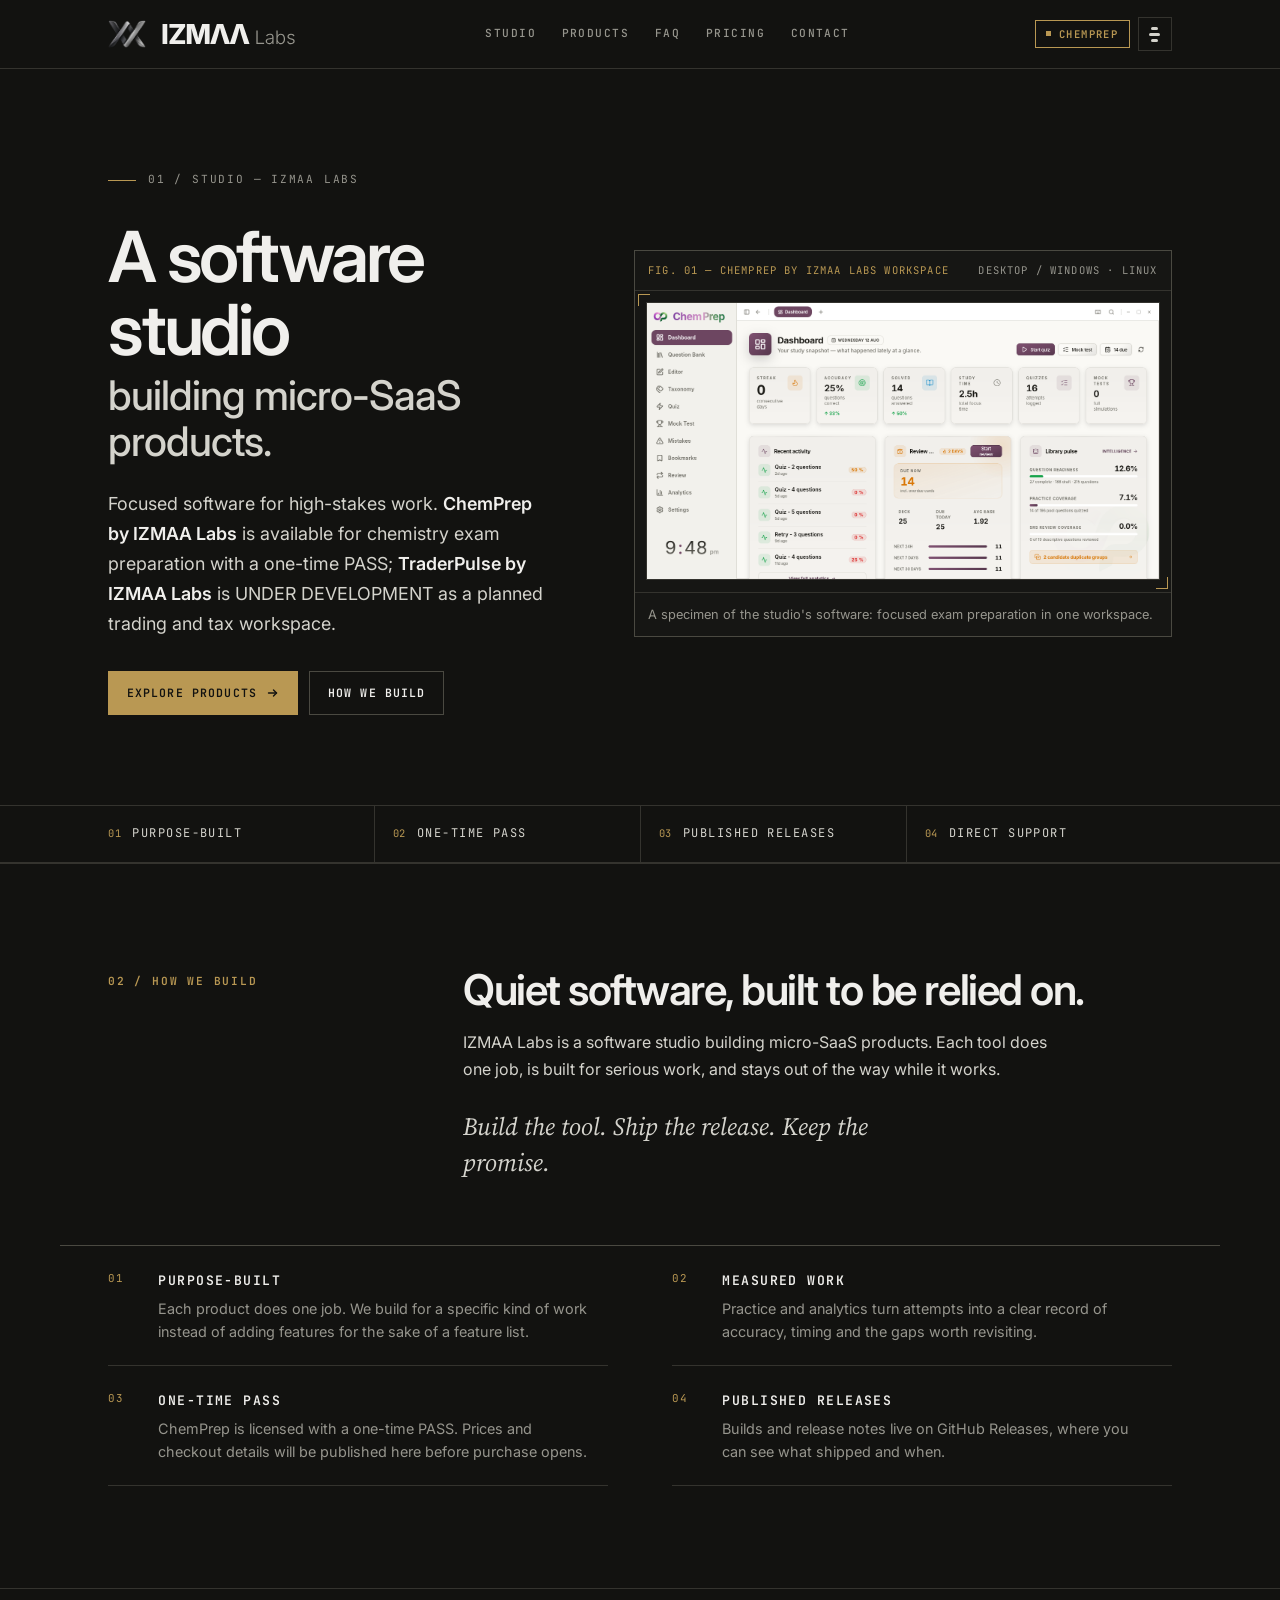
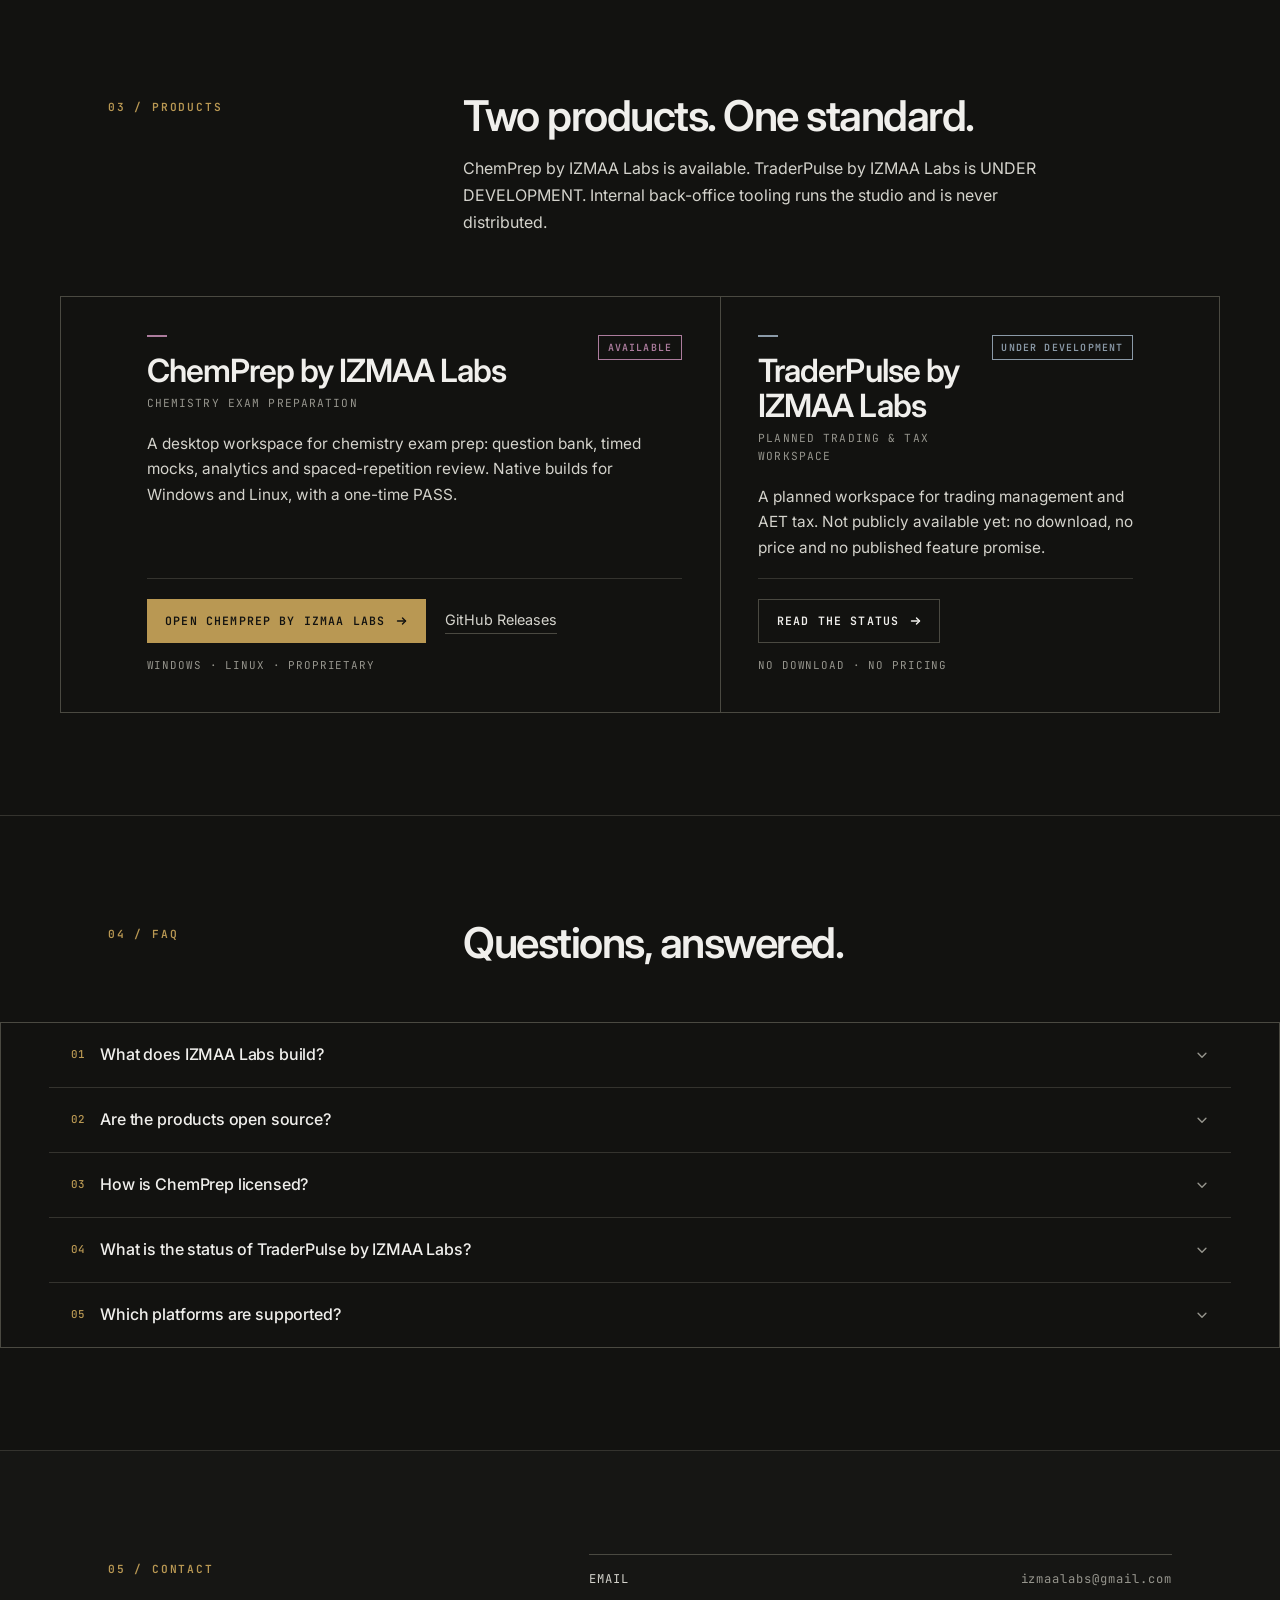
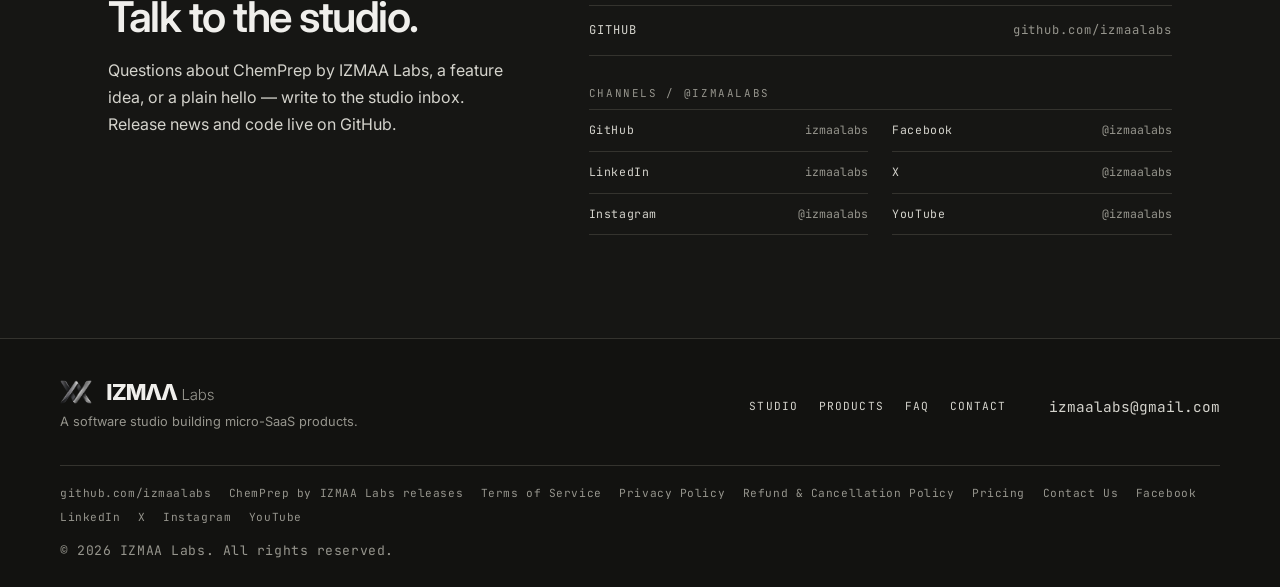
==== commit ad10977f: "Clean up positioning and split pricing/contact pages Remove stale no-account, no-cloud, no-telemetry" ====
--- a/index.html
+++ b/index.html
@@ -6,7 +6,7 @@
     <title>IZMAA Labs — Micro-SaaS Studio</title>
     <meta
       name="description"
-      content="IZMAA Labs builds micro-SaaS desktop tools. ChemPrep by IZMAA Labs is available; TraderPulse by IZMAA Labs is UNDER DEVELOPMENT. No account, cloud or telemetry."
+      content="IZMAA Labs builds micro-SaaS products. ChemPrep by IZMAA Labs is available with a one-time PASS; TraderPulse by IZMAA Labs is UNDER DEVELOPMENT."
     />
     <meta name="theme-color" content="#121210" />
     <meta property="og:type" content="website" />
@@ -15,14 +15,14 @@
     <meta property="og:title" content="IZMAA Labs — Micro-SaaS Studio" />
     <meta
       property="og:description"
-      content="Focused desktop tools for high-stakes work. ChemPrep by IZMAA Labs is available; TraderPulse by IZMAA Labs is UNDER DEVELOPMENT. No account, no cloud, no telemetry."
+      content="Focused software for high-stakes work. ChemPrep by IZMAA Labs is available with a one-time PASS; TraderPulse by IZMAA Labs is UNDER DEVELOPMENT."
     />
     <link rel="canonical" href="https://izmaalabs.github.io/" />
     <meta property="og:image" content="https://izmaalabs.github.io/assets/DashboardPage.png" />
     <meta name="twitter:card" content="summary_large_image" />
     <meta name="twitter:site" content="@izmaalabs" />
     <meta name="twitter:title" content="IZMAA Labs — Micro-SaaS Studio" />
-    <meta name="twitter:description" content="ChemPrep by IZMAA Labs is available; TraderPulse by IZMAA Labs is UNDER DEVELOPMENT. No account, no cloud, no telemetry." />
+    <meta name="twitter:description" content="ChemPrep by IZMAA Labs is available with a one-time PASS; TraderPulse by IZMAA Labs is UNDER DEVELOPMENT." />
     <meta name="twitter:image" content="https://izmaalabs.github.io/assets/DashboardPage.png" />
     <script type="application/ld+json">
       {
@@ -51,7 +51,7 @@
                 "name": "What does IZMAA Labs build?",
                 "acceptedAnswer": {
                   "@type": "Answer",
-                  "text": "A software studio building micro-SaaS products: focused desktop tools for high-stakes work. ChemPrep by IZMAA Labs is available for chemistry exam preparation. TraderPulse by IZMAA Labs is UNDER DEVELOPMENT as a planned trading and tax workspace."
+                  "text": "A software studio building micro-SaaS products: focused software for high-stakes work. ChemPrep by IZMAA Labs is available for chemistry exam preparation. TraderPulse by IZMAA Labs is UNDER DEVELOPMENT as a planned trading and tax workspace."
                 }
               },
               {
@@ -64,10 +64,10 @@
               },
               {
                 "@type": "Question",
-                "name": "Do the products need an internet connection?",
+                "name": "How is ChemPrep licensed?",
                 "acceptedAnswer": {
                   "@type": "Answer",
-                  "text": "ChemPrep by IZMAA Labs runs locally with no account, no cloud and no telemetry. Your data lives entirely in a workspace folder you own."
+                  "text": "ChemPrep by IZMAA Labs uses a one-time PASS. Prices and checkout details will be published here before purchase opens."
                 }
               },
               {
@@ -75,7 +75,7 @@
                 "name": "What is the status of TraderPulse by IZMAA Labs?",
                 "acceptedAnswer": {
                   "@type": "Answer",
-                  "text": "UNDER DEVELOPMENT. It is not publicly available, and there is no download, price or published feature promise. It is planned as a local-first workspace for trading management and AET tax."
+                  "text": "UNDER DEVELOPMENT. It is not publicly available, and there is no download, price or published feature promise. It is planned as a workspace for trading management and AET tax."
                 }
               },
               {
@@ -91,7 +91,7 @@
         ]
       }
     </script>
-    <link rel="icon" href="/assets/favicon.png" />
+    <link rel="icon" href="assets/favicon.png" />
     <link rel="preconnect" href="https://fonts.googleapis.com" />
     <link rel="preconnect" href="https://fonts.gstatic.com" crossorigin />
     <link
@@ -108,18 +108,18 @@
         } catch (e) {}
       })();
     </script>
-    <link rel="stylesheet" href="/styles.css" />
-    <script defer src="/app.js"></script>
+    <link rel="stylesheet" href="styles.css" />
+    <script defer src="app.js"></script>
   </head>
   <body class="instrument" data-accent="studio">
     <a class="skip-link" href="#main">Skip to content</a>
 
     <header class="site-header" id="site-header">
       <div class="site-header__inner">
-        <a class="site-logo" href="/" aria-label="IZMAA Labs home">
+        <a class="site-logo" href="index.html" aria-label="IZMAA Labs home">
           <img
             class="site-logo__glyph"
-            src="/assets/izmaalabs-logo.png"
+            src="assets/izmaalabs-logo.png"
             alt=""
             aria-hidden="true"
             width="46"
@@ -127,7 +127,7 @@
           />
           <img
             class="site-logo__mark site-logo__mark--word"
-            src="/assets/izmaalabs-wordmark-dark.svg"
+            src="assets/izmaalabs-wordmark-dark.svg"
             data-wordmark="true"
             alt="IZMAA Labs"
             width="130"
@@ -140,12 +140,13 @@
             <li><a href="#about" class="is-active">Studio</a></li>
             <li><a href="#products">Products</a></li>
             <li><a href="#faq">FAQ</a></li>
+            <li><a href="pricing/index.html">Pricing</a></li>
             <li><a href="#contact">Contact</a></li>
           </ul>
         </nav>
 
         <div class="site-header__actions">
-          <a class="inst-tag" href="/chemprep/">ChemPrep</a>
+          <a class="inst-tag" href="chemprep/index.html">ChemPrep</a>
           <button
             id="theme-toggle"
             class="icon-button"
@@ -176,11 +177,11 @@
               A software studio <span>building micro-SaaS products.</span>
             </h1>
             <p class="inst-lead">
-              Focused desktop tools for high-stakes work.
+              Focused software for high-stakes work.
               <strong>ChemPrep by IZMAA Labs</strong> is available for chemistry
-              exam preparation; <strong>TraderPulse by IZMAA Labs</strong> is
-              UNDER DEVELOPMENT as a planned trading and tax workspace. Data lives
-              in a workspace folder you own — no account, no cloud, no telemetry.
+              exam preparation with a one-time PASS;
+              <strong>TraderPulse by IZMAA Labs</strong> is UNDER DEVELOPMENT as a
+              planned trading and tax workspace.
             </p>
             <div class="inst-actions">
               <a class="inst-btn inst-btn--primary" href="#products">
@@ -197,19 +198,19 @@
           <figure class="inst-specimen reveal">
             <div class="inst-specimen__bar">
               <span>Fig. 01 — ChemPrep by IZMAA Labs workspace</span>
-              <span>DESKTOP / LOCAL</span>
+              <span>DESKTOP / WINDOWS · LINUX</span>
             </div>
             <div class="inst-specimen__media">
               <img
-                src="/assets/DashboardPage.png"
+                src="assets/DashboardPage.png"
                 alt="ChemPrep by IZMAA Labs dashboard showing a question bank, analytics and review tools"
                 width="1366"
                 height="737"
               />
             </div>
             <figcaption>
-              A specimen of the studio's desktop software: exam preparation kept
-              in one local workspace.
+              A specimen of the studio's software: focused exam preparation in
+              one workspace.
             </figcaption>
           </figure>
         </div>
@@ -219,19 +220,19 @@
         <div class="inst-container inst-specs__grid">
           <div class="inst-spec reveal">
             <span class="inst-spec__id">01</span>
-            <span class="inst-spec__label">Local-first</span>
+            <span class="inst-spec__label">Purpose-built</span>
           </div>
           <div class="inst-spec reveal">
             <span class="inst-spec__id">02</span>
-            <span class="inst-spec__label">No account</span>
+            <span class="inst-spec__label">One-time PASS</span>
           </div>
           <div class="inst-spec reveal">
             <span class="inst-spec__id">03</span>
-            <span class="inst-spec__label">No cloud</span>
+            <span class="inst-spec__label">Published releases</span>
           </div>
           <div class="inst-spec reveal">
             <span class="inst-spec__id">04</span>
-            <span class="inst-spec__label">No telemetry</span>
+            <span class="inst-spec__label">Direct support</span>
           </div>
         </div>
       </section>
@@ -240,14 +241,14 @@
         <div class="inst-container inst-section__head">
           <div><span class="inst-section__label">02 / How we build</span></div>
           <div>
-            <h2 class="inst-section__title" id="about-title">Quiet software, built to be owned.</h2>
+            <h2 class="inst-section__title" id="about-title">Quiet software, built to be relied on.</h2>
             <p class="inst-section__note">
               IZMAA Labs is a software studio building micro-SaaS products. Each
-              tool does one job, keeps its data in a workspace folder, and stays
-              out of the way while it works.
+              tool does one job, is built for serious work, and stays out of the
+              way while it works.
             </p>
             <p class="inst-editorial">
-              The machine is the boundary. What you make stays on it.
+              Build the tool. Ship the release. Keep the promise.
             </p>
           </div>
         </div>
@@ -255,40 +256,40 @@
           <div class="inst-principle">
             <span class="inst-principle__id">01</span>
             <div>
-              <span class="inst-principle__title">Local-first</span>
+              <span class="inst-principle__title">Purpose-built</span>
               <p class="inst-principle__text">
-                Work runs fully offline. Data lives in one workspace folder you
-                own, not on a server we host.
+                Each product does one job. We build for a specific kind of work
+                instead of adding features for the sake of a feature list.
               </p>
             </div>
           </div>
           <div class="inst-principle">
             <span class="inst-principle__id">02</span>
             <div>
-              <span class="inst-principle__title">No account</span>
+              <span class="inst-principle__title">Measured work</span>
               <p class="inst-principle__text">
-                Open a workspace and begin. There is nothing to sign up for and
-                no identity to manage.
+                Practice and analytics turn attempts into a clear record of
+                accuracy, timing and the gaps worth revisiting.
               </p>
             </div>
           </div>
           <div class="inst-principle">
             <span class="inst-principle__id">03</span>
             <div>
-              <span class="inst-principle__title">No cloud</span>
+              <span class="inst-principle__title">One-time PASS</span>
               <p class="inst-principle__text">
-                No remote origin, no sync service and no hosted copy of your
-                work. The folder is the record.
+                ChemPrep is licensed with a one-time PASS. Prices and checkout
+                details will be published here before purchase opens.
               </p>
             </div>
           </div>
           <div class="inst-principle">
             <span class="inst-principle__id">04</span>
             <div>
-              <span class="inst-principle__title">No telemetry</span>
+              <span class="inst-principle__title">Published releases</span>
               <p class="inst-principle__text">
-                Nothing reports back. There is no analytics SDK and no usage
-                stream leaving the machine.
+                Builds and release notes live on GitHub Releases, where you can
+                see what shipped and when.
               </p>
             </div>
           </div>
@@ -319,13 +320,12 @@
               <span class="inst-product__status">Available</span>
             </div>
             <p class="inst-product__copy">
-              A local-first desktop workspace for chemistry exam prep: question
-              bank, timed mocks, analytics and spaced-repetition review. Native
-              builds for Windows and Linux; downloads are served from GitHub
-              Releases.
+              A desktop workspace for chemistry exam prep: question bank, timed
+              mocks, analytics and spaced-repetition review. Native builds for
+              Windows and Linux, with a one-time PASS.
             </p>
             <div class="inst-product__meta">
-              <a class="inst-btn inst-btn--primary" href="/chemprep/">
+              <a class="inst-btn inst-btn--primary" href="chemprep/index.html">
                 Open ChemPrep by IZMAA Labs
                 <svg viewBox="0 0 12 12" width="12" height="12" fill="none" stroke="currentColor" stroke-width="1.4" stroke-linecap="round" stroke-linejoin="round" aria-hidden="true">
                   <path d="M1.5 6h8" />
@@ -347,12 +347,12 @@
               <span class="inst-product__status">UNDER DEVELOPMENT</span>
             </div>
             <p class="inst-product__copy">
-              A planned local-first workspace for trading management and AET tax.
-              Not publicly available yet: no download, no price and no published
+              A planned workspace for trading management and AET tax. Not
+              publicly available yet: no download, no price and no published
               feature promise.
             </p>
             <div class="inst-product__meta">
-              <a class="inst-btn" href="/traderpulse/">
+              <a class="inst-btn" href="traderpulse/index.html">
                 Read the status
                 <svg viewBox="0 0 12 12" width="12" height="12" fill="none" stroke="currentColor" stroke-width="1.4" stroke-linecap="round" stroke-linejoin="round" aria-hidden="true">
                   <path d="M1.5 6h8" />
@@ -380,7 +380,7 @@
             </h3>
             <div class="faq__a" id="faq-a-build">
               <div class="faq__a-inner">
-                <p>A software studio building micro-SaaS products: focused desktop tools for high-stakes work. ChemPrep by IZMAA Labs is available for chemistry exam preparation. TraderPulse by IZMAA Labs is UNDER DEVELOPMENT as a planned trading and tax workspace.</p>
+                <p>A software studio building micro-SaaS products: focused software for high-stakes work. ChemPrep by IZMAA Labs is available for chemistry exam preparation. TraderPulse by IZMAA Labs is UNDER DEVELOPMENT as a planned trading and tax workspace.</p>
               </div>
             </div>
           </div>
@@ -399,14 +399,14 @@
           </div>
           <div class="faq__item">
             <h3 class="faq__q">
-              <button class="faq__toggle" type="button" aria-expanded="false" aria-controls="faq-a-offline">
-                <span class="inst-faq__q"><span class="inst-faq__id">03</span><span>Do the products need an internet connection?</span></span>
+              <button class="faq__toggle" type="button" aria-expanded="false" aria-controls="faq-a-license">
+                <span class="inst-faq__q"><span class="inst-faq__id">03</span><span>How is ChemPrep licensed?</span></span>
                 <svg class="faq__chevron" viewBox="0 0 16 16" width="16" height="16" fill="none" stroke="currentColor" stroke-width="1.6" stroke-linecap="round" stroke-linejoin="round" aria-hidden="true"><path d="m3.5 6 4.5 4.5L12.5 6" /></svg>
               </button>
             </h3>
-            <div class="faq__a" id="faq-a-offline">
+            <div class="faq__a" id="faq-a-license">
               <div class="faq__a-inner">
-                <p>ChemPrep by IZMAA Labs runs locally with no account, no cloud and no telemetry. Your data lives entirely in a workspace folder you own.</p>
+                <p>ChemPrep by IZMAA Labs uses a one-time PASS. Prices and checkout details will be published here before purchase opens.</p>
               </div>
             </div>
           </div>
@@ -419,7 +419,7 @@
             </h3>
             <div class="faq__a" id="faq-a-traderpulse">
               <div class="faq__a-inner">
-                <p>UNDER DEVELOPMENT. It is not publicly available, and there is no download, price or published feature promise. It is planned as a local-first workspace for trading management and AET tax.</p>
+                <p>UNDER DEVELOPMENT. It is not publicly available, and there is no download, price or published feature promise. It is planned as a workspace for trading management and AET tax.</p>
               </div>
             </div>
           </div>
@@ -476,10 +476,10 @@
     <footer class="site-footer">
       <div class="site-footer__inner">
         <div class="site-footer__brand">
-          <a class="site-logo" href="/" aria-label="IZMAA Labs home">
+          <a class="site-logo" href="index.html" aria-label="IZMAA Labs home">
             <img
               class="site-logo__glyph site-logo__glyph--footer"
-              src="/assets/izmaalabs-logo.png"
+              src="assets/izmaalabs-logo.png"
               alt=""
               aria-hidden="true"
               width="34"
@@ -487,7 +487,7 @@
             />
             <img
               class="site-logo__mark site-logo__mark--word"
-              src="/assets/izmaalabs-wordmark-dark.svg"
+              src="assets/izmaalabs-wordmark-dark.svg"
               data-wordmark="true"
               alt="IZMAA Labs"
               width="78"
@@ -510,10 +510,11 @@
         <div class="inst-footer-links">
           <a href="https://github.com/izmaalabs" target="_blank" rel="noopener">github.com/izmaalabs</a>
           <a href="https://github.com/izmaalabs/chemprep-releases" target="_blank" rel="noopener">ChemPrep by IZMAA Labs releases</a>
-          <a href="/terms-of-service/">Terms of Service</a>
-          <a href="/privacy-policy/">Privacy Policy</a>
-          <a href="/refund-cancellation-policy/">Refund &amp; Cancellation Policy</a>
-          <a href="/pricing-contact/">Pricing &amp; Contact Us</a>
+          <a href="terms-of-service/index.html">Terms of Service</a>
+          <a href="privacy-policy/index.html">Privacy Policy</a>
+          <a href="refund-cancellation-policy/index.html">Refund &amp; Cancellation Policy</a>
+          <a href="pricing/index.html">Pricing</a>
+          <a href="contact/index.html">Contact Us</a>
           <a href="https://www.facebook.com/izmaalabs" target="_blank" rel="noopener">Facebook</a>
           <a href="https://www.linkedin.com/company/izmaalabs/" target="_blank" rel="noopener">LinkedIn</a>
           <a href="https://x.com/izmaalabs" target="_blank" rel="noopener">X</a>
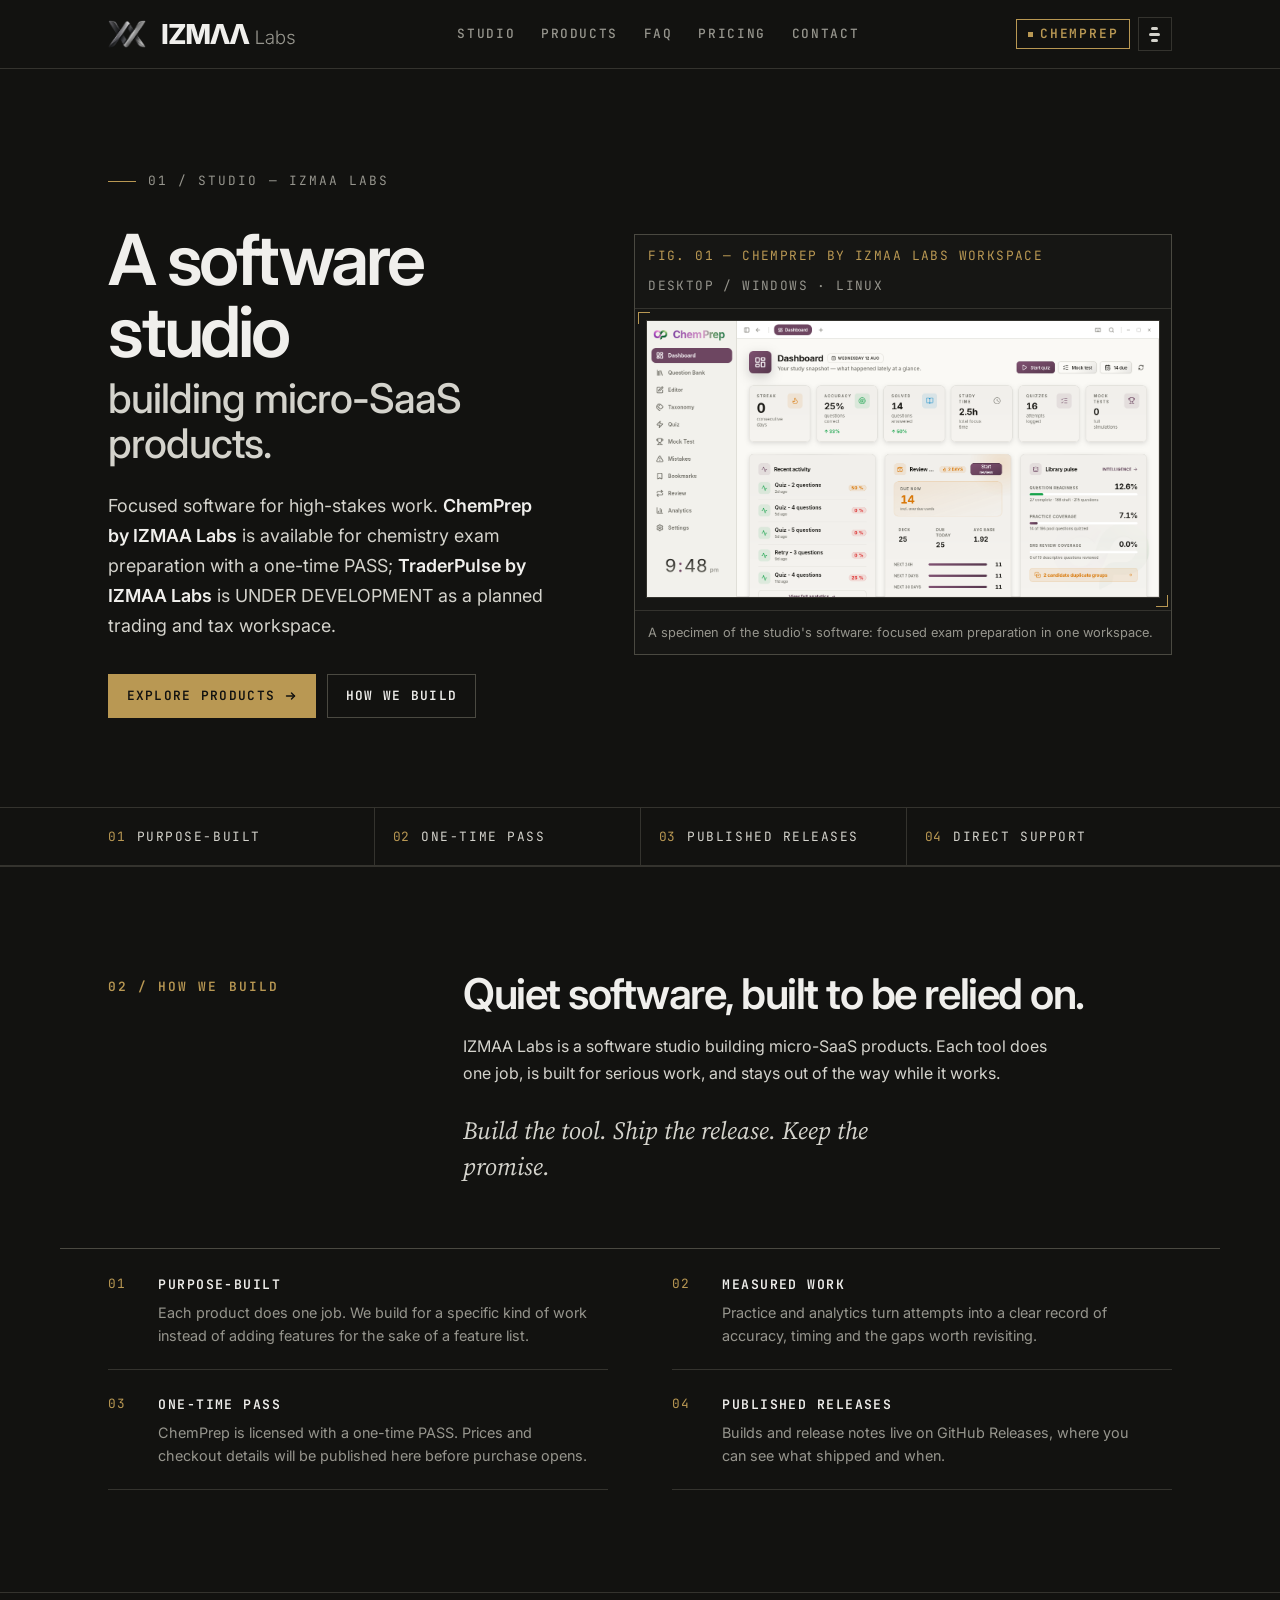
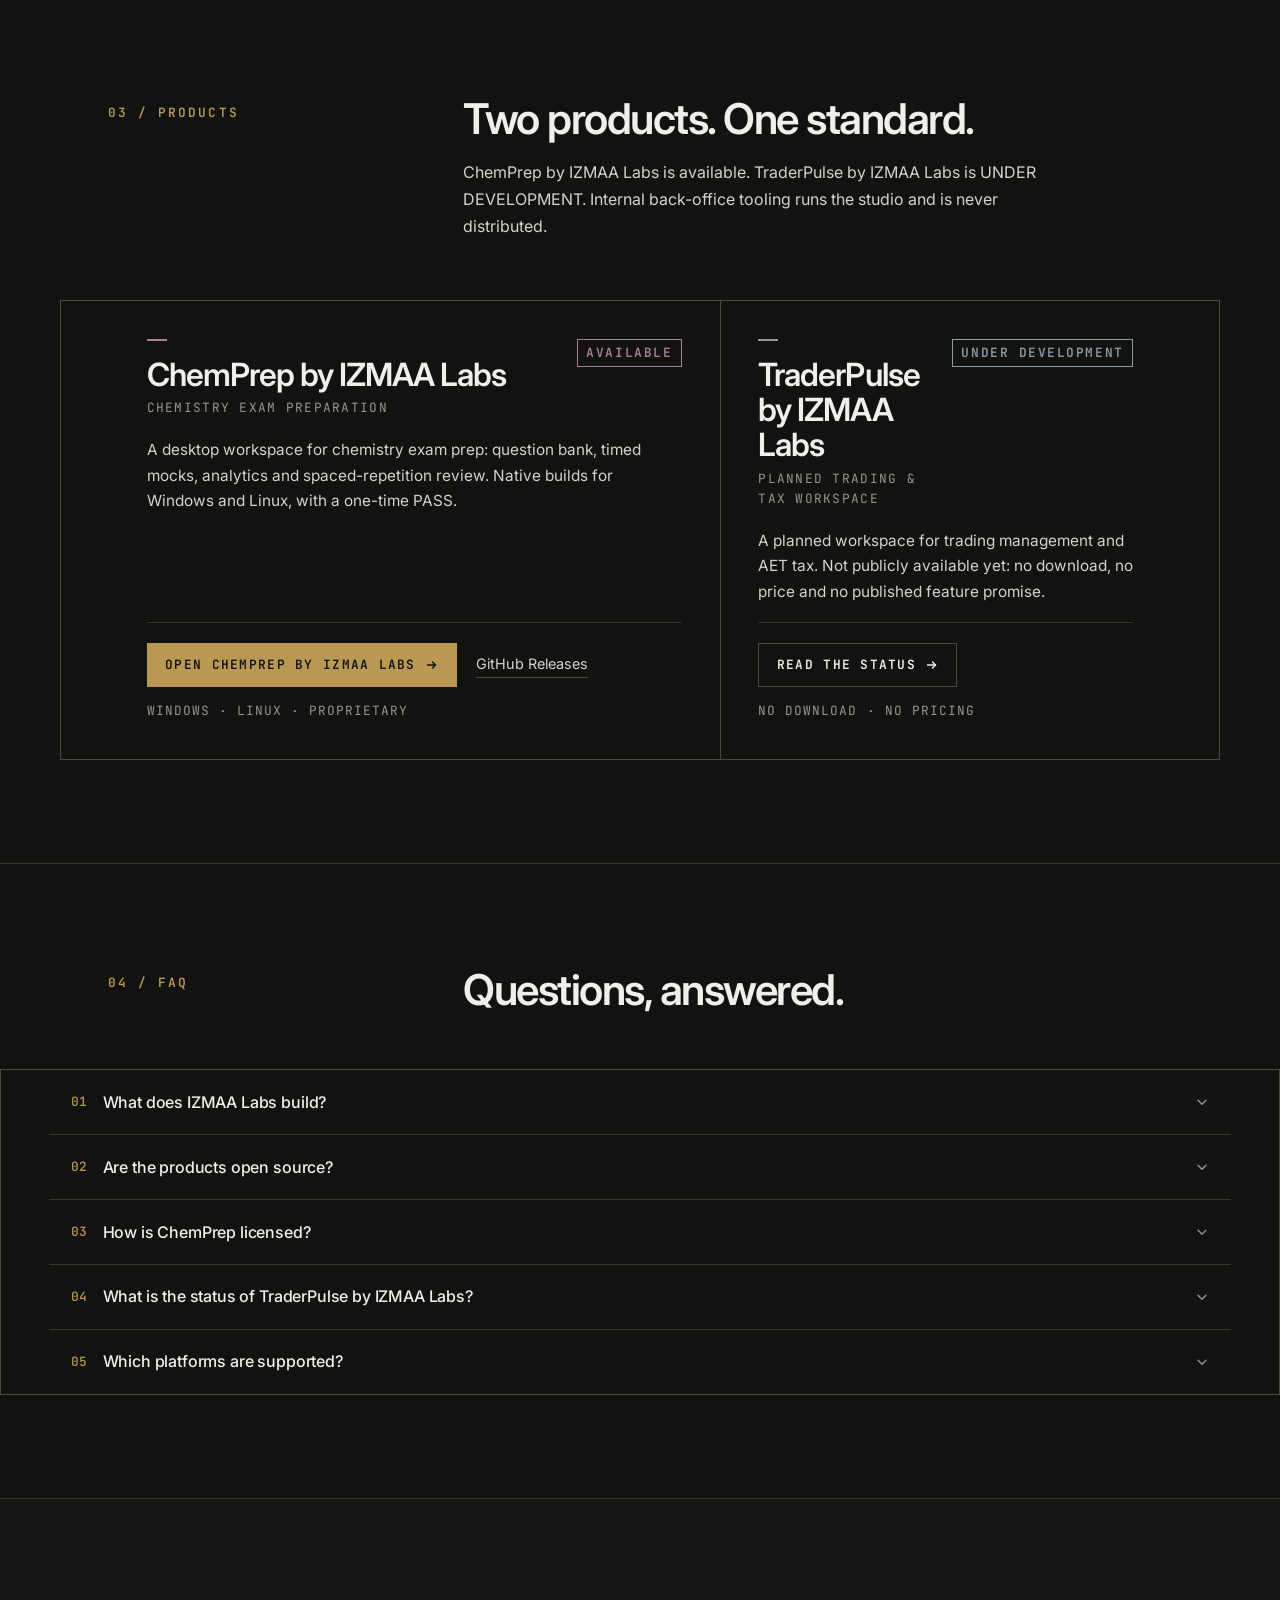
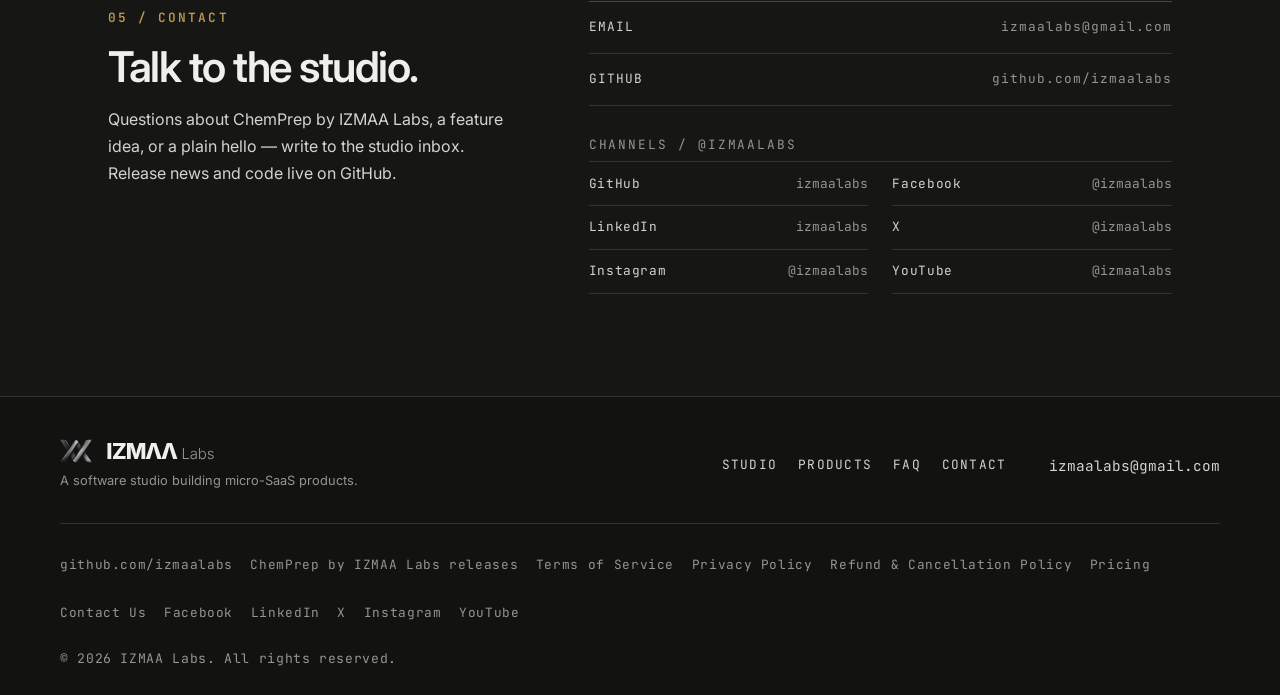
==== commit 28441b4b: "Fix accessibility, scrollspy, typography and image loading Hide collapsed FAQ panels from assistive " ====
--- a/index.html
+++ b/index.html
@@ -123,16 +123,14 @@
             alt=""
             aria-hidden="true"
             width="46"
-            height="34"
-          />
+            height="34" loading="eager" decoding="async" />
           <img
             class="site-logo__mark site-logo__mark--word"
             src="assets/izmaalabs-wordmark-dark.svg"
             data-wordmark="true"
             alt="IZMAA Labs"
             width="130"
-            height="43"
-          />
+            height="43" loading="eager" decoding="async" />
         </a>
 
         <nav class="site-nav" aria-label="Primary">
@@ -205,8 +203,7 @@
                 src="assets/DashboardPage.png"
                 alt="ChemPrep by IZMAA Labs dashboard showing a question bank, analytics and review tools"
                 width="1366"
-                height="737"
-              />
+                height="737" loading="eager" fetchpriority="high" decoding="async" />
             </div>
             <figcaption>
               A specimen of the studio's software: focused exam preparation in
@@ -483,16 +480,14 @@
               alt=""
               aria-hidden="true"
               width="34"
-              height="26"
-            />
+              height="26" loading="lazy" decoding="async" />
             <img
               class="site-logo__mark site-logo__mark--word"
               src="assets/izmaalabs-wordmark-dark.svg"
               data-wordmark="true"
               alt="IZMAA Labs"
               width="78"
-              height="26"
-            />
+              height="26" loading="lazy" decoding="async" />
           </a>
           <span class="site-footer__studio">A software studio building micro-SaaS products.</span>
         </div>
--- a/styles.css
+++ b/styles.css
@@ -205,7 +205,7 @@
 }
 
 .eyebrow {
-  font-size: 0.78rem;
+  font-size: 0.8rem;
   font-weight: 700;
   letter-spacing: 0.16em;
   text-transform: uppercase;
@@ -282,7 +282,7 @@
 .site-logo__v {
   margin-left: 2px;
   font-family: var(--font-mono);
-  font-size: 0.6rem;
+  font-size: 0.8rem;
   font-weight: 600;
   letter-spacing: 0;
   color: var(--mauve-400);
@@ -745,7 +745,7 @@
 .app-frame__ref {
   margin-left: auto;
   font-family: var(--font-mono);
-  font-size: 0.72rem;
+  font-size: 0.8rem;
   color: #96958d;
 }
 
@@ -944,7 +944,7 @@
 }
 
 .shot__label {
-  font-size: 0.78rem;
+  font-size: 0.8rem;
   font-weight: 600;
   letter-spacing: 0.01em;
   color: var(--text-secondary);
@@ -1085,7 +1085,7 @@
   padding: 0.22rem 0.6rem;
   border-radius: 6px;
   font-family: var(--font-mono);
-  font-size: 0.72rem;
+  font-size: 0.8rem;
   font-weight: 600;
   letter-spacing: 0.04em;
   border: 1px solid color-mix(in srgb, var(--mauve-500) 40%, transparent);
@@ -1168,7 +1168,7 @@
 }
 
 .term__meta {
-  font-size: 0.72rem;
+  font-size: 0.8rem;
   color: var(--text-muted);
 }
 
@@ -1177,7 +1177,7 @@
   border-radius: 8px;
   border: 1px solid var(--border);
   background: var(--surface);
-  font-size: 0.78rem;
+  font-size: 0.8rem;
   font-weight: 600;
   color: var(--text-secondary);
   transition: background-color 0.2s, color 0.2s, border-color 0.2s;
@@ -1257,12 +1257,24 @@
 
 .faq__a {
   display: grid;
+  grid-template-rows: 1fr;
+}
+
+/* Hide collapsed panels from assistive tech without losing the grid animation. */
+.js .faq__a {
   grid-template-rows: 0fr;
-  transition: grid-template-rows 0.32s var(--ease);
-}
-
-.faq__item.is-open .faq__a {
+  visibility: hidden;
+  transition:
+    grid-template-rows 0.32s var(--ease),
+    visibility 0s linear 0.32s;
+}
+
+.js .faq__item.is-open .faq__a {
   grid-template-rows: 1fr;
+  visibility: visible;
+  transition:
+    grid-template-rows 0.32s var(--ease),
+    visibility 0s;
 }
 
 .faq__a-inner {
@@ -1436,7 +1448,7 @@
   border-radius: 999px;
   border: 1px solid var(--border);
   background: color-mix(in srgb, var(--mauve-500) 14%, transparent);
-  font-size: 0.78rem;
+  font-size: 0.8rem;
   font-weight: 600;
   color: var(--text-secondary);
   transition: border-color 0.2s, color 0.2s;
@@ -1449,7 +1461,7 @@
 
 .header-pill__v {
   font-family: var(--font-mono);
-  font-size: 0.66rem;
+  font-size: 0.8rem;
   font-weight: 600;
   color: var(--mauve-300);
 }
@@ -1533,7 +1545,7 @@
 }
 
 .craft__fine {
-  font-size: 0.74rem;
+  font-size: 0.8rem;
   color: var(--text-muted);
 }
 
@@ -1571,7 +1583,7 @@
 }
 
 .contact-band__social-label {
-  font-size: 0.74rem;
+  font-size: 0.8rem;
   letter-spacing: 0.1em;
   color: var(--text-muted);
 }
@@ -1709,7 +1721,7 @@
 }
 
 .product-card__tag {
-  font-size: 0.78rem;
+  font-size: 0.8rem;
   color: var(--text-muted);
 }
 
@@ -1721,7 +1733,7 @@
   background: color-mix(in srgb, var(--forest-500) 12%, transparent);
   color: var(--forest-400);
   font-family: var(--font-mono);
-  font-size: 0.62rem;
+  font-size: 0.8rem;
   font-weight: 600;
   letter-spacing: 0.08em;
   text-transform: uppercase;
@@ -1781,7 +1793,7 @@
 }
 
 .product-card__fine {
-  font-size: 0.72rem;
+  font-size: 0.8rem;
   color: var(--text-muted);
 }
 
@@ -1939,7 +1951,7 @@
   background: transparent;
   color: var(--text-muted);
   font-family: var(--font-mono);
-  font-size: 0.7rem;
+  font-size: 0.8rem;
   font-weight: 500;
   letter-spacing: 0.13em;
   text-transform: uppercase;
@@ -1997,7 +2009,7 @@
   border: 1px solid var(--accent);
   border-radius: 0;
   color: var(--accent);
-  font-size: 0.66rem;
+  font-size: 0.8rem;
   font-weight: 600;
   letter-spacing: 0.14em;
   line-height: 1.2;
@@ -2043,7 +2055,7 @@
   padding: 0.95rem 0.15rem;
   color: var(--text-secondary);
   font-family: var(--font-mono);
-  font-size: 0.74rem;
+  font-size: 0.8rem;
   letter-spacing: 0.12em;
   text-transform: uppercase;
 }
@@ -2087,7 +2099,7 @@
   gap: 0.75rem;
   margin-bottom: 2rem;
   color: var(--text-muted);
-  font-size: 0.7rem;
+  font-size: 0.8rem;
   letter-spacing: 0.16em;
   text-transform: uppercase;
 }
@@ -2147,7 +2159,7 @@
   border: 1px solid var(--inst-line-strong);
   border-radius: 0;
   color: var(--text-primary);
-  font-size: 0.72rem;
+  font-size: 0.8rem;
   font-weight: 600;
   letter-spacing: 0.1em;
   line-height: 1.2;
@@ -2183,7 +2195,7 @@
 .inst-hero__fine {
   margin-top: 1.5rem;
   color: var(--text-muted);
-  font-size: 0.68rem;
+  font-size: 0.8rem;
   letter-spacing: 0.12em;
   text-transform: uppercase;
 }
@@ -2222,7 +2234,7 @@
   border-bottom: 1px solid var(--inst-line);
   color: var(--text-muted);
   font-family: var(--font-mono);
-  font-size: 0.66rem;
+  font-size: 0.8rem;
   letter-spacing: 0.11em;
   text-transform: uppercase;
 }
@@ -2298,13 +2310,13 @@
 
 .inst-spec__id {
   color: var(--accent);
-  font-size: 0.65rem;
+  font-size: 0.8rem;
   letter-spacing: 0.06em;
 }
 
 .inst-spec__label {
   color: var(--text-secondary);
-  font-size: 0.75rem;
+  font-size: 0.8rem;
   letter-spacing: 0.12em;
   text-transform: uppercase;
 }
@@ -2330,7 +2342,7 @@
   display: inline-block;
   padding-top: 0.45rem;
   color: var(--accent);
-  font-size: 0.7rem;
+  font-size: 0.8rem;
   font-weight: 600;
   letter-spacing: 0.16em;
   text-transform: uppercase;
@@ -2393,7 +2405,7 @@
 .inst-principle__id {
   padding-top: 0.18rem;
   color: var(--accent);
-  font-size: 0.68rem;
+  font-size: 0.8rem;
   letter-spacing: 0.06em;
 }
 
@@ -2430,7 +2442,7 @@
 .inst-row__id {
   padding-top: 0.2rem;
   color: var(--accent);
-  font-size: 0.68rem;
+  font-size: 0.8rem;
 }
 
 .inst-row__title {
@@ -2510,7 +2522,7 @@
   margin-top: 0.4rem;
   color: var(--text-muted);
   font-family: var(--font-mono);
-  font-size: 0.7rem;
+  font-size: 0.8rem;
   letter-spacing: 0.1em;
   text-transform: uppercase;
 }
@@ -2522,7 +2534,7 @@
   border-radius: 0;
   color: var(--product-accent);
   font-family: var(--font-mono);
-  font-size: 0.62rem;
+  font-size: 0.8rem;
   font-weight: 600;
   letter-spacing: 0.12em;
   line-height: 1.2;
@@ -2549,7 +2561,7 @@
 
 .inst-product__fine {
   color: var(--text-muted);
-  font-size: 0.68rem;
+  font-size: 0.8rem;
   letter-spacing: 0.08em;
   text-transform: uppercase;
 }
@@ -2563,7 +2575,7 @@
   border: 1px solid var(--accent);
   border-radius: 0;
   color: var(--accent);
-  font-size: 0.76rem;
+  font-size: 0.8rem;
   font-weight: 600;
   letter-spacing: 0.2em;
   line-height: 1.2;
@@ -2589,7 +2601,7 @@
   padding: 0.8rem 0.95rem;
   border-bottom: 1px solid var(--inst-line);
   color: var(--text-muted);
-  font-size: 0.68rem;
+  font-size: 0.8rem;
   letter-spacing: 0.15em;
   text-transform: uppercase;
 }
@@ -2600,7 +2612,7 @@
   gap: 0.9rem;
   padding: 0.9rem 0.95rem;
   border-bottom: 1px solid var(--inst-line);
-  font-size: 0.7rem;
+  font-size: 0.8rem;
   letter-spacing: 0.06em;
   line-height: 1.45;
 }
@@ -2657,7 +2669,7 @@
 
 .inst-faq__id {
   color: var(--accent);
-  font-size: 0.68rem;
+  font-size: 0.8rem;
   letter-spacing: 0.06em;
 }
 
@@ -2697,7 +2709,7 @@
   padding: 0.95rem 0;
   border-bottom: 1px solid var(--inst-line);
   color: var(--text-secondary);
-  font-size: 0.76rem;
+  font-size: 0.8rem;
   letter-spacing: 0.08em;
   text-transform: uppercase;
   transition: color 0.2s var(--ease);
@@ -2716,7 +2728,7 @@
   margin: 1.8rem 0 0.4rem;
   color: var(--text-muted);
   font-family: var(--font-mono);
-  font-size: 0.68rem;
+  font-size: 0.8rem;
   letter-spacing: 0.15em;
   text-transform: uppercase;
 }
@@ -2736,7 +2748,7 @@
   padding: 0.7rem 0;
   border-bottom: 1px solid var(--inst-line);
   color: var(--text-secondary);
-  font-size: 0.72rem;
+  font-size: 0.8rem;
   letter-spacing: 0.05em;
   transition: color 0.2s var(--ease);
 }
@@ -2782,7 +2794,7 @@
   border-radius: 0;
   padding: 0.35rem 0.65rem;
   font-family: var(--font-mono);
-  font-size: 0.7rem;
+  font-size: 0.8rem;
   letter-spacing: 0.1em;
   text-transform: uppercase;
 }
@@ -2793,7 +2805,7 @@
   padding: 1.2rem 0 0;
   border-top: 1px solid var(--inst-line);
   font-family: var(--font-mono);
-  font-size: 0.7rem;
+  font-size: 0.8rem;
   letter-spacing: 0.05em;
 }
 
@@ -2801,7 +2813,14 @@
   display: flex;
   flex-wrap: wrap;
   align-items: center;
-  gap: 0.4rem 1.1rem;
+  gap: 0.25rem 1.1rem;
+}
+
+.inst-footer-links a {
+  display: inline-flex;
+  align-items: center;
+  min-height: 44px;
+  padding-block: 0.35rem;
 }
 
 /* ---------- Responsive ---------- */
@@ -2852,6 +2871,13 @@
   body.instrument .site-header__actions .inst-tag {
     display: none;
   }
+
+  .inst-product__status {
+    max-width: 100%;
+    white-space: normal;
+    letter-spacing: 0.06em;
+    overflow-wrap: anywhere;
+  }
 }
 
 @media (max-width: 520px) {
@@ -2925,7 +2951,7 @@
   padding: 0.8rem 0;
   color: var(--text-muted);
   font-family: var(--font-mono);
-  font-size: 0.68rem;
+  font-size: 0.8rem;
   letter-spacing: 0.15em;
   text-transform: uppercase;
 }
@@ -2936,7 +2962,7 @@
   border-bottom: 1px solid var(--inst-line);
   color: var(--text-muted);
   font-family: var(--font-mono);
-  font-size: 0.72rem;
+  font-size: 0.8rem;
   letter-spacing: 0.05em;
   line-height: 1.4;
   transition: color 0.2s var(--ease);
@@ -3024,7 +3050,7 @@
 .inst-def dt {
   color: var(--text-muted);
   font-family: var(--font-mono);
-  font-size: 0.72rem;
+  font-size: 0.8rem;
   letter-spacing: 0.08em;
   text-transform: uppercase;
 }
@@ -3053,7 +3079,7 @@
   border-top: 1px solid var(--inst-line);
   color: var(--text-muted);
   font-family: var(--font-mono);
-  font-size: 0.7rem;
+  font-size: 0.8rem;
   letter-spacing: 0.08em;
   text-transform: uppercase;
 }
@@ -3102,7 +3128,7 @@
   margin-top: 0.65rem;
   color: var(--text-muted);
   font-family: var(--font-mono);
-  font-size: 0.66rem;
+  font-size: 0.8rem;
   letter-spacing: 0.06em;
   line-height: 1.5;
   text-transform: uppercase;
@@ -3134,7 +3160,7 @@
   margin: 0;
   color: var(--accent);
   font-family: var(--font-mono);
-  font-size: 0.72rem;
+  font-size: 0.8rem;
   font-weight: 600;
   letter-spacing: 0.14em;
   text-transform: uppercase;
@@ -3184,7 +3210,7 @@
   display: block;
   color: var(--accent);
   font-family: var(--font-mono);
-  font-size: 0.75rem;
+  font-size: 0.8rem;
   font-weight: 600;
   letter-spacing: 0.08em;
   line-height: 1.5;
@@ -3242,7 +3268,7 @@
   background: var(--term-bg);
   color: var(--text-primary);
   font-family: var(--font-mono);
-  font-size: 0.78rem;
+  font-size: 0.8rem;
   line-height: 1.7;
   overflow-wrap: anywhere;
 }
